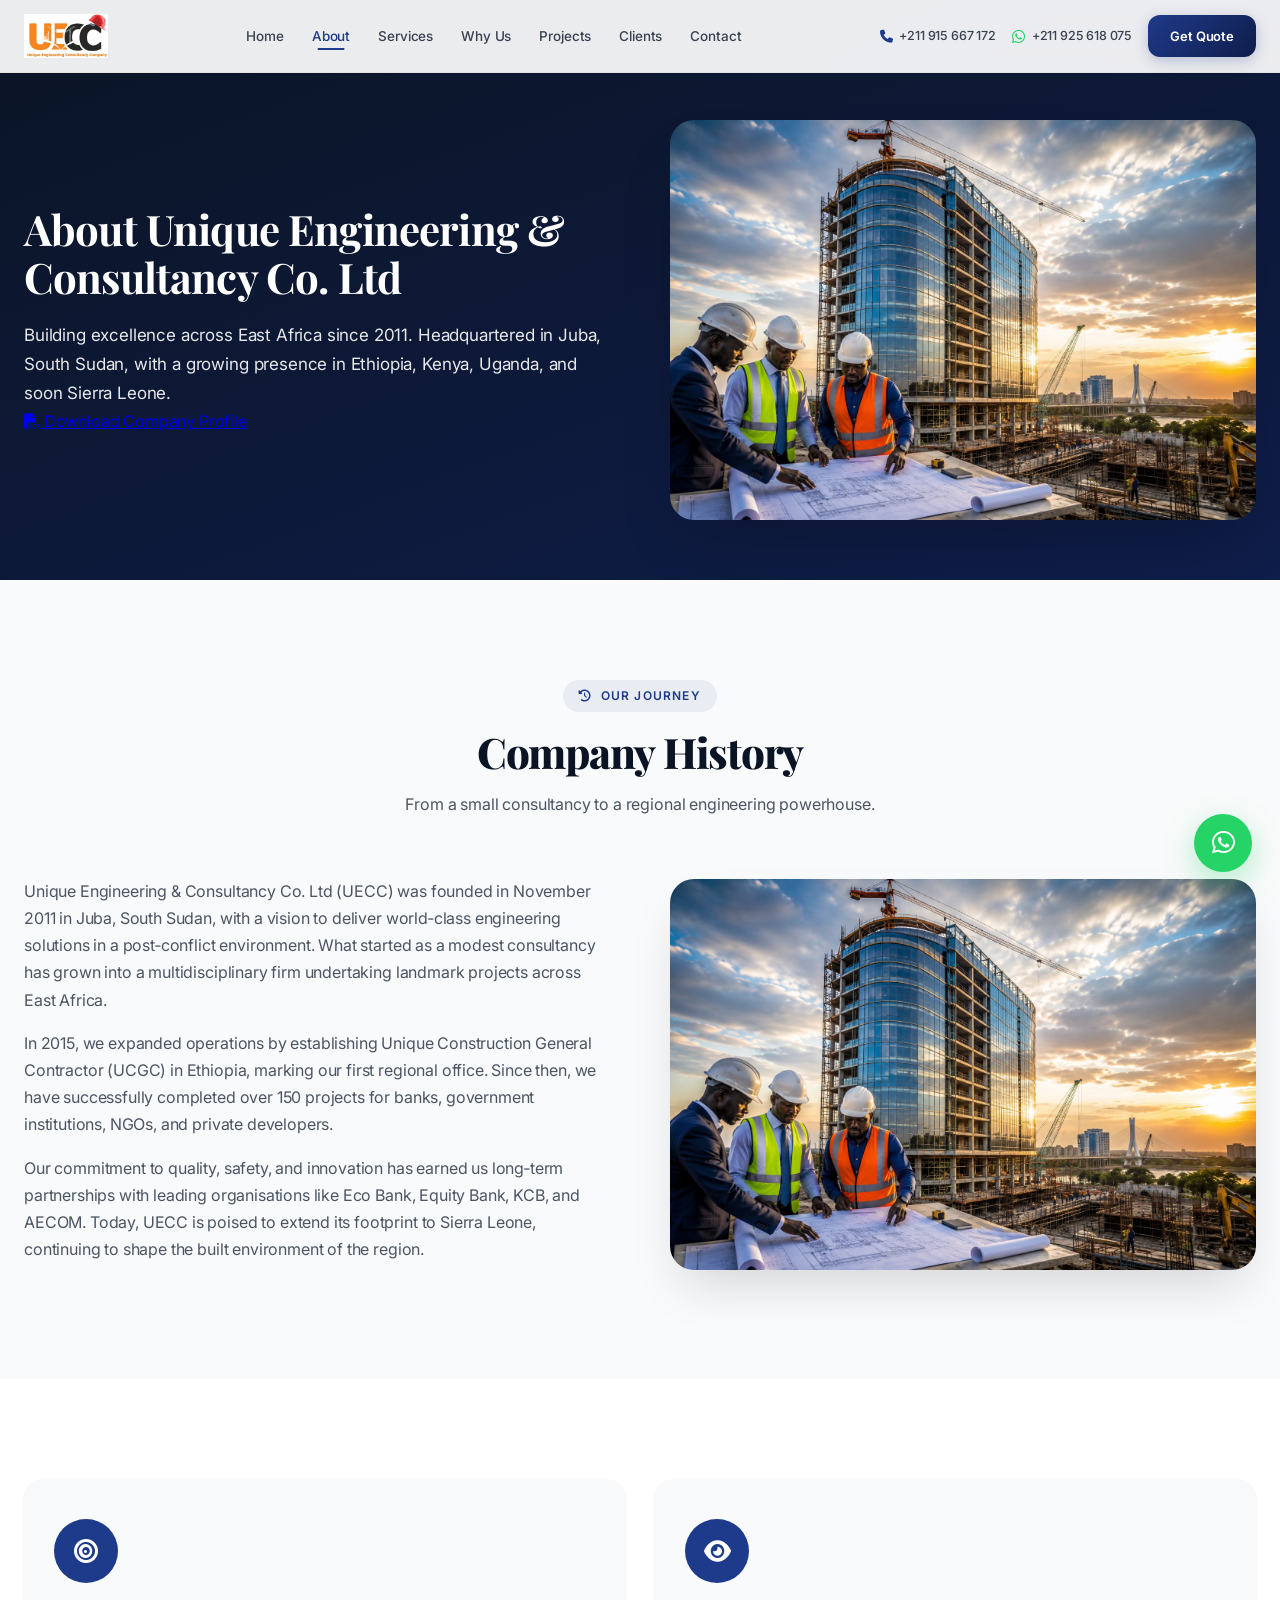
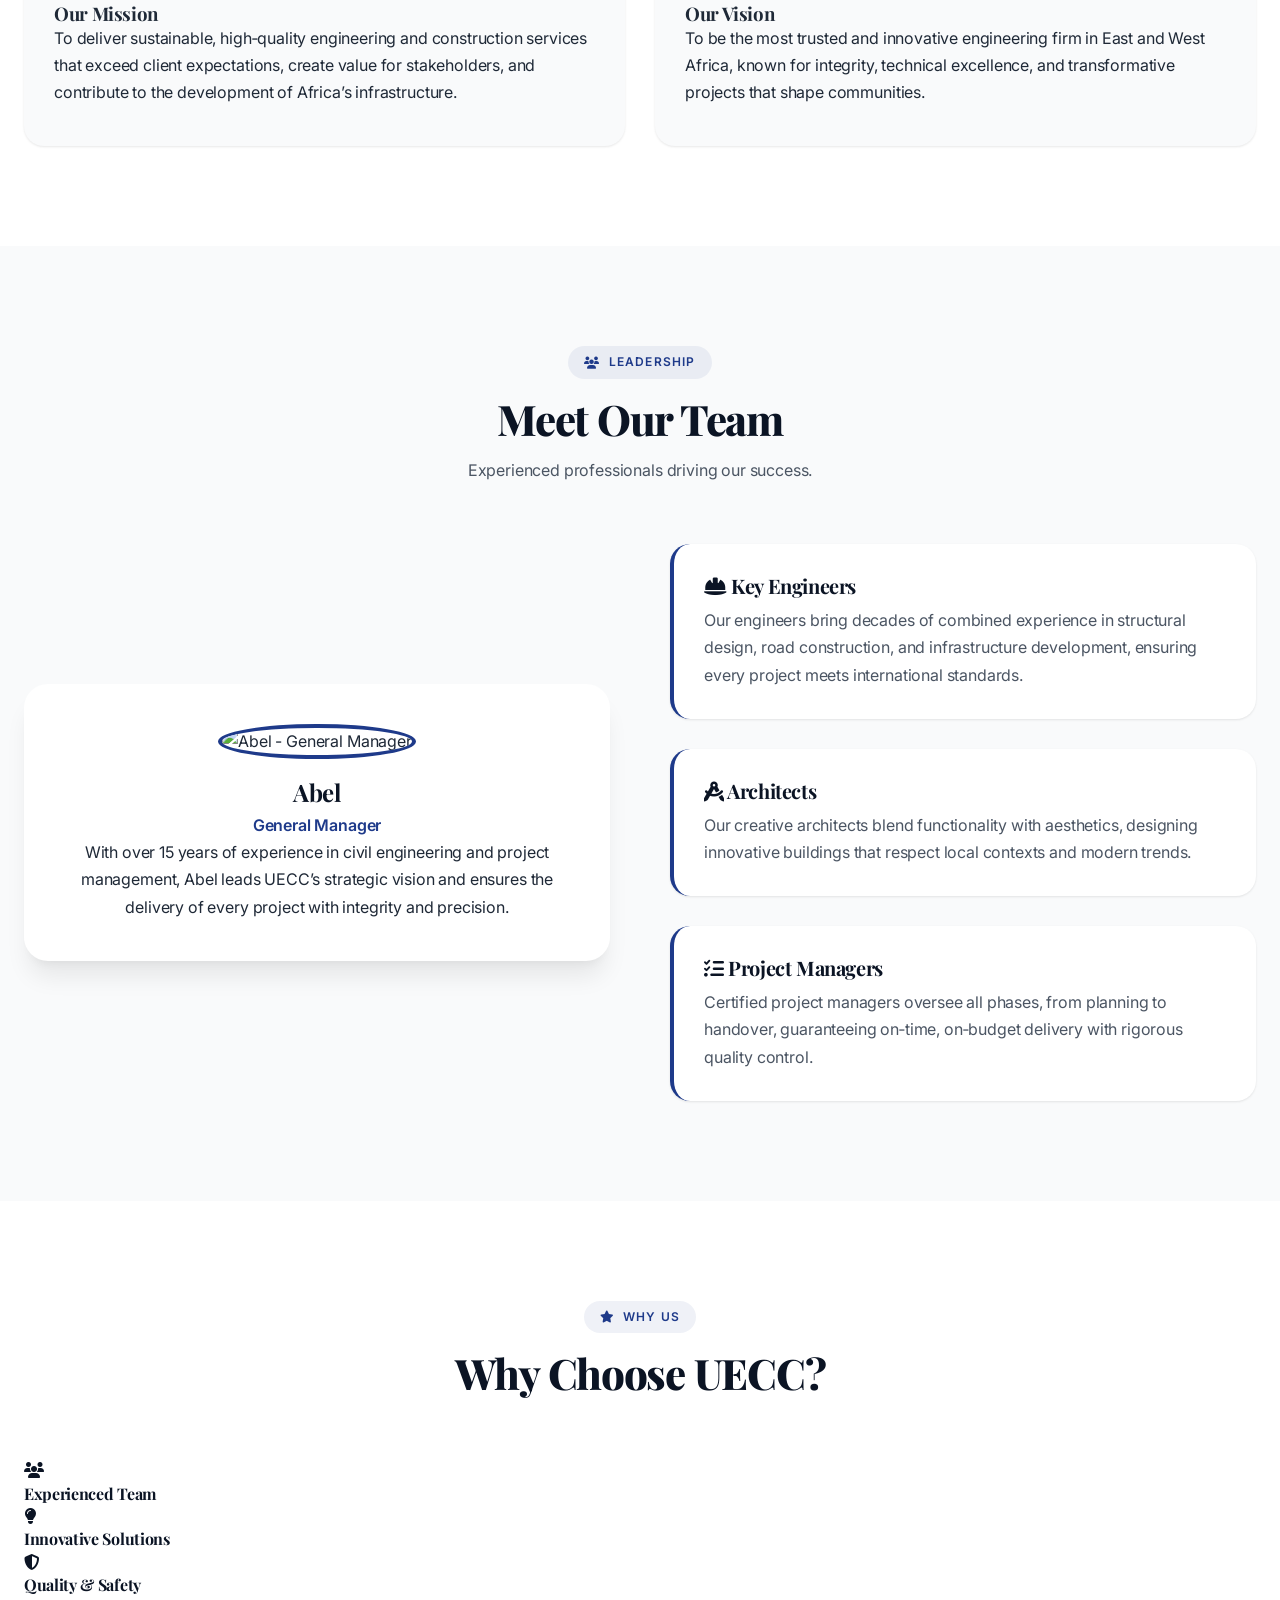
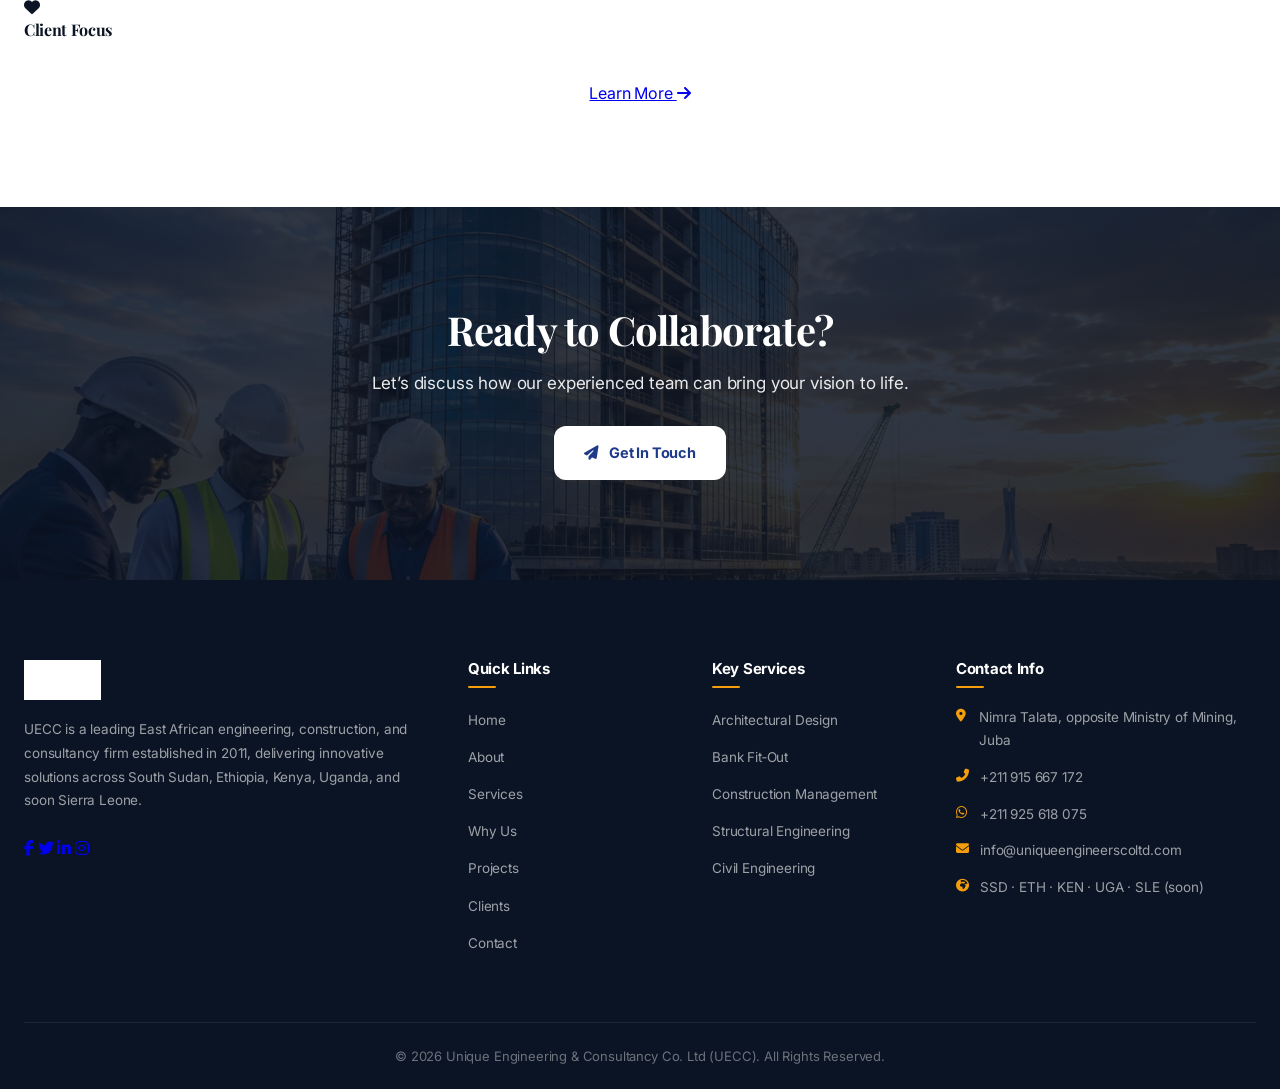
==== about.html @ 29db38e5 "Create about.html" ====
<!DOCTYPE html>
<html lang="en">
<head>
    <meta charset="UTF-8">
    <meta name="viewport" content="width=device-width, initial-scale=1.0">
    <title>About Us — Unique Engineering & Consultancy Co. Ltd</title>
    <link rel="preconnect" href="https://fonts.googleapis.com">
    <link rel="preconnect" href="https://fonts.gstatic.com" crossorigin>
    <link href="https://fonts.googleapis.com/css2?family=Inter:wght@300;400;500;600;700;800;900&family=Playfair+Display:ital,wght@0,400;0,500;0,600;0,700;0,800;0,900;1,400;1,500;1,600;1,700&display=swap" rel="stylesheet">
    <link rel="stylesheet" href="https://cdnjs.cloudflare.com/ajax/libs/font-awesome/6.5.1/css/all.min.css">
    <link rel="stylesheet" href="style.css">
</head>
<body>

    <!-- Navigation (active class on About) -->
    <nav class="navbar" id="navbar">
        <div class="nav-container">
            <a href="index.html" class="nav-logo">
                <img src="assets/uniquelogo.jpeg" alt="UECC Logo" class="logo-img">
            </a>
            <ul class="nav-links">
                <li><a href="index.html">Home</a></li>
                <li><a href="about.html" class="active">About</a></li>
                <li><a href="services.html">Services</a></li>
                <li><a href="whyus.html">Why Us</a></li>
                <li><a href="projects.html">Projects</a></li>
                <li><a href="clients.html">Clients</a></li>
                <li><a href="contact.html">Contact</a></li>
            </ul>
            <div class="nav-contact">
                <a href="tel:+211915667172" class="nav-phone"><i class="fas fa-phone"></i><span>+211 915 667 172</span></a>
                <a href="https://wa.me/211925618075" class="nav-whatsapp" target="_blank"><i class="fab fa-whatsapp"></i><span>+211 925 618 075</span></a>
                <a href="contact.html" class="btn-quote">Get Quote</a>
            </div>
            <button class="mobile-toggle" onclick="openMobileMenu()"><i class="fas fa-bars"></i></button>
        </div>
    </nav>

    <!-- Mobile Menu (same as index) -->
    <div class="mobile-menu-overlay" id="mobileOverlay" onclick="closeMobileMenu()"></div>
    <div class="mobile-menu" id="mobileMenu">
        <!-- same mobile menu links as index.html -->
    </div>

    <!-- About Hero (half background image) -->
    <section class="about-hero">
        <div class="about-hero-grid">
            <div class="about-hero-content reveal">
                <h1>About Unique Engineering & Consultancy Co. Ltd</h1>
                <p>Building excellence across East Africa since 2011. Headquartered in Juba, South Sudan, with a growing presence in Ethiopia, Kenya, Uganda, and soon Sierra Leone.</p>
                <a href="assets/company-profile.pdf" download class="btn-download-profile" style="margin-top:24px;"><i class="fas fa-file-pdf"></i> Download Company Profile</a>
            </div>
            <div class="about-hero-image reveal reveal-delay-2">
                <img src="assets/unique10.jpeg" alt="UECC Team">
            </div>
        </div>
    </section>

    <!-- History Section -->
    <section class="history-section">
        <div class="container">
            <div class="section-header reveal">
                <span class="section-badge"><i class="fas fa-history"></i> Our Journey</span>
                <h2 class="section-title">Company History</h2>
                <p class="section-subtitle">From a small consultancy to a regional engineering powerhouse.</p>
            </div>
            <div class="history-grid reveal">
                <div class="history-text">
                    <p>Unique Engineering & Consultancy Co. Ltd (UECC) was founded in November 2011 in Juba, South Sudan, with a vision to deliver world‑class engineering solutions in a post‑conflict environment. What started as a modest consultancy has grown into a multidisciplinary firm undertaking landmark projects across East Africa.</p>
                    <p>In 2015, we expanded operations by establishing Unique Construction General Contractor (UCGC) in Ethiopia, marking our first regional office. Since then, we have successfully completed over 150 projects for banks, government institutions, NGOs, and private developers.</p>
                    <p>Our commitment to quality, safety, and innovation has earned us long‑term partnerships with leading organisations like Eco Bank, Equity Bank, KCB, and AECOM. Today, UECC is poised to extend its footprint to Sierra Leone, continuing to shape the built environment of the region.</p>
                </div>
                <div class="history-image reveal reveal-delay-2">
                    <img src="assets/unique10.jpeg" alt="UECC History" style="width:100%; border-radius:var(--radius-xl); box-shadow:var(--shadow-xl);">
                </div>
            </div>
        </div>
    </section>

    <!-- Mission & Vision -->
    <section class="mission-vision">
        <div class="container">
            <div class="mv-grid">
                <div class="mv-card reveal reveal-delay-1">
                    <div class="mv-icon"><i class="fas fa-bullseye"></i></div>
                    <h3>Our Mission</h3>
                    <p>To deliver sustainable, high‑quality engineering and construction services that exceed client expectations, create value for stakeholders, and contribute to the development of Africa’s infrastructure.</p>
                </div>
                <div class="mv-card reveal reveal-delay-2">
                    <div class="mv-icon"><i class="fas fa-eye"></i></div>
                    <h3>Our Vision</h3>
                    <p>To be the most trusted and innovative engineering firm in East and West Africa, known for integrity, technical excellence, and transformative projects that shape communities.</p>
                </div>
            </div>
        </div>
    </section>

    <!-- Team Section -->
    <section class="team-section">
        <div class="container">
            <div class="section-header reveal">
                <span class="section-badge"><i class="fas fa-users"></i> Leadership</span>
                <h2 class="section-title">Meet Our Team</h2>
                <p class="section-subtitle">Experienced professionals driving our success.</p>
            </div>
            <div class="team-grid">
                <div class="team-member-card reveal reveal-delay-1">
                    <img src="assets/abel.jpg" alt="Abel - General Manager">
                    <h3>Abel</h3>
                    <div class="role">General Manager</div>
                    <p>With over 15 years of experience in civil engineering and project management, Abel leads UECC’s strategic vision and ensures the delivery of every project with integrity and precision.</p>
                </div>
                <div class="expertise-list reveal reveal-delay-2">
                    <div class="expertise-item">
                        <h4><i class="fas fa-hard-hat"></i> Key Engineers</h4>
                        <p>Our engineers bring decades of combined experience in structural design, road construction, and infrastructure development, ensuring every project meets international standards.</p>
                    </div>
                    <div class="expertise-item">
                        <h4><i class="fas fa-drafting-compass"></i> Architects</h4>
                        <p>Our creative architects blend functionality with aesthetics, designing innovative buildings that respect local contexts and modern trends.</p>
                    </div>
                    <div class="expertise-item">
                        <h4><i class="fas fa-tasks"></i> Project Managers</h4>
                        <p>Certified project managers oversee all phases, from planning to handover, guaranteeing on‑time, on‑budget delivery with rigorous quality control.</p>
                    </div>
                </div>
            </div>
        </div>
    </section>

    <!-- Why Us (condensed) -->
    <section class="why-us" id="why-us" style="background:white; color:var(--navy);">
        <div class="container">
            <div class="section-header reveal">
                <span class="section-badge"><i class="fas fa-star"></i> Why Us</span>
                <h2 class="section-title">Why Choose UECC?</h2>
            </div>
            <div class="why-grid">
                <div class="why-card reveal reveal-delay-1"><div class="why-icon"><i class="fas fa-users"></i></div><h4>Experienced Team</h4></div>
                <div class="why-card reveal reveal-delay-2"><div class="why-icon"><i class="fas fa-lightbulb"></i></div><h4>Innovative Solutions</h4></div>
                <div class="why-card reveal reveal-delay-3"><div class="why-icon"><i class="fas fa-shield-alt"></i></div><h4>Quality & Safety</h4></div>
                <div class="why-card reveal reveal-delay-4"><div class="why-icon"><i class="fas fa-heart"></i></div><h4>Client Focus</h4></div>
            </div>
            <div style="text-align:center; margin-top:40px;">
                <a href="whyus.html" class="btn-outline">Learn More <i class="fas fa-arrow-right"></i></a>
            </div>
        </div>
    </section>

    <!-- Call to Action with background image -->
    <section class="cta-about">
        <div class="container reveal">
            <h2>Ready to Collaborate?</h2>
            <p>Let’s discuss how our experienced team can bring your vision to life.</p>
            <a href="contact.html" class="btn-white"><i class="fas fa-paper-plane"></i> Get In Touch</a>
        </div>
    </section>

    <!-- Footer (same as index) -->
    <footer>
        <div class="container">
            <div class="footer-grid">
                <div class="footer-brand">
                    <a href="index.html" class="nav-logo"><img src="assets/uniquelogo.jpeg" alt="UECC Logo" class="logo-img"></a>
                    <p>UECC is a leading East African engineering, construction, and consultancy firm established in 2011, delivering innovative solutions across South Sudan, Ethiopia, Kenya, Uganda, and soon Sierra Leone.</p>
                    <div class="contact-social" style="margin-top:22px;">
                        <a href="#" class="social-link"><i class="fab fa-facebook-f"></i></a>
                        <a href="#" class="social-link"><i class="fab fa-twitter"></i></a>
                        <a href="#" class="social-link"><i class="fab fa-linkedin-in"></i></a>
                        <a href="#" class="social-link"><i class="fab fa-instagram"></i></a>
                    </div>
                </div>
                <div class="footer-col">
                    <h4>Quick Links</h4>
                    <ul class="footer-links">
                        <li><a href="index.html">Home</a></li>
                        <li><a href="about.html">About</a></li>
                        <li><a href="services.html">Services</a></li>
                        <li><a href="whyus.html">Why Us</a></li>
                        <li><a href="projects.html">Projects</a></li>
                        <li><a href="clients.html">Clients</a></li>
                        <li><a href="contact.html">Contact</a></li>
                    </ul>
                </div>
                <div class="footer-col">
                    <h4>Key Services</h4>
                    <ul class="footer-links">
                        <li><a href="services.html">Architectural Design</a></li>
                        <li><a href="services.html">Bank Fit‑Out</a></li>
                        <li><a href="services.html">Construction Management</a></li>
                        <li><a href="services.html">Structural Engineering</a></li>
                        <li><a href="services.html">Civil Engineering</a></li>
                    </ul>
                </div>
                <div class="footer-col">
                    <h4>Contact Info</h4>
                    <div class="footer-contact-item"><i class="fas fa-map-marker-alt"></i><span>Nimra Talata, opposite Ministry of Mining, Juba</span></div>
                    <div class="footer-contact-item"><i class="fas fa-phone-alt"></i><a href="tel:+211915667172">+211 915 667 172</a></div>
                    <div class="footer-contact-item"><i class="fab fa-whatsapp"></i><a href="https://wa.me/211925618075">+211 925 618 075</a></div>
                    <div class="footer-contact-item"><i class="fas fa-envelope"></i><a href="mailto:info@uniqueengineerscoltd.com">info@uniqueengineerscoltd.com</a></div>
                    <div class="footer-contact-item"><i class="fas fa-globe-africa"></i><span>SSD · ETH · KEN · UGA · SLE (soon)</span></div>
                </div>
            </div>
            <div class="footer-bottom"><p>&copy; 2026 Unique Engineering & Consultancy Co. Ltd (UECC). All Rights Reserved.</p></div>
        </div>
    </footer>

    <div class="whatsapp-float"><a href="https://wa.me/211925618075" target="_blank"><i class="fab fa-whatsapp"></i></a></div>
    <button class="back-to-top" id="backToTop" onclick="scrollToTop()"><i class="fas fa-arrow-up"></i></button>
    <script src="script.js"></script>
</body>
</html>
---- style.css ----
/* ===== UECC Global Styles ===== */
:root {
    --primary: #1e3a8a;
    --primary-dark: #0f1d4a;
    --primary-light: #3b82f6;
    --navy: #0b1424;
    --navy-light: #111d33;
    --accent: #f59e0b;
    --accent-dark: #d97706;
    --accent-light: #fbbf24;
    --white: #ffffff;
    --gray-50: #f9fafb;
    --gray-100: #f3f4f6;
    --gray-200: #e5e7eb;
    --gray-300: #d1d5db;
    --gray-400: #9ca3af;
    --gray-500: #6b7280;
    --gray-600: #4b5563;
    --gray-700: #374151;
    --gray-800: #1f2937;
    --gray-900: #111827;
    --shadow-xs: 0 1px 2px rgba(0, 0, 0, 0.04);
    --shadow-sm: 0 1px 3px rgba(0, 0, 0, 0.06), 0 1px 2px rgba(0, 0, 0, 0.04);
    --shadow: 0 4px 6px -1px rgba(0, 0, 0, 0.07), 0 2px 4px -2px rgba(0, 0, 0, 0.05);
    --shadow-md: 0 10px 15px -3px rgba(0, 0, 0, 0.08), 0 4px 6px -4px rgba(0, 0, 0, 0.05);
    --shadow-lg: 0 20px 25px -5px rgba(0, 0, 0, 0.08), 0 8px 10px -6px rgba(0, 0, 0, 0.05);
    --shadow-xl: 0 25px 50px -12px rgba(0, 0, 0, 0.15);
    --shadow-2xl: 0 32px 64px -16px rgba(0, 0, 0, 0.2);
    --radius-sm: 8px;
    --radius: 12px;
    --radius-md: 16px;
    --radius-lg: 20px;
    --radius-xl: 24px;
    --radius-2xl: 32px;
    --transition: 0.3s cubic-bezier(0.4, 0, 0.2, 1);
    --transition-slow: 0.5s cubic-bezier(0.4, 0, 0.2, 1);
}

* {
    margin: 0;
    padding: 0;
    box-sizing: border-box;
}

html {
    scroll-behavior: smooth;
    scroll-padding-top: 90px;
    -webkit-font-smoothing: antialiased;
    -moz-osx-font-smoothing: grayscale;
}

body {
    font-family: 'Inter', -apple-system, BlinkMacSystemFont, sans-serif;
    color: var(--gray-800);
    line-height: 1.7;
    overflow-x: hidden;
    background: var(--white);
    font-weight: 400;
    letter-spacing: -0.01em;
}

h1, h2, h3, h4, h5, h6 {
    font-family: 'Playfair Display', 'Times New Roman', serif;
    line-height: 1.15;
    letter-spacing: -0.02em;
}

::-webkit-scrollbar { width: 8px; }
::-webkit-scrollbar-track { background: var(--gray-100); border-radius: 4px; }
::-webkit-scrollbar-thumb { background: var(--primary); border-radius: 4px; }
::-webkit-scrollbar-thumb:hover { background: var(--primary-dark); }

/* ===== NAVIGATION ===== */
.navbar {
    position: fixed; top: 0; left: 0; right: 0; z-index: 1000;
    background: rgba(255, 255, 255, 0.92);
    backdrop-filter: blur(24px);
    -webkit-backdrop-filter: blur(24px);
    border-bottom: 1px solid rgba(0, 0, 0, 0.04);
    transition: all var(--transition);
    padding: 14px 0;
}
.navbar.scrolled {
    background: rgba(255, 255, 255, 0.97);
    box-shadow: var(--shadow-md);
    padding: 10px 0;
}
.nav-container {
    max-width: 1400px;
    margin: 0 auto;
    padding: 0 24px;
    display: flex;
    align-items: center;
    justify-content: space-between;
}
.nav-logo {
    display: flex;
    align-items: center;
    text-decoration: none;
    flex-shrink: 0;
}
.logo-img {
    height: 44px;
    width: auto;
    display: block;
    transition: transform 0.3s cubic-bezier(0.4, 0, 0.2, 1);
}
.nav-logo:hover .logo-img {
    transform: scale(1.05);
}
.nav-links {
    display: flex;
    align-items: center;
    gap: 28px;
    list-style: none;
}
.nav-links a {
    text-decoration: none;
    color: var(--gray-700);
    font-weight: 500;
    font-size: 13.5px;
    transition: color var(--transition);
    position: relative;
    letter-spacing: -0.01em;
}
.nav-links a::after {
    content: '';
    position: absolute;
    bottom: -6px;
    left: 50%;
    width: 0;
    height: 2px;
    background: var(--primary);
    transition: all var(--transition);
    transform: translateX(-50%);
    border-radius: 2px;
}
.nav-links a:hover,
.nav-links a.active {
    color: var(--primary);
}
.nav-links a:hover::after,
.nav-links a.active::after {
    width: 70%;
}
.nav-contact {
    display: flex;
    align-items: center;
    gap: 16px;
    flex-shrink: 0;
}
.nav-phone, .nav-whatsapp {
    display: flex;
    align-items: center;
    gap: 7px;
    text-decoration: none;
    color: var(--gray-700);
    font-size: 12.5px;
    font-weight: 500;
    transition: color var(--transition);
    white-space: nowrap;
}
.nav-phone:hover { color: var(--primary); }
.nav-phone i { color: var(--primary); font-size: 13px; }
.nav-whatsapp:hover { color: #25d366; }
.nav-whatsapp i { color: #25d366; font-size: 15px; }

.btn-quote {
    padding: 10px 22px;
    background: linear-gradient(135deg, var(--primary), var(--primary-dark));
    color: white;
    border: none;
    border-radius: var(--radius);
    font-weight: 600;
    font-size: 13px;
    cursor: pointer;
    transition: all var(--transition);
    text-decoration: none;
    box-shadow: 0 4px 14px rgba(30, 58, 138, 0.25);
    white-space: nowrap;
    letter-spacing: -0.01em;
}
.btn-quote:hover {
    transform: translateY(-2px);
    box-shadow: 0 8px 24px rgba(30, 58, 138, 0.35);
}

.mobile-toggle {
    display: none;
    background: none;
    border: none;
    font-size: 22px;
    color: var(--navy);
    cursor: pointer;
    padding: 6px;
    border-radius: var(--radius-sm);
    transition: background var(--transition);
}
.mobile-toggle:hover { background: var(--gray-100); }

/* ===== MOBILE MENU ===== */
.mobile-menu {
    position: fixed;
    top: 0;
    right: -100%;
    width: 300px;
    height: 100vh;
    background: white;
    z-index: 10001;
    padding: 70px 26px 26px;
    transition: right 0.4s cubic-bezier(0.4, 0, 0.2, 1);
    box-shadow: var(--shadow-2xl);
}
.mobile-menu.active { right: 0; }
.mobile-menu-close {
    position: absolute;
    top: 18px;
    right: 18px;
    width: 38px;
    height: 38px;
    background: var(--gray-100);
    border: none;
    border-radius: var(--radius-sm);
    font-size: 18px;
    cursor: pointer;
    transition: background var(--transition);
}
.mobile-menu-close:hover { background: var(--gray-200); }
.mobile-menu-links { list-style: none; }
.mobile-menu-links li { margin-bottom: 4px; }
.mobile-menu-links a {
    display: block;
    padding: 13px 0;
    color: var(--gray-700);
    text-decoration: none;
    font-weight: 500;
    font-size: 15px;
    border-bottom: 1px solid var(--gray-100);
    letter-spacing: -0.01em;
    transition: color var(--transition);
}
.mobile-menu-links a:hover { color: var(--primary); }
.mobile-menu-overlay {
    position: fixed;
    inset: 0;
    background: rgba(0, 0, 0, 0.5);
    z-index: 10000;
    opacity: 0;
    visibility: hidden;
    transition: all var(--transition);
}
.mobile-menu-overlay.active {
    opacity: 1;
    visibility: visible;
}

/* ===== HERO SECTION ===== */
.hero {
    position: relative;
    min-height: 100vh;
    display: flex;
    align-items: center;
    overflow: hidden;
    padding-top: 80px;
    padding-bottom: 130px;
}
.hero-bg {
    position: absolute;
    inset: 0;
    background: url('../assets/unique10.jpeg') center/cover no-repeat;
    z-index: 0;
}
.hero-overlay {
    position: absolute;
    inset: 0;
    background: linear-gradient(160deg, rgba(11,20,36,0.88) 0%, rgba(30,58,138,0.65) 45%, rgba(11,20,36,0.82) 100%);
    z-index: 1;
}
.hero-pattern {
    position: absolute;
    inset: 0;
    z-index: 2;
    opacity: 0.04;
    background-image: radial-gradient(circle at 1.5px 1.5px, white 1px, transparent 0);
    background-size: 36px 36px;
}
.hero-content {
    position: relative;
    z-index: 3;
    max-width: 1400px;
    margin: 0 auto;
    padding: 40px 40px 20px;
    width: 100%;
}
.hero-badge {
    display: inline-flex;
    align-items: center;
    gap: 10px;
    background: rgba(255,255,255,0.08);
    backdrop-filter: blur(12px);
    border: 1px solid rgba(255,255,255,0.15);
    padding: 8px 20px;
    border-radius: 50px;
    color: white;
    font-size: 12.5px;
    font-weight: 500;
    margin-bottom: 28px;
    opacity: 0;
    transform: translateY(20px);
    animation: fadeInUp 0.7s 0.2s forwards;
    letter-spacing: -0.01em;
}
.hero-badge i { color: var(--accent); font-size: 13px; }
.hero h1 {
    font-size: clamp(34px, 4.5vw, 60px);
    color: white;
    font-weight: 800;
    max-width: 780px;
    margin-bottom: 22px;
    opacity: 0;
    transform: translateY(28px);
    animation: fadeInUp 0.7s 0.4s forwards;
    letter-spacing: -0.03em;
}
.hero h1 span {
    background: linear-gradient(135deg, var(--accent-light), var(--accent), #f97316);
    -webkit-background-clip: text;
    -webkit-text-fill-color: transparent;
    background-clip: text;
}
.hero-subtitle {
    font-size: 17px;
    color: rgba(255,255,255,0.82);
    max-width: 620px;
    margin-bottom: 38px;
    line-height: 1.75;
    opacity: 0;
    transform: translateY(28px);
    animation: fadeInUp 0.7s 0.55s forwards;
    font-weight: 400;
    letter-spacing: -0.01em;
}
.hero-buttons {
    display: flex;
    gap: 14px;
    flex-wrap: wrap;
    margin-bottom: 44px;
    opacity: 0;
    transform: translateY(28px);
    animation: fadeInUp 0.7s 0.7s forwards;
}
.btn-primary {
    display: inline-flex;
    align-items: center;
    gap: 10px;
    padding: 15px 30px;
    background: linear-gradient(135deg, var(--accent), #ea580c);
    color: #1a1a1a;
    border: none;
    border-radius: var(--radius);
    font-weight: 700;
    font-size: 14.5px;
    cursor: pointer;
    text-decoration: none;
    transition: all var(--transition);
    box-shadow: 0 10px 28px rgba(245,158,11,0.3);
    letter-spacing: -0.01em;
}
.btn-primary:hover { transform: translateY(-3px); box-shadow: 0 16px 36px rgba(245,158,11,0.4); }
.btn-secondary {
    display: inline-flex;
    align-items: center;
    gap: 10px;
    padding: 15px 30px;
    background: rgba(255,255,255,0.06);
    backdrop-filter: blur(10px);
    border: 2px solid rgba(255,255,255,0.25);
    color: white;
    border-radius: var(--radius);
    font-weight: 600;
    font-size: 14.5px;
    cursor: pointer;
    text-decoration: none;
    transition: all var(--transition);
    letter-spacing: -0.01em;
}
.btn-secondary:hover { background: rgba(255,255,255,0.14); transform: translateY(-3px); border-color: rgba(255,255,255,0.4); }
.hero-trust {
    display: flex;
    gap: 26px;
    flex-wrap: wrap;
    margin-bottom: 70px;
    opacity: 0;
    transform: translateY(28px);
    animation: fadeInUp 0.7s 0.85s forwards;
}
.trust-item {
    display: flex;
    align-items: center;
    gap: 8px;
    color: rgba(255,255,255,0.88);
    font-size: 13px;
    font-weight: 500;
    letter-spacing: -0.01em;
}
.trust-item i { color: var(--accent); font-size: 15px; }
.hero-stats {
    position: absolute;
    bottom: 0;
    left: 0;
    right: 0;
    z-index: 4;
    background: rgba(255,255,255,0.07);
    backdrop-filter: blur(20px);
    -webkit-backdrop-filter: blur(20px);
    border-top: 1px solid rgba(255,255,255,0.12);
}
.hero-stats-inner {
    max-width: 1400px;
    margin: 0 auto;
    padding: 26px 40px;
    display: grid;
    grid-template-columns: repeat(4, 1fr);
    gap: 24px;
}
.stat-item { text-align: center; color: white; }
.stat-number {
    font-size: 34px;
    font-weight: 800;
    font-family: 'Playfair Display', serif;
    display: block;
    line-height: 1;
    letter-spacing: -0.02em;
}
.stat-label {
    font-size: 11.5px;
    opacity: 0.75;
    text-transform: uppercase;
    letter-spacing: 1.2px;
    margin-top: 5px;
    font-weight: 500;
}

@keyframes fadeInUp {
    to { opacity: 1; transform: translateY(0); }
}

/* ===== CLIENT LOGOS SCROLL ===== */
.client-logos {
    padding: 60px 0;
    background: white;
    overflow: hidden;
}
.logo-scroll-container {
    width: 100%;
    overflow: hidden;
    mask-image: linear-gradient(to right, transparent 0%, black 15%, black 85%, transparent 100%);
    -webkit-mask-image: linear-gradient(to right, transparent 0%, black 15%, black 85%, transparent 100%);
}
.logo-track {
    display: flex;
    width: max-content;
    animation: scrollLogos 30s linear infinite;
}
.logo-set {
    display: flex;
    gap: 48px;
    align-items: center;
    padding: 10px 0;
}
.logo-set img {
    height: 70px;
    width: auto;
    object-fit: contain;
    filter: grayscale(30%);
    opacity: 0.85;
    transition: all 0.3s ease;
    flex-shrink: 0;
}
.logo-set img:hover { filter: grayscale(0%); opacity: 1; }

@keyframes scrollLogos {
    0% { transform: translateX(0); }
    100% { transform: translateX(-50%); }
}

/* ===== SECTIONS COMMON ===== */
section { padding: 100px 0; }
.container { max-width: 1400px; margin: 0 auto; padding: 0 24px; }
.section-header { text-align: center; margin-bottom: 60px; }
.section-badge {
    display: inline-flex;
    align-items: center;
    gap: 8px;
    background: rgba(30,58,138,0.07);
    color: var(--primary);
    padding: 6px 16px;
    border-radius: 50px;
    font-size: 12px;
    font-weight: 600;
    text-transform: uppercase;
    letter-spacing: 1.2px;
    margin-bottom: 16px;
}
.section-title {
    font-size: clamp(28px, 3.5vw, 42px);
    color: var(--navy);
    margin-bottom: 14px;
    font-weight: 800;
    letter-spacing: -0.03em;
}
.section-subtitle {
    font-size: 16px;
    color: var(--gray-600);
    max-width: 580px;
    margin: 0 auto;
    font-weight: 400;
    letter-spacing: -0.01em;
}

/* ===== ABOUT PAGE SPECIFIC ===== */
.about-hero {
    position: relative;
    padding: 120px 0 60px;
    background: linear-gradient(160deg, var(--navy) 0%, var(--primary-dark) 100%);
    color: white;
    overflow: hidden;
}
.about-hero-grid {
    display: grid;
    grid-template-columns: 1fr 1fr;
    gap: 60px;
    align-items: center;
    max-width: 1400px;
    margin: 0 auto;
    padding: 0 24px;
}
.about-hero-image {
    position: relative;
    border-radius: var(--radius-xl);
    overflow: hidden;
    box-shadow: var(--shadow-2xl);
}
.about-hero-image img {
    width: 100%;
    height: 400px;
    object-fit: cover;
    display: block;
}
.about-hero-content h1 {
    font-size: 42px;
    margin-bottom: 20px;
}
.about-hero-content p {
    font-size: 17px;
    opacity: 0.9;
    line-height: 1.7;
}
.history-section {
    padding: 100px 0;
    background: var(--gray-50);
}
.history-grid {
    display: grid;
    grid-template-columns: 1fr 1fr;
    gap: 60px;
    align-items: center;
}
.history-text h2 {
    font-size: 34px;
    color: var(--navy);
    margin-bottom: 20px;
}
.history-text p {
    color: var(--gray-600);
    margin-bottom: 16px;
}
.mission-vision {
    padding: 100px 0;
    background: white;
}
.mv-grid {
    display: grid;
    grid-template-columns: repeat(2, 1fr);
    gap: 30px;
}
.mv-card {
    background: var(--gray-50);
    padding: 40px 30px;
    border-radius: var(--radius-lg);
    box-shadow: var(--shadow-sm);
    transition: all var(--transition);
}
.mv-card:hover { transform: translateY(-5px); box-shadow: var(--shadow-lg); }
.mv-icon {
    width: 64px;
    height: 64px;
    background: var(--primary);
    border-radius: 50%;
    display: flex;
    align-items: center;
    justify-content: center;
    margin-bottom: 20px;
    color: white;
    font-size: 24px;
}
.team-section {
    padding: 100px 0;
    background: var(--gray-50);
}
.team-grid {
    display: grid;
    grid-template-columns: 1fr 1fr;
    gap: 60px;
    align-items: center;
}
.team-member-card {
    background: white;
    border-radius: var(--radius-xl);
    overflow: hidden;
    box-shadow: var(--shadow-lg);
    text-align: center;
    padding: 40px;
}
.team-member-card img {
    width: 180px;
    height: 180px;
    border-radius: 50%;
    object-fit: cover;
    margin-bottom: 20px;
    border: 4px solid var(--primary);
}
.team-member-card h3 {
    font-size: 24px;
    color: var(--navy);
    margin-bottom: 5px;
}
.team-member-card .role {
    color: var(--primary);
    font-weight: 600;
}
.expertise-list {
    display: flex;
    flex-direction: column;
    gap: 30px;
}
.expertise-item {
    background: white;
    padding: 30px;
    border-radius: var(--radius-lg);
    box-shadow: var(--shadow-sm);
    border-left: 4px solid var(--primary);
}
.expertise-item h4 {
    font-size: 20px;
    margin-bottom: 10px;
    color: var(--navy);
}
.expertise-item p {
    color: var(--gray-600);
}

/* CTA with background image */
.cta-about {
    background: linear-gradient(0deg, rgba(11,20,36,0.85), rgba(11,20,36,0.85)), url('../assets/unique10.jpeg') center/cover no-repeat;
    padding: 100px 0;
    text-align: center;
    color: white;
}
.cta-about h2 {
    font-size: clamp(26px, 3.5vw, 40px);
    margin-bottom: 16px;
}
.cta-about p {
    font-size: 17px;
    opacity: 0.9;
    max-width: 600px;
    margin: 0 auto 28px;
}
.btn-white {
    display: inline-flex;
    align-items: center;
    gap: 10px;
    padding: 15px 30px;
    background: white;
    color: var(--primary);
    border: none;
    border-radius: var(--radius);
    font-weight: 700;
    font-size: 14.5px;
    text-decoration: none;
    transition: all var(--transition);
}
.btn-white:hover { transform: translateY(-3px); box-shadow: 0 12px 30px rgba(0,0,0,0.18); }

/* ===== FOOTER ===== */
footer {
    background: var(--navy);
    color: white;
    padding: 80px 0 0;
}
.footer-grid {
    display: grid;
    grid-template-columns: 2fr 1fr 1fr 1.5fr;
    gap: 44px;
    padding-bottom: 56px;
    border-bottom: 1px solid rgba(255,255,255,0.08);
}
.footer-brand .logo-img { height: 40px; filter: brightness(0) invert(1); }
.footer-brand p {
    color: rgba(255,255,255,0.6);
    margin-top: 18px;
    font-size: 13.5px;
    line-height: 1.75;
}
.footer-col h4 {
    font-size: 15px;
    font-weight: 700;
    font-family: 'Inter', sans-serif;
    margin-bottom: 18px;
    position: relative;
    padding-bottom: 10px;
}
.footer-col h4::after {
    content: '';
    position: absolute;
    bottom: 0;
    left: 0;
    width: 28px;
    height: 2px;
    background: var(--accent);
    border-radius: 2px;
}
.footer-links { list-style: none; }
.footer-links li { margin-bottom: 10px; }
.footer-links a {
    color: rgba(255,255,255,0.6);
    text-decoration: none;
    font-size: 13.5px;
    transition: all var(--transition);
    display: inline-flex;
    align-items: center;
    gap: 7px;
}
.footer-links a:hover { color: var(--accent-light); padding-left: 4px; }
.footer-contact-item {
    display: flex;
    gap: 10px;
    margin-bottom: 14px;
    color: rgba(255,255,255,0.6);
    font-size: 13.5px;
}
.footer-contact-item i { color: var(--accent); margin-top: 3px; width: 14px; font-size: 13px; }
.footer-contact-item a { color: rgba(255,255,255,0.6); text-decoration: none; transition: color var(--transition); }
.footer-contact-item a:hover { color: var(--accent-light); }
.footer-bottom {
    padding: 22px 0;
    text-align: center;
    color: rgba(255,255,255,0.4);
    font-size: 13px;
}

/* ===== FLOATING BUTTONS ===== */
.whatsapp-float {
    position: fixed;
    bottom: 28px;
    right: 28px;
    z-index: 999;
}
.whatsapp-float a {
    width: 58px;
    height: 58px;
    background: #25d366;
    border-radius: 50%;
    display: flex;
    align-items: center;
    justify-content: center;
    color: white;
    font-size: 26px;
    text-decoration: none;
    box-shadow: 0 10px 30px rgba(37,211,102,0.35);
    animation: pulse 2.2s infinite;
    transition: transform var(--transition);
}
.whatsapp-float a:hover { transform: scale(1.1); }
@keyframes pulse {
    0%,100% { box-shadow: 0 10px 30px rgba(37,211,102,0.35); }
    50% { box-shadow: 0 10px 40px rgba(37,211,102,0.55), 0 0 0 14px rgba(37,211,102,0.08); }
}
.back-to-top {
    position: fixed;
    bottom: 28px;
    left: 28px;
    z-index: 999;
    width: 44px;
    height: 44px;
    background: var(--primary);
    border-radius: 50%;
    display: flex;
    align-items: center;
    justify-content: center;
    color: white;
    cursor: pointer;
    opacity: 0;
    visibility: hidden;
    transition: all var(--transition);
    border: none;
    box-shadow: 0 4px 14px rgba(30,58,138,0.25);
    font-size: 15px;
}
.back-to-top.visible { opacity: 1; visibility: visible; }
.back-to-top:hover { transform: translateY(-3px); background: var(--primary-dark); }

/* ===== REVEAL ANIMATION ===== */
.reveal {
    opacity: 0;
    transform: translateY(36px);
    transition: all 0.7s cubic-bezier(0.4,0,0.2,1);
}
.reveal.visible { opacity: 1; transform: translateY(0); }
.reveal-delay-1 { transition-delay: 0.08s; }
.reveal-delay-2 { transition-delay: 0.16s; }
.reveal-delay-3 { transition-delay: 0.24s; }
.reveal-delay-4 { transition-delay: 0.32s; }

/* ===== RESPONSIVE ===== */
@media (max-width: 1200px) {
    .footer-grid { grid-template-columns: repeat(2, 1fr); }
    .history-grid, .team-grid { grid-template-columns: 1fr; }
}
@media (max-width: 992px) {
    .nav-links, .nav-contact { display: none; }
    .mobile-toggle { display: block; }
    .about-hero-grid { grid-template-columns: 1fr; }
    .mv-grid { grid-template-columns: 1fr; }
}
@media (max-width: 768px) {
    section { padding: 60px 0; }
    .hero { min-height: auto; padding: 120px 0 140px; }
    .hero-content { padding: 20px 16px; }
    .hero h1 { font-size: 28px; }
    .hero-stats-inner { grid-template-columns: repeat(2,1fr); padding: 18px 16px; }
    .logo-set img { height: 44px; }
    .footer-grid { grid-template-columns: 1fr; }
}
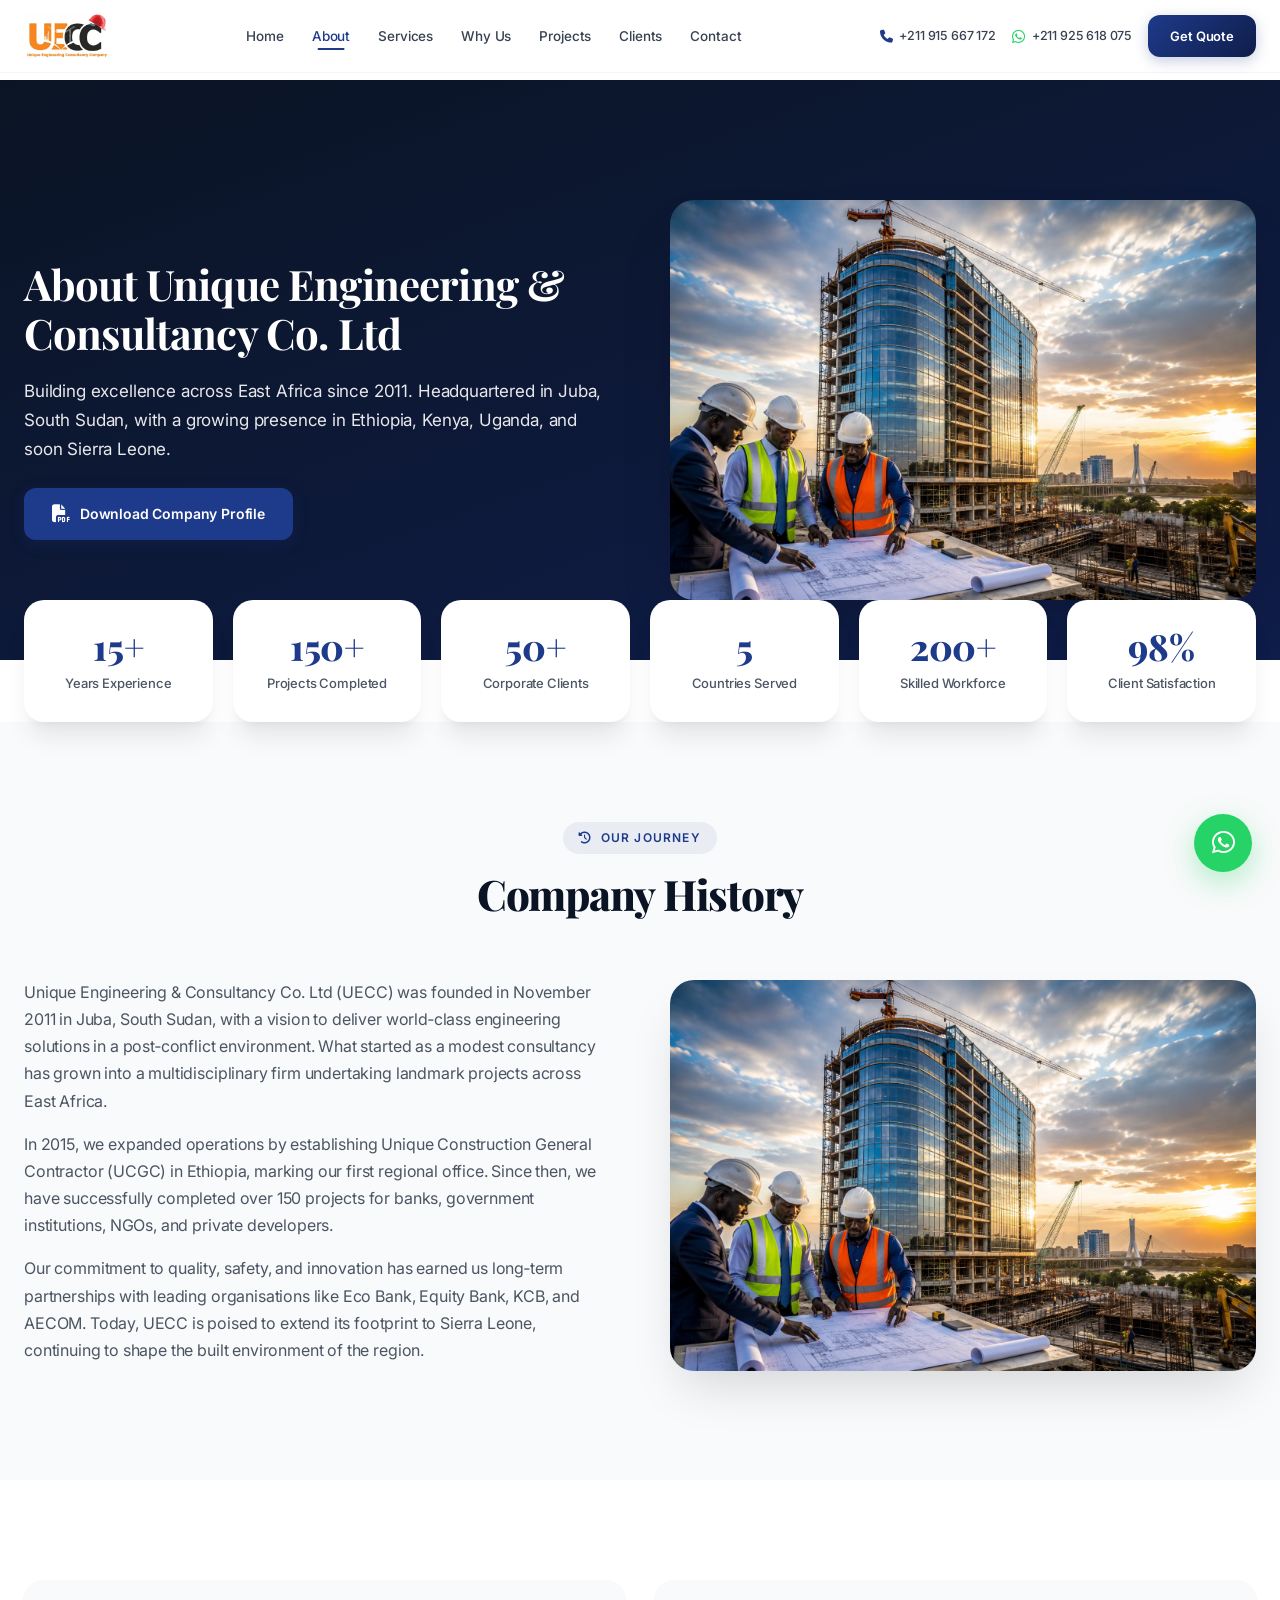
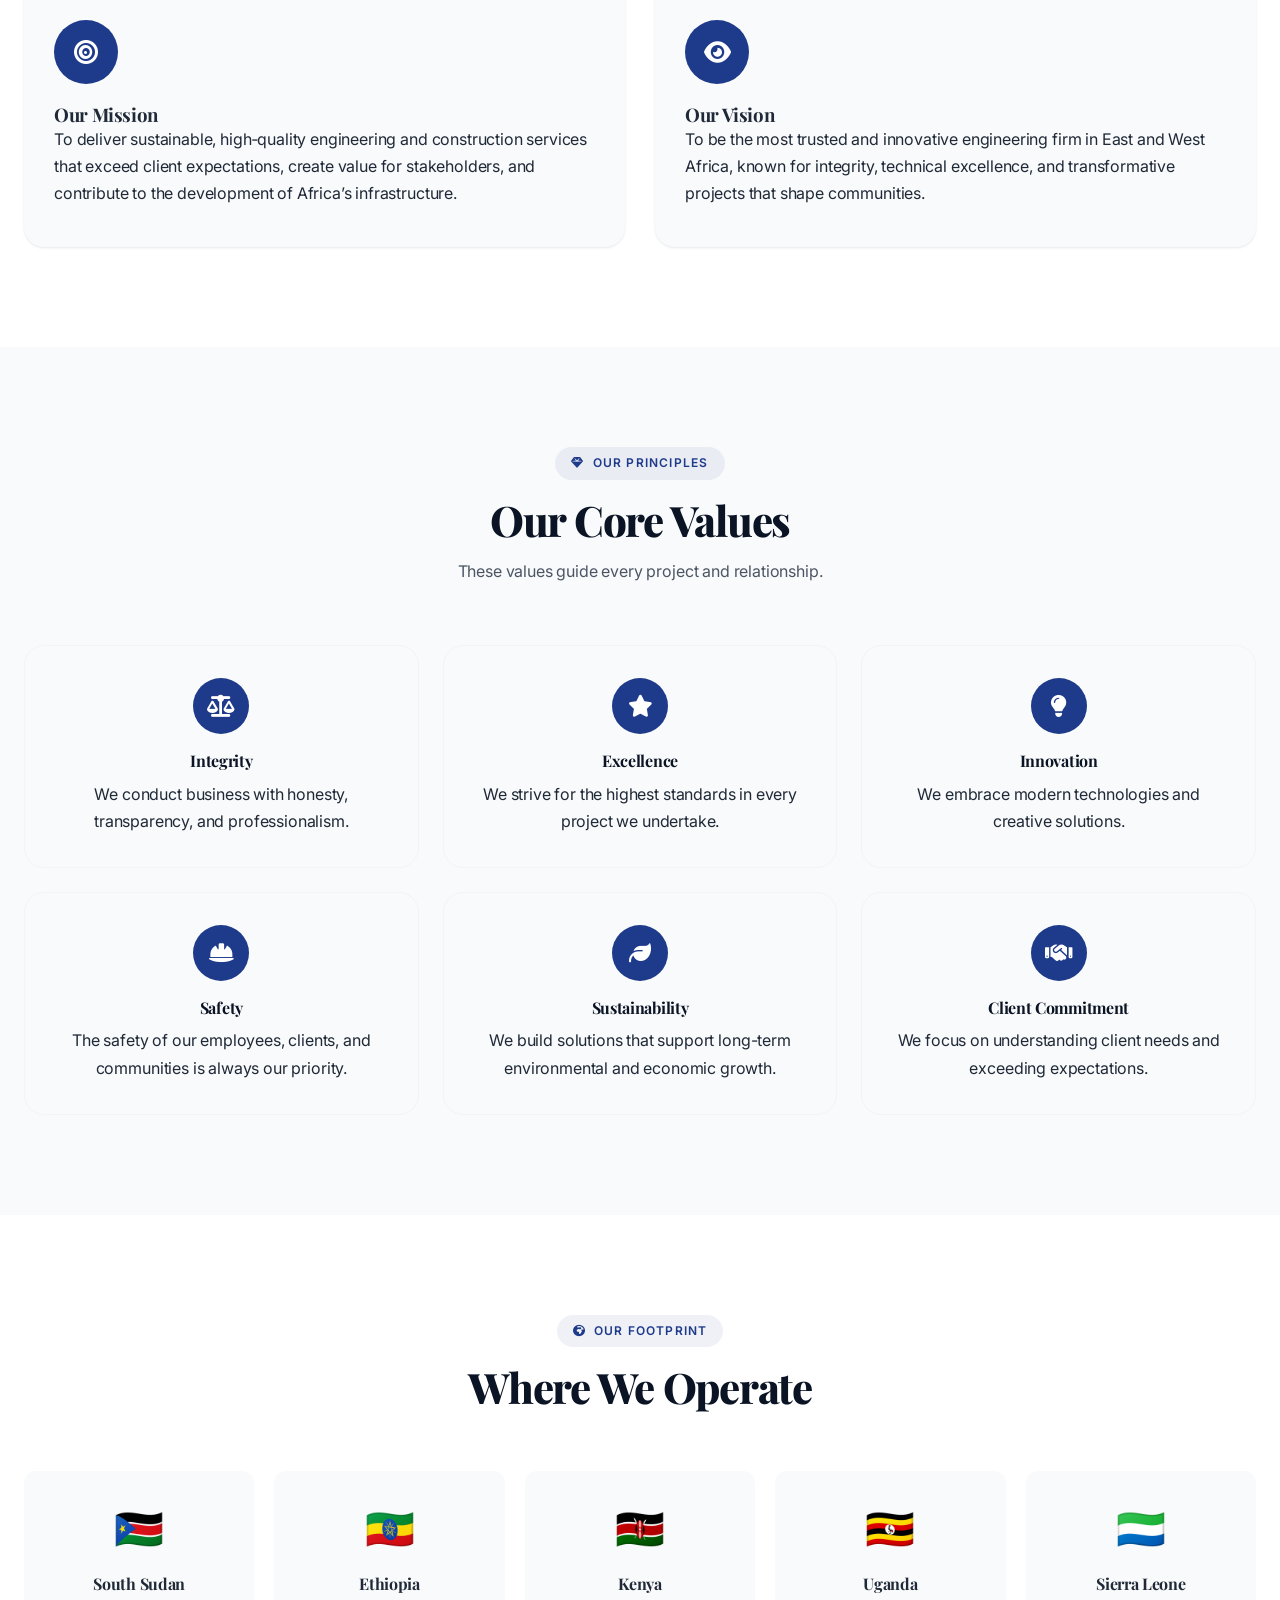
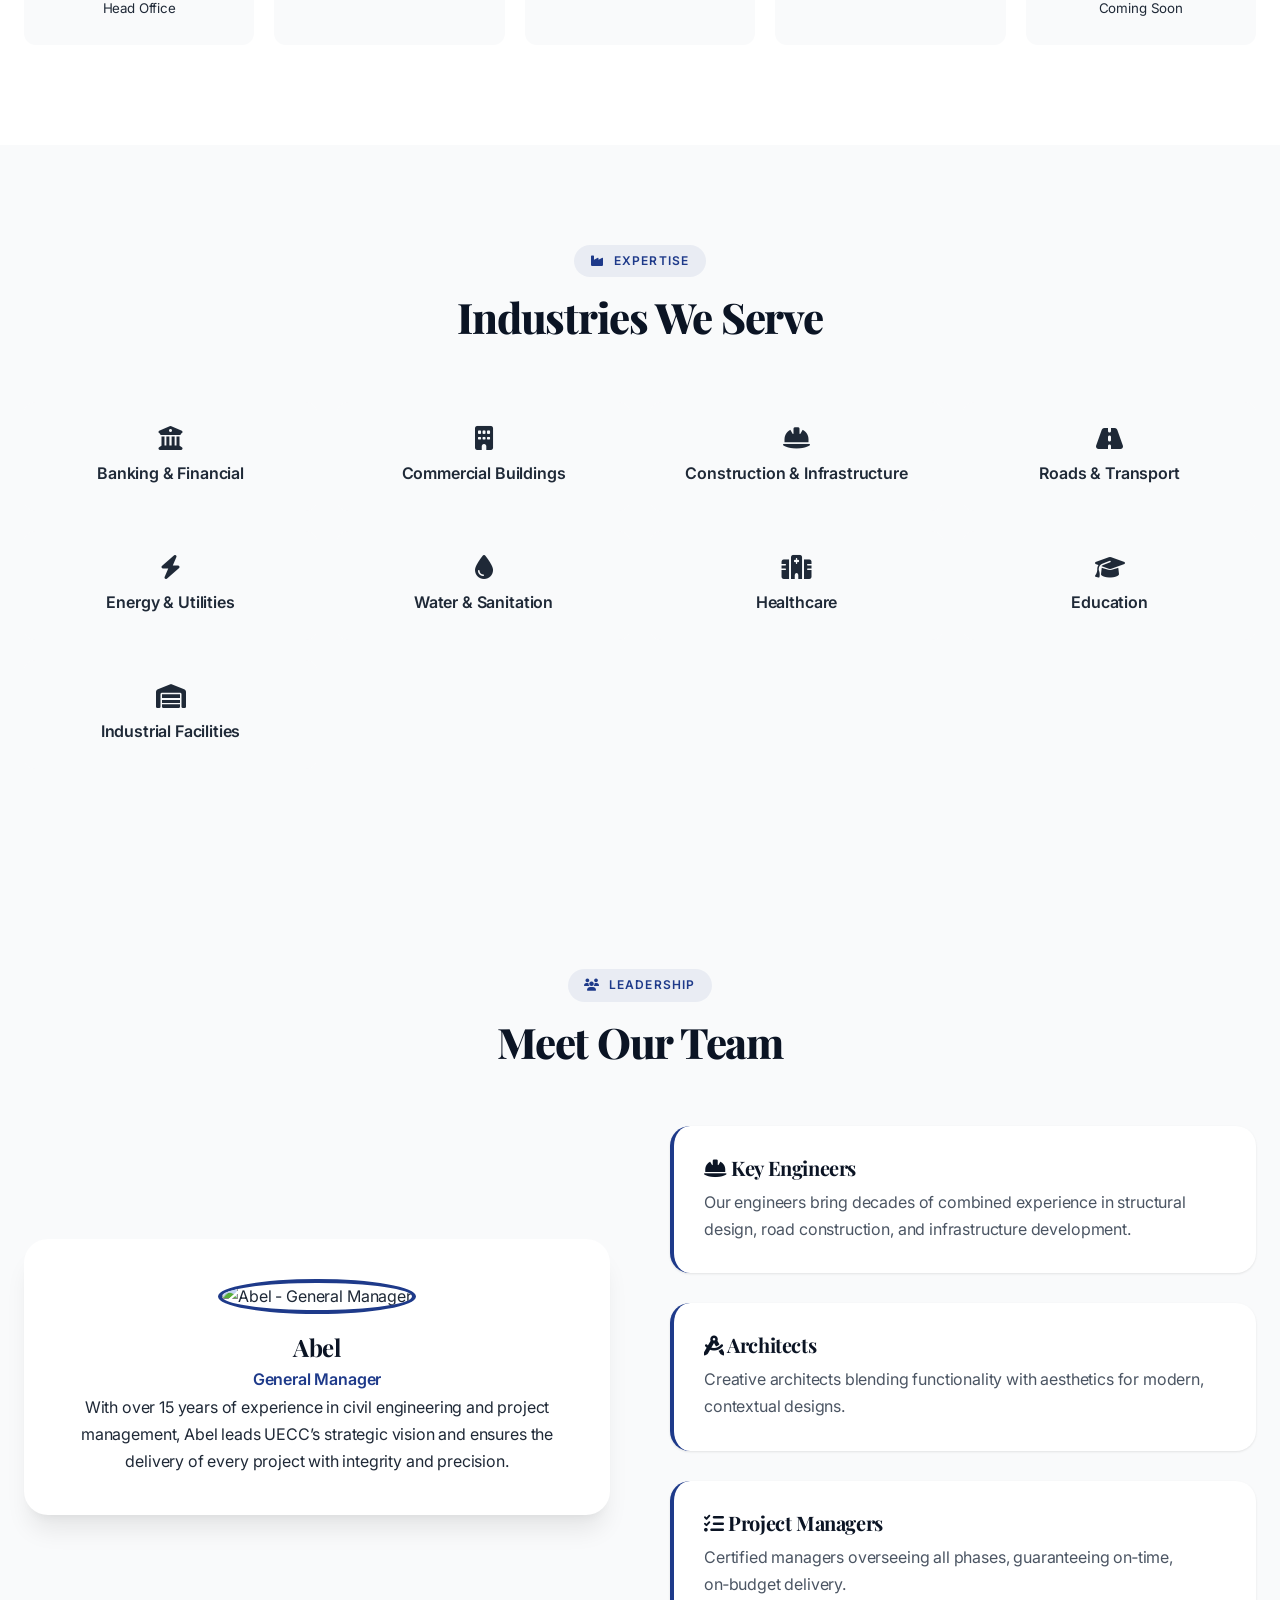
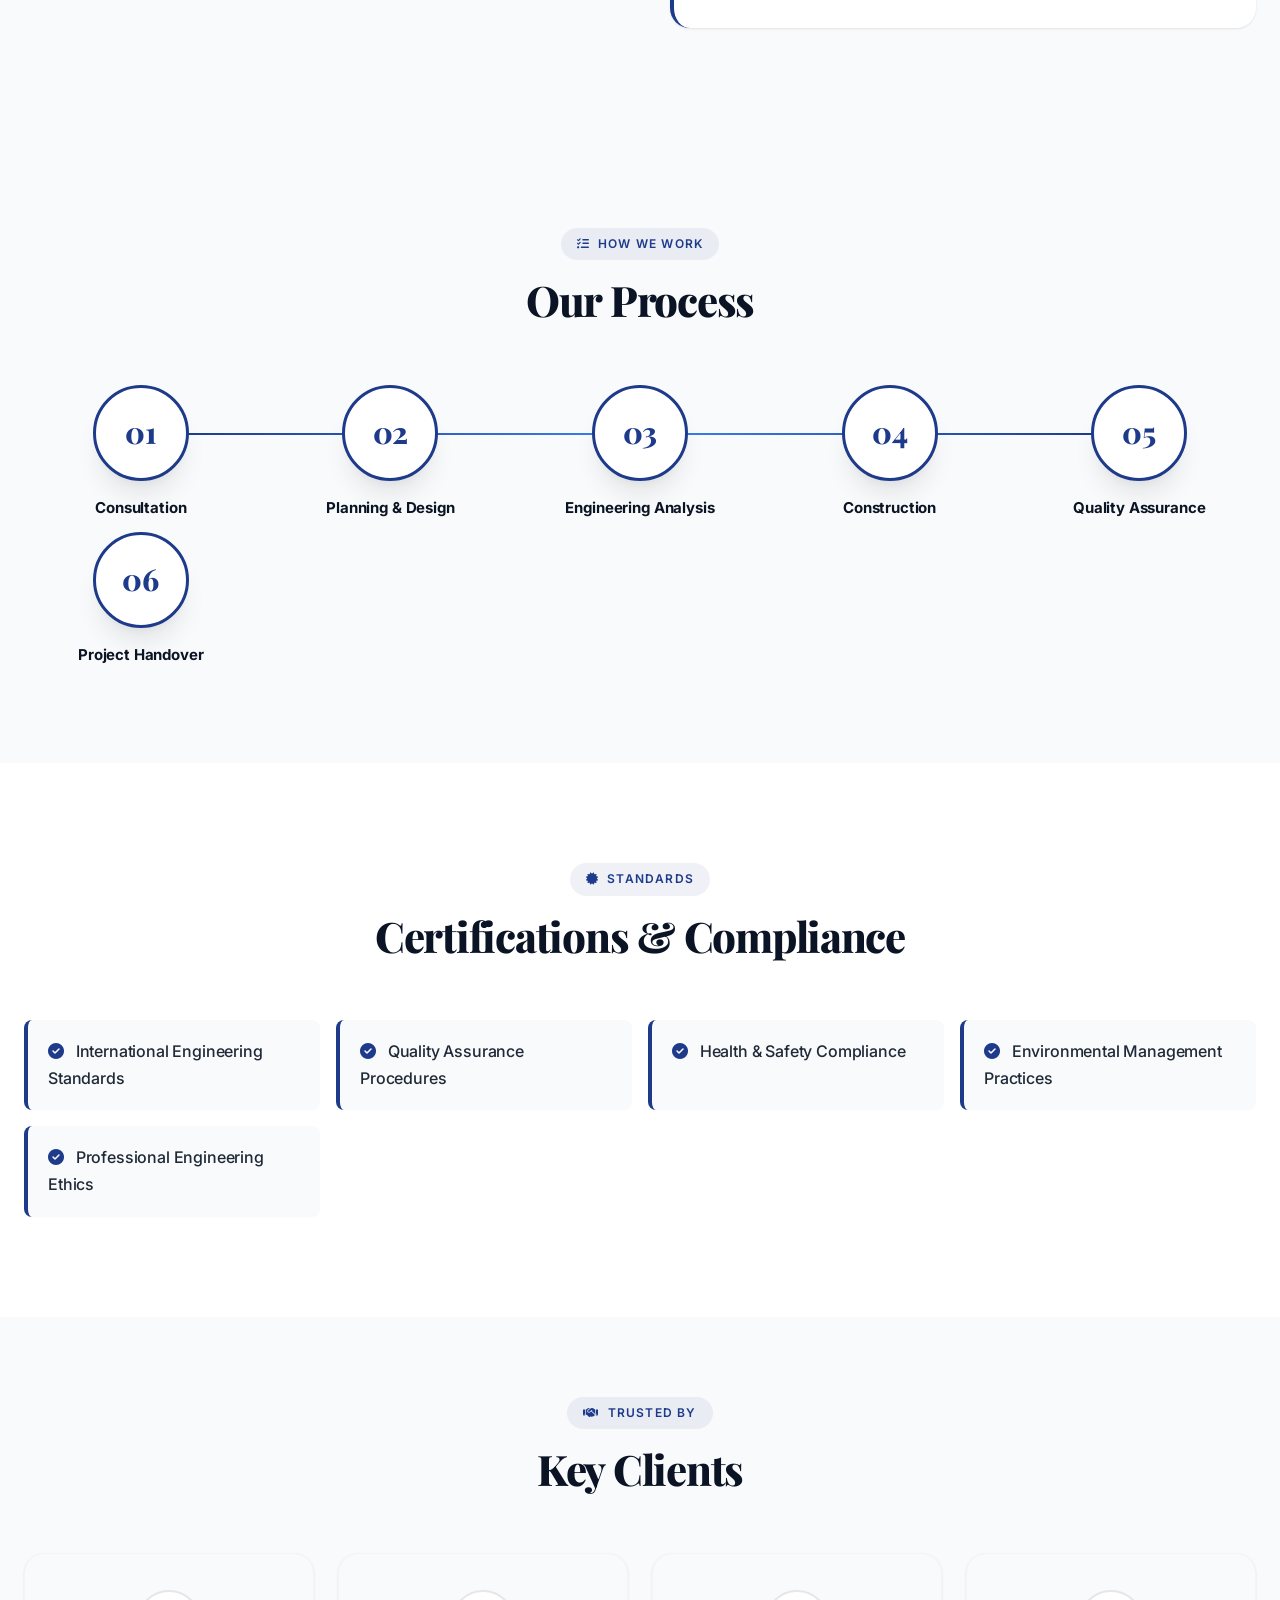
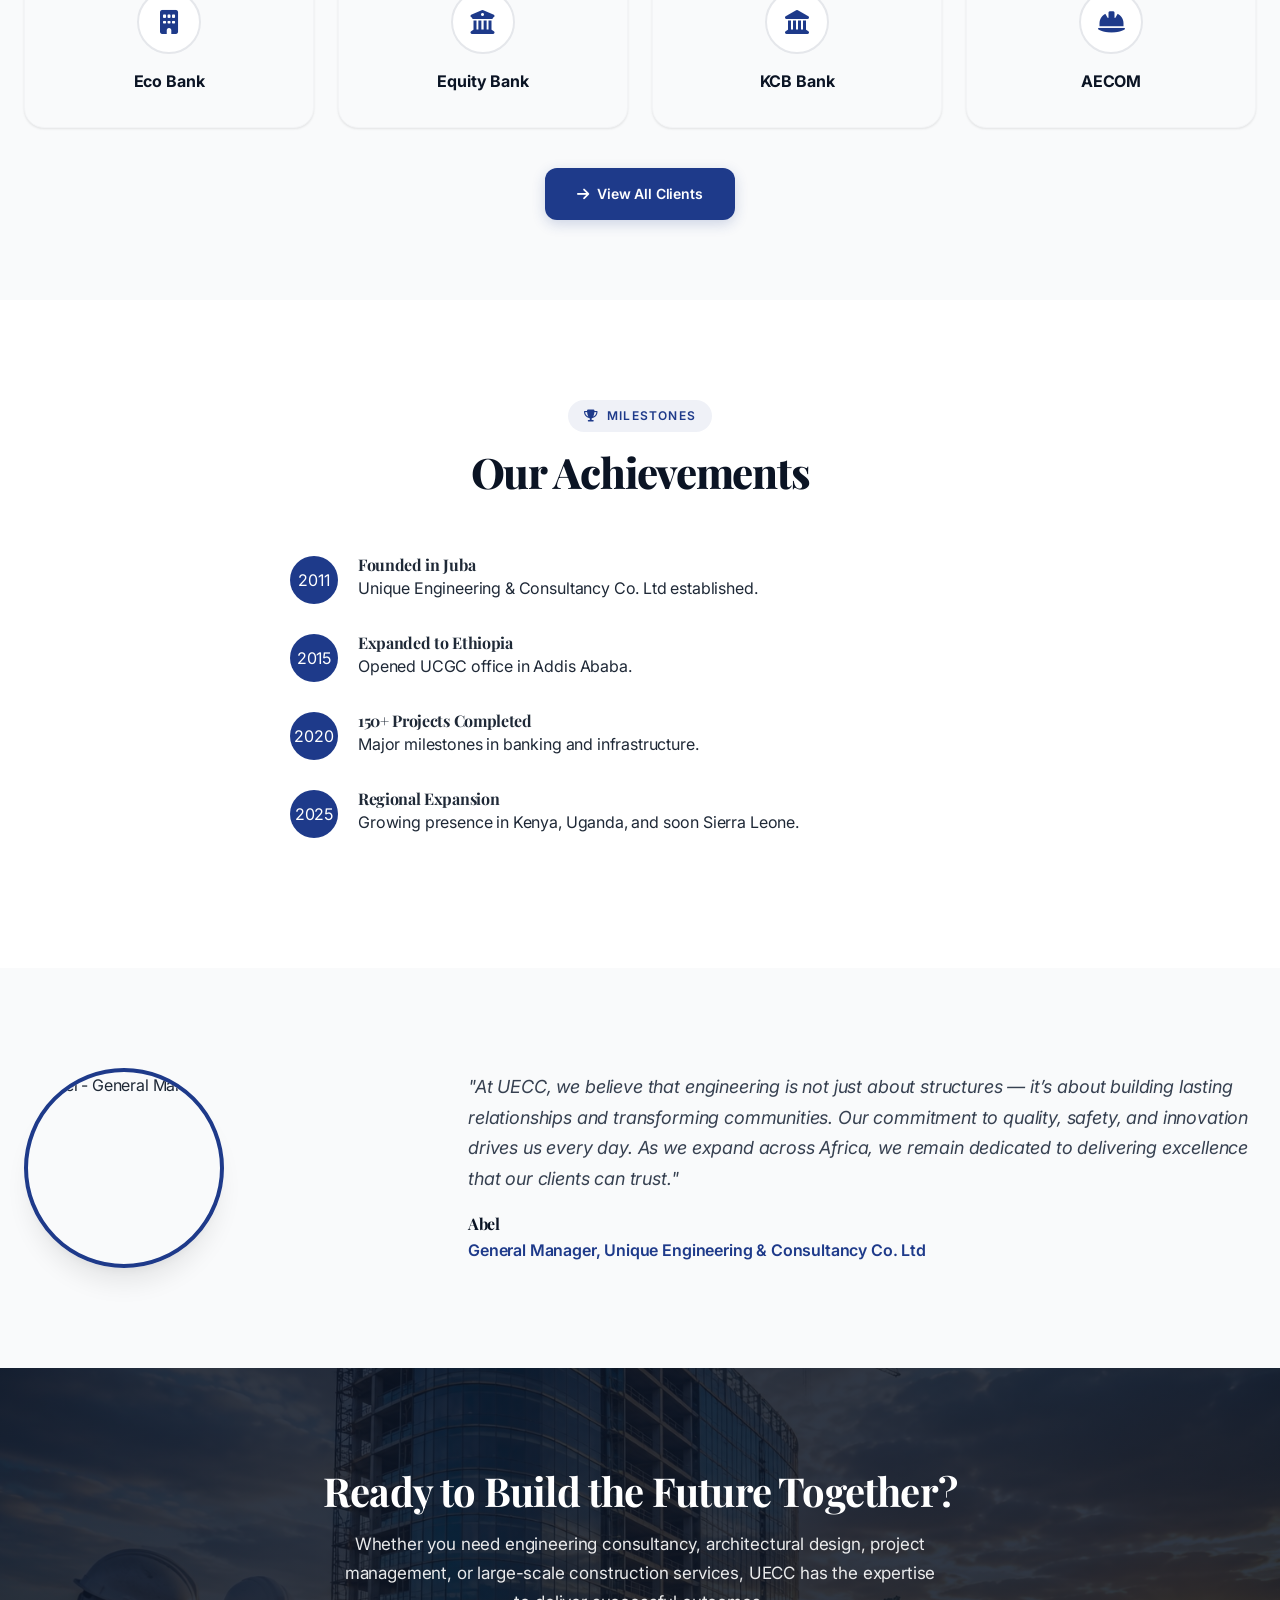
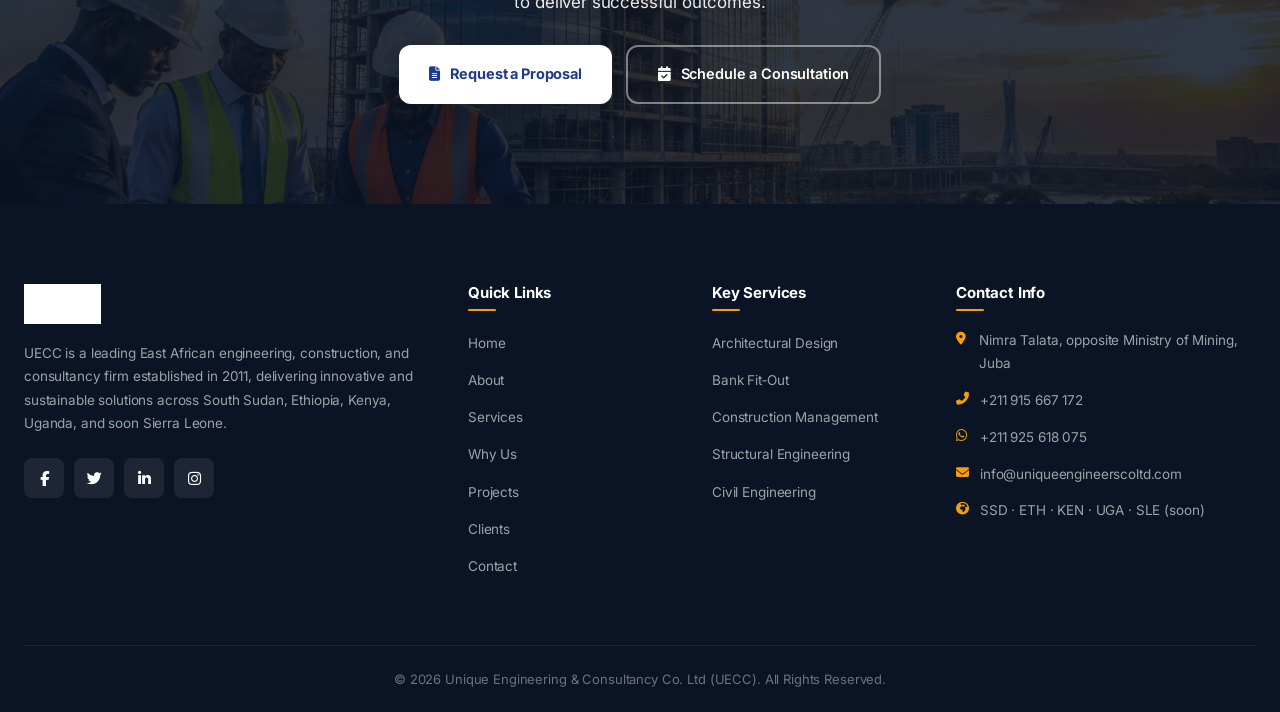
==== commit d2ce4658: "Update about.html" ====
--- a/about.html
+++ b/about.html
@@ -4,15 +4,174 @@
     <meta charset="UTF-8">
     <meta name="viewport" content="width=device-width, initial-scale=1.0">
     <title>About Us — Unique Engineering & Consultancy Co. Ltd</title>
+    <meta name="description" content="Learn about UECC's history, mission, values, leadership, and regional expertise. A leading engineering firm in East Africa.">
     <link rel="preconnect" href="https://fonts.googleapis.com">
     <link rel="preconnect" href="https://fonts.gstatic.com" crossorigin>
     <link href="https://fonts.googleapis.com/css2?family=Inter:wght@300;400;500;600;700;800;900&family=Playfair+Display:ital,wght@0,400;0,500;0,600;0,700;0,800;0,900;1,400;1,500;1,600;1,700&display=swap" rel="stylesheet">
     <link rel="stylesheet" href="https://cdnjs.cloudflare.com/ajax/libs/font-awesome/6.5.1/css/all.min.css">
     <link rel="stylesheet" href="style.css">
+    <style>
+        /* Additional styles for new sections */
+        .stats-grid {
+            display: grid;
+            grid-template-columns: repeat(6, 1fr);
+            gap: 20px;
+            margin-top: -40px;
+            position: relative;
+            z-index: 2;
+        }
+        .stat-box {
+            background: white;
+            padding: 28px 16px;
+            border-radius: var(--radius-lg);
+            box-shadow: var(--shadow-lg);
+            text-align: center;
+            transition: transform var(--transition);
+        }
+        .stat-box:hover { transform: translateY(-6px); }
+        .stat-box .number {
+            font-size: 36px;
+            font-weight: 800;
+            color: var(--primary);
+            font-family: 'Playfair Display', serif;
+            line-height: 1;
+        }
+        .stat-box .desc {
+            font-size: 13px;
+            color: var(--gray-600);
+            margin-top: 8px;
+            font-weight: 500;
+        }
+
+        .values-grid {
+            display: grid;
+            grid-template-columns: repeat(3, 1fr);
+            gap: 24px;
+        }
+        .value-card {
+            background: var(--gray-50);
+            padding: 32px 24px;
+            border-radius: var(--radius-lg);
+            border: 1px solid var(--gray-100);
+            transition: all var(--transition);
+            text-align: center;
+        }
+        .value-card:hover {
+            background: white;
+            box-shadow: var(--shadow-lg);
+            transform: translateY(-4px);
+        }
+        .value-card .icon {
+            width: 56px;
+            height: 56px;
+            background: var(--primary);
+            color: white;
+            border-radius: 50%;
+            display: flex;
+            align-items: center;
+            justify-content: center;
+            margin: 0 auto 18px;
+            font-size: 22px;
+        }
+        .value-card h4 { color: var(--navy); margin-bottom: 10px; }
+
+        .regions-grid {
+            display: grid;
+            grid-template-columns: repeat(auto-fit, minmax(160px, 1fr));
+            gap: 20px;
+        }
+        .region-card {
+            text-align: center;
+            background: var(--gray-50);
+            padding: 24px 16px;
+            border-radius: var(--radius);
+            transition: var(--transition);
+        }
+        .region-card:hover { background: var(--primary); color: white; }
+        .region-card .flag {
+            font-size: 40px;
+            margin-bottom: 12px;
+        }
+        .region-card h5 { font-size: 16px; }
+
+        .industries-grid {
+            display: grid;
+            grid-template-columns: repeat(4, 1fr);
+            gap: 20px;
+        }
+        .industry-item {
+            background: var(--gray-50);
+            padding: 24px;
+            border-radius: var(--radius);
+            text-align: center;
+            font-weight: 600;
+            transition: var(--transition);
+        }
+        .industry-item:hover {
+            background: var(--primary);
+            color: white;
+        }
+        .industry-item i { font-size: 24px; margin-bottom: 10px; display: block; }
+
+        .certifications-grid {
+            display: grid;
+            grid-template-columns: repeat(auto-fit, minmax(250px, 1fr));
+            gap: 16px;
+            list-style: none;
+        }
+        .certifications-grid li {
+            background: var(--gray-50);
+            padding: 18px 20px;
+            border-radius: var(--radius-sm);
+            border-left: 4px solid var(--primary);
+            font-weight: 500;
+        }
+
+        .ceo-message {
+            background: var(--gray-50);
+            padding: 100px 0;
+        }
+        .ceo-grid {
+            display: grid;
+            grid-template-columns: 1fr 2fr;
+            gap: 50px;
+            align-items: center;
+        }
+        .ceo-img {
+            width: 200px;
+            height: 200px;
+            border-radius: 50%;
+            object-fit: cover;
+            border: 4px solid var(--primary);
+            box-shadow: var(--shadow-lg);
+        }
+        .ceo-text blockquote {
+            font-size: 18px;
+            font-style: italic;
+            color: var(--gray-700);
+            margin-bottom: 20px;
+            line-height: 1.7;
+        }
+        .ceo-text h4 { color: var(--navy); margin-bottom: 4px; }
+        .ceo-text span { color: var(--primary); font-weight: 600; }
+
+        @media (max-width: 992px) {
+            .stats-grid { grid-template-columns: repeat(3, 1fr); }
+            .values-grid { grid-template-columns: 1fr 1fr; }
+            .industries-grid { grid-template-columns: 1fr 1fr; }
+            .ceo-grid { grid-template-columns: 1fr; text-align: center; }
+            .ceo-img { margin: 0 auto; }
+        }
+        @media (max-width: 600px) {
+            .stats-grid { grid-template-columns: 1fr 1fr; }
+            .values-grid { grid-template-columns: 1fr; }
+            .industries-grid { grid-template-columns: 1fr; }
+        }
+    </style>
 </head>
 <body>
 
-    <!-- Navigation (active class on About) -->
+    <!-- Navigation -->
     <nav class="navbar" id="navbar">
         <div class="nav-container">
             <a href="index.html" class="nav-logo">
@@ -35,20 +194,31 @@
             <button class="mobile-toggle" onclick="openMobileMenu()"><i class="fas fa-bars"></i></button>
         </div>
     </nav>
-
-    <!-- Mobile Menu (same as index) -->
+    <!-- Mobile Menu same as before -->
     <div class="mobile-menu-overlay" id="mobileOverlay" onclick="closeMobileMenu()"></div>
     <div class="mobile-menu" id="mobileMenu">
-        <!-- same mobile menu links as index.html -->
+        <button class="mobile-menu-close" onclick="closeMobileMenu()"><i class="fas fa-times"></i></button>
+        <ul class="mobile-menu-links">
+            <li><a href="index.html" onclick="closeMobileMenu()">Home</a></li>
+            <li><a href="about.html" onclick="closeMobileMenu()">About</a></li>
+            <li><a href="services.html" onclick="closeMobileMenu()">Services</a></li>
+            <li><a href="whyus.html" onclick="closeMobileMenu()">Why Us</a></li>
+            <li><a href="projects.html" onclick="closeMobileMenu()">Projects</a></li>
+            <li><a href="clients.html" onclick="closeMobileMenu()">Clients</a></li>
+            <li><a href="contact.html" onclick="closeMobileMenu()">Contact</a></li>
+            <li><a href="tel:+211915667172"><i class="fas fa-phone"></i> +211 915 667 172</a></li>
+            <li><a href="https://wa.me/211925618075" target="_blank"><i class="fab fa-whatsapp"></i> +211 925 618 075</a></li>
+        </ul>
+        <a href="contact.html" class="btn-quote" style="display:block;text-align:center;margin-top:16px;" onclick="closeMobileMenu()">Get a Free Quote</a>
     </div>
 
-    <!-- About Hero (half background image) -->
+    <!-- ===== 1. Hero Section (with half background image) ===== -->
     <section class="about-hero">
         <div class="about-hero-grid">
             <div class="about-hero-content reveal">
                 <h1>About Unique Engineering & Consultancy Co. Ltd</h1>
                 <p>Building excellence across East Africa since 2011. Headquartered in Juba, South Sudan, with a growing presence in Ethiopia, Kenya, Uganda, and soon Sierra Leone.</p>
-                <a href="assets/company-profile.pdf" download class="btn-download-profile" style="margin-top:24px;"><i class="fas fa-file-pdf"></i> Download Company Profile</a>
+                <a href="assets/company-profile.pdf" download class="btn-download-profile"><i class="fas fa-file-pdf"></i> Download Company Profile</a>
             </div>
             <div class="about-hero-image reveal reveal-delay-2">
                 <img src="assets/unique10.jpeg" alt="UECC Team">
@@ -56,13 +226,24 @@
         </div>
     </section>
 
-    <!-- History Section -->
+    <!-- ===== 2. Company Statistics ===== -->
+    <section class="container" style="margin-top:-60px;">
+        <div class="stats-grid reveal">
+            <div class="stat-box"><div class="number counter" data-target="15">0</div><div class="desc">Years Experience</div></div>
+            <div class="stat-box"><div class="number counter" data-target="150">0</div><div class="desc">Projects Completed</div></div>
+            <div class="stat-box"><div class="number counter" data-target="50">0</div><div class="desc">Corporate Clients</div></div>
+            <div class="stat-box"><div class="number">5</div><div class="desc">Countries Served</div></div>
+            <div class="stat-box"><div class="number counter" data-target="200">0</div><div class="desc">Skilled Workforce</div></div>
+            <div class="stat-box"><div class="number">98%</div><div class="desc">Client Satisfaction</div></div>
+        </div>
+    </section>
+
+    <!-- ===== 3. Company History ===== -->
     <section class="history-section">
         <div class="container">
             <div class="section-header reveal">
                 <span class="section-badge"><i class="fas fa-history"></i> Our Journey</span>
                 <h2 class="section-title">Company History</h2>
-                <p class="section-subtitle">From a small consultancy to a regional engineering powerhouse.</p>
             </div>
             <div class="history-grid reveal">
                 <div class="history-text">
@@ -77,7 +258,7 @@
         </div>
     </section>
 
-    <!-- Mission & Vision -->
+    <!-- ===== 4. Mission & Vision ===== -->
     <section class="mission-vision">
         <div class="container">
             <div class="mv-grid">
@@ -95,13 +276,93 @@
         </div>
     </section>
 
-    <!-- Team Section -->
-    <section class="team-section">
+    <!-- ===== 5. Core Values ===== -->
+    <section class="core-values" style="padding: 100px 0; background: var(--gray-50);">
+        <div class="container">
+            <div class="section-header reveal">
+                <span class="section-badge"><i class="fas fa-gem"></i> Our Principles</span>
+                <h2 class="section-title">Our Core Values</h2>
+                <p class="section-subtitle">These values guide every project and relationship.</p>
+            </div>
+            <div class="values-grid">
+                <div class="value-card reveal reveal-delay-1">
+                    <div class="icon"><i class="fas fa-balance-scale"></i></div>
+                    <h4>Integrity</h4>
+                    <p>We conduct business with honesty, transparency, and professionalism.</p>
+                </div>
+                <div class="value-card reveal reveal-delay-2">
+                    <div class="icon"><i class="fas fa-star"></i></div>
+                    <h4>Excellence</h4>
+                    <p>We strive for the highest standards in every project we undertake.</p>
+                </div>
+                <div class="value-card reveal reveal-delay-3">
+                    <div class="icon"><i class="fas fa-lightbulb"></i></div>
+                    <h4>Innovation</h4>
+                    <p>We embrace modern technologies and creative solutions.</p>
+                </div>
+                <div class="value-card reveal reveal-delay-4">
+                    <div class="icon"><i class="fas fa-hard-hat"></i></div>
+                    <h4>Safety</h4>
+                    <p>The safety of our employees, clients, and communities is always our priority.</p>
+                </div>
+                <div class="value-card reveal reveal-delay-1">
+                    <div class="icon"><i class="fas fa-leaf"></i></div>
+                    <h4>Sustainability</h4>
+                    <p>We build solutions that support long-term environmental and economic growth.</p>
+                </div>
+                <div class="value-card reveal reveal-delay-2">
+                    <div class="icon"><i class="fas fa-handshake"></i></div>
+                    <h4>Client Commitment</h4>
+                    <p>We focus on understanding client needs and exceeding expectations.</p>
+                </div>
+            </div>
+        </div>
+    </section>
+
+    <!-- ===== 6. Regional Presence ===== -->
+    <section class="regions" style="padding: 100px 0;">
+        <div class="container">
+            <div class="section-header reveal">
+                <span class="section-badge"><i class="fas fa-globe-africa"></i> Our Footprint</span>
+                <h2 class="section-title">Where We Operate</h2>
+            </div>
+            <div class="regions-grid reveal">
+                <div class="region-card"><div class="flag">🇸🇸</div><h5>South Sudan</h5><small>Head Office</small></div>
+                <div class="region-card"><div class="flag">🇪🇹</div><h5>Ethiopia</h5></div>
+                <div class="region-card"><div class="flag">🇰🇪</div><h5>Kenya</h5></div>
+                <div class="region-card"><div class="flag">🇺🇬</div><h5>Uganda</h5></div>
+                <div class="region-card"><div class="flag">🇸🇱</div><h5>Sierra Leone</h5><small>Coming Soon</small></div>
+            </div>
+        </div>
+    </section>
+
+    <!-- ===== 7. Industries We Serve ===== -->
+    <section class="industries" style="padding: 100px 0; background: var(--gray-50);">
+        <div class="container">
+            <div class="section-header reveal">
+                <span class="section-badge"><i class="fas fa-industry"></i> Expertise</span>
+                <h2 class="section-title">Industries We Serve</h2>
+            </div>
+            <div class="industries-grid reveal">
+                <div class="industry-item"><i class="fas fa-university"></i> Banking & Financial</div>
+                <div class="industry-item"><i class="fas fa-building"></i> Commercial Buildings</div>
+                <div class="industry-item"><i class="fas fa-hard-hat"></i> Construction & Infrastructure</div>
+                <div class="industry-item"><i class="fas fa-road"></i> Roads & Transport</div>
+                <div class="industry-item"><i class="fas fa-bolt"></i> Energy & Utilities</div>
+                <div class="industry-item"><i class="fas fa-tint"></i> Water & Sanitation</div>
+                <div class="industry-item"><i class="fas fa-hospital"></i> Healthcare</div>
+                <div class="industry-item"><i class="fas fa-graduation-cap"></i> Education</div>
+                <div class="industry-item"><i class="fas fa-warehouse"></i> Industrial Facilities</div>
+            </div>
+        </div>
+    </section>
+
+    <!-- ===== 8. Leadership Team ===== -->
+    <section class="team-section" style="padding: 100px 0;">
         <div class="container">
             <div class="section-header reveal">
                 <span class="section-badge"><i class="fas fa-users"></i> Leadership</span>
                 <h2 class="section-title">Meet Our Team</h2>
-                <p class="section-subtitle">Experienced professionals driving our success.</p>
             </div>
             <div class="team-grid">
                 <div class="team-member-card reveal reveal-delay-1">
@@ -111,58 +372,131 @@
                     <p>With over 15 years of experience in civil engineering and project management, Abel leads UECC’s strategic vision and ensures the delivery of every project with integrity and precision.</p>
                 </div>
                 <div class="expertise-list reveal reveal-delay-2">
-                    <div class="expertise-item">
-                        <h4><i class="fas fa-hard-hat"></i> Key Engineers</h4>
-                        <p>Our engineers bring decades of combined experience in structural design, road construction, and infrastructure development, ensuring every project meets international standards.</p>
-                    </div>
-                    <div class="expertise-item">
-                        <h4><i class="fas fa-drafting-compass"></i> Architects</h4>
-                        <p>Our creative architects blend functionality with aesthetics, designing innovative buildings that respect local contexts and modern trends.</p>
-                    </div>
-                    <div class="expertise-item">
-                        <h4><i class="fas fa-tasks"></i> Project Managers</h4>
-                        <p>Certified project managers oversee all phases, from planning to handover, guaranteeing on‑time, on‑budget delivery with rigorous quality control.</p>
-                    </div>
-                </div>
-            </div>
-        </div>
-    </section>
-
-    <!-- Why Us (condensed) -->
-    <section class="why-us" id="why-us" style="background:white; color:var(--navy);">
-        <div class="container">
-            <div class="section-header reveal">
-                <span class="section-badge"><i class="fas fa-star"></i> Why Us</span>
-                <h2 class="section-title">Why Choose UECC?</h2>
-            </div>
-            <div class="why-grid">
-                <div class="why-card reveal reveal-delay-1"><div class="why-icon"><i class="fas fa-users"></i></div><h4>Experienced Team</h4></div>
-                <div class="why-card reveal reveal-delay-2"><div class="why-icon"><i class="fas fa-lightbulb"></i></div><h4>Innovative Solutions</h4></div>
-                <div class="why-card reveal reveal-delay-3"><div class="why-icon"><i class="fas fa-shield-alt"></i></div><h4>Quality & Safety</h4></div>
-                <div class="why-card reveal reveal-delay-4"><div class="why-icon"><i class="fas fa-heart"></i></div><h4>Client Focus</h4></div>
-            </div>
-            <div style="text-align:center; margin-top:40px;">
-                <a href="whyus.html" class="btn-outline">Learn More <i class="fas fa-arrow-right"></i></a>
-            </div>
-        </div>
-    </section>
-
-    <!-- Call to Action with background image -->
+                    <div class="expertise-item"><h4><i class="fas fa-hard-hat"></i> Key Engineers</h4><p>Our engineers bring decades of combined experience in structural design, road construction, and infrastructure development.</p></div>
+                    <div class="expertise-item"><h4><i class="fas fa-drafting-compass"></i> Architects</h4><p>Creative architects blending functionality with aesthetics for modern, contextual designs.</p></div>
+                    <div class="expertise-item"><h4><i class="fas fa-tasks"></i> Project Managers</h4><p>Certified managers overseeing all phases, guaranteeing on‑time, on‑budget delivery.</p></div>
+                </div>
+            </div>
+        </div>
+    </section>
+
+    <!-- ===== 9. Work Process ===== -->
+    <section class="process" style="padding: 100px 0; background: var(--gray-50);">
+        <div class="container">
+            <div class="section-header reveal">
+                <span class="section-badge"><i class="fas fa-tasks"></i> How We Work</span>
+                <h2 class="section-title">Our Process</h2>
+            </div>
+            <div class="process-grid">
+                <div class="process-step reveal reveal-delay-1"><div class="process-number">01</div><h4>Consultation</h4></div>
+                <div class="process-step reveal reveal-delay-2"><div class="process-number">02</div><h4>Planning & Design</h4></div>
+                <div class="process-step reveal reveal-delay-3"><div class="process-number">03</div><h4>Engineering Analysis</h4></div>
+                <div class="process-step reveal reveal-delay-4"><div class="process-number">04</div><h4>Construction</h4></div>
+                <div class="process-step reveal reveal-delay-4"><div class="process-number">05</div><h4>Quality Assurance</h4></div>
+                <div class="process-step reveal reveal-delay-4"><div class="process-number">06</div><h4>Project Handover</h4></div>
+            </div>
+        </div>
+    </section>
+
+    <!-- ===== 10. Certifications & Compliance ===== -->
+    <section class="certifications" style="padding: 100px 0;">
+        <div class="container">
+            <div class="section-header reveal">
+                <span class="section-badge"><i class="fas fa-certificate"></i> Standards</span>
+                <h2 class="section-title">Certifications & Compliance</h2>
+            </div>
+            <ul class="certifications-grid reveal">
+                <li><i class="fas fa-check-circle" style="color: var(--primary); margin-right: 8px;"></i> International Engineering Standards</li>
+                <li><i class="fas fa-check-circle" style="color: var(--primary); margin-right: 8px;"></i> Quality Assurance Procedures</li>
+                <li><i class="fas fa-check-circle" style="color: var(--primary); margin-right: 8px;"></i> Health & Safety Compliance</li>
+                <li><i class="fas fa-check-circle" style="color: var(--primary); margin-right: 8px;"></i> Environmental Management Practices</li>
+                <li><i class="fas fa-check-circle" style="color: var(--primary); margin-right: 8px;"></i> Professional Engineering Ethics</li>
+            </ul>
+        </div>
+    </section>
+
+    <!-- ===== 11. Key Clients Preview ===== -->
+    <section class="clients" style="padding: 80px 0; background: var(--gray-50);">
+        <div class="container">
+            <div class="section-header reveal">
+                <span class="section-badge"><i class="fas fa-handshake"></i> Trusted By</span>
+                <h2 class="section-title">Key Clients</h2>
+            </div>
+            <div class="clients-grid">
+                <div class="client-card reveal reveal-delay-1"><div class="client-logo"><i class="fas fa-building"></i></div><h4>Eco Bank</h4></div>
+                <div class="client-card reveal reveal-delay-2"><div class="client-logo"><i class="fas fa-university"></i></div><h4>Equity Bank</h4></div>
+                <div class="client-card reveal reveal-delay-3"><div class="client-logo"><i class="fas fa-landmark"></i></div><h4>KCB Bank</h4></div>
+                <div class="client-card reveal reveal-delay-4"><div class="client-logo"><i class="fas fa-hard-hat"></i></div><h4>AECOM</h4></div>
+            </div>
+            <div class="client-cta reveal">
+                <a href="clients.html" class="btn-clients-action"><i class="fas fa-arrow-right"></i> View All Clients</a>
+            </div>
+        </div>
+    </section>
+
+    <!-- ===== 12. Achievements & Milestones ===== -->
+    <section class="achievements" style="padding: 100px 0;">
+        <div class="container">
+            <div class="section-header reveal">
+                <span class="section-badge"><i class="fas fa-trophy"></i> Milestones</span>
+                <h2 class="section-title">Our Achievements</h2>
+            </div>
+            <div class="timeline" style="max-width: 700px; margin: 0 auto;">
+                <div class="timeline-item reveal" style="display: flex; gap: 20px; margin-bottom: 30px;">
+                    <div style="background: var(--primary); color: white; width: 48px; height: 48px; border-radius: 50%; display: flex; align-items: center; justify-content: center; flex-shrink: 0;">2011</div>
+                    <div><h4>Founded in Juba</h4><p>Unique Engineering & Consultancy Co. Ltd established.</p></div>
+                </div>
+                <div class="timeline-item reveal" style="display: flex; gap: 20px; margin-bottom: 30px;">
+                    <div style="background: var(--primary); color: white; width: 48px; height: 48px; border-radius: 50%; display: flex; align-items: center; justify-content: center; flex-shrink: 0;">2015</div>
+                    <div><h4>Expanded to Ethiopia</h4><p>Opened UCGC office in Addis Ababa.</p></div>
+                </div>
+                <div class="timeline-item reveal" style="display: flex; gap: 20px; margin-bottom: 30px;">
+                    <div style="background: var(--primary); color: white; width: 48px; height: 48px; border-radius: 50%; display: flex; align-items: center; justify-content: center; flex-shrink: 0;">2020</div>
+                    <div><h4>150+ Projects Completed</h4><p>Major milestones in banking and infrastructure.</p></div>
+                </div>
+                <div class="timeline-item reveal" style="display: flex; gap: 20px; margin-bottom: 30px;">
+                    <div style="background: var(--primary); color: white; width: 48px; height: 48px; border-radius: 50%; display: flex; align-items: center; justify-content: center; flex-shrink: 0;">2025</div>
+                    <div><h4>Regional Expansion</h4><p>Growing presence in Kenya, Uganda, and soon Sierra Leone.</p></div>
+                </div>
+            </div>
+        </div>
+    </section>
+
+    <!-- ===== 13. CEO Message ===== -->
+    <section class="ceo-message">
+        <div class="container">
+            <div class="ceo-grid reveal">
+                <img src="assets/abel.jpg" alt="Abel - General Manager" class="ceo-img">
+                <div class="ceo-text">
+                    <blockquote>
+                        "At UECC, we believe that engineering is not just about structures — it’s about building lasting relationships and transforming communities. Our commitment to quality, safety, and innovation drives us every day. As we expand across Africa, we remain dedicated to delivering excellence that our clients can trust."
+                    </blockquote>
+                    <h4>Abel</h4>
+                    <span>General Manager, Unique Engineering & Consultancy Co. Ltd</span>
+                </div>
+            </div>
+        </div>
+    </section>
+
+    <!-- ===== 14. Final CTA ===== -->
     <section class="cta-about">
         <div class="container reveal">
-            <h2>Ready to Collaborate?</h2>
-            <p>Let’s discuss how our experienced team can bring your vision to life.</p>
-            <a href="contact.html" class="btn-white"><i class="fas fa-paper-plane"></i> Get In Touch</a>
-        </div>
-    </section>
-
-    <!-- Footer (same as index) -->
+            <h2>Ready to Build the Future Together?</h2>
+            <p>Whether you need engineering consultancy, architectural design, project management, or large-scale construction services, UECC has the expertise to deliver successful outcomes.</p>
+            <div class="cta-buttons" style="justify-content: center;">
+                <a href="contact.html" class="btn-white"><i class="fas fa-file-alt"></i> Request a Proposal</a>
+                <a href="contact.html" class="btn-outline-white"><i class="fas fa-calendar-check"></i> Schedule a Consultation</a>
+            </div>
+        </div>
+    </section>
+
+    <!-- Footer -->
     <footer>
         <div class="container">
             <div class="footer-grid">
                 <div class="footer-brand">
                     <a href="index.html" class="nav-logo"><img src="assets/uniquelogo.jpeg" alt="UECC Logo" class="logo-img"></a>
-                    <p>UECC is a leading East African engineering, construction, and consultancy firm established in 2011, delivering innovative solutions across South Sudan, Ethiopia, Kenya, Uganda, and soon Sierra Leone.</p>
+                    <p>UECC is a leading East African engineering, construction, and consultancy firm established in 2011, delivering innovative and sustainable solutions across South Sudan, Ethiopia, Kenya, Uganda, and soon Sierra Leone.</p>
                     <div class="contact-social" style="margin-top:22px;">
                         <a href="#" class="social-link"><i class="fab fa-facebook-f"></i></a>
                         <a href="#" class="social-link"><i class="fab fa-twitter"></i></a>
@@ -201,12 +535,15 @@
                     <div class="footer-contact-item"><i class="fas fa-globe-africa"></i><span>SSD · ETH · KEN · UGA · SLE (soon)</span></div>
                 </div>
             </div>
-            <div class="footer-bottom"><p>&copy; 2026 Unique Engineering & Consultancy Co. Ltd (UECC). All Rights Reserved.</p></div>
+            <div class="footer-bottom">
+                <p>&copy; 2026 Unique Engineering & Consultancy Co. Ltd (UECC). All Rights Reserved.</p>
+            </div>
         </div>
     </footer>
 
     <div class="whatsapp-float"><a href="https://wa.me/211925618075" target="_blank"><i class="fab fa-whatsapp"></i></a></div>
     <button class="back-to-top" id="backToTop" onclick="scrollToTop()"><i class="fas fa-arrow-up"></i></button>
+
     <script src="script.js"></script>
 </body>
 </html>
--- a/style.css
+++ b/style.css
@@ -1,4 +1,4 @@
-/* ===== UECC Global Styles ===== */
+/* ===== UECC GLOBAL STYLES ===== */
 :root {
     --primary: #1e3a8a;
     --primary-dark: #0f1d4a;
@@ -19,827 +19,456 @@
     --gray-700: #374151;
     --gray-800: #1f2937;
     --gray-900: #111827;
-    --shadow-xs: 0 1px 2px rgba(0, 0, 0, 0.04);
-    --shadow-sm: 0 1px 3px rgba(0, 0, 0, 0.06), 0 1px 2px rgba(0, 0, 0, 0.04);
-    --shadow: 0 4px 6px -1px rgba(0, 0, 0, 0.07), 0 2px 4px -2px rgba(0, 0, 0, 0.05);
-    --shadow-md: 0 10px 15px -3px rgba(0, 0, 0, 0.08), 0 4px 6px -4px rgba(0, 0, 0, 0.05);
-    --shadow-lg: 0 20px 25px -5px rgba(0, 0, 0, 0.08), 0 8px 10px -6px rgba(0, 0, 0, 0.05);
-    --shadow-xl: 0 25px 50px -12px rgba(0, 0, 0, 0.15);
-    --shadow-2xl: 0 32px 64px -16px rgba(0, 0, 0, 0.2);
+    --shadow-xs: 0 1px 2px rgba(0,0,0,0.04);
+    --shadow-sm: 0 1px 3px rgba(0,0,0,0.06),0 1px 2px rgba(0,0,0,0.04);
+    --shadow: 0 4px 6px -1px rgba(0,0,0,0.07),0 2px 4px -2px rgba(0,0,0,0.05);
+    --shadow-md: 0 10px 15px -3px rgba(0,0,0,0.08),0 4px 6px -4px rgba(0,0,0,0.05);
+    --shadow-lg: 0 20px 25px -5px rgba(0,0,0,0.08),0 8px 10px -6px rgba(0,0,0,0.05);
+    --shadow-xl: 0 25px 50px -12px rgba(0,0,0,0.15);
+    --shadow-2xl: 0 32px 64px -16px rgba(0,0,0,0.2);
     --radius-sm: 8px;
     --radius: 12px;
     --radius-md: 16px;
     --radius-lg: 20px;
     --radius-xl: 24px;
     --radius-2xl: 32px;
-    --transition: 0.3s cubic-bezier(0.4, 0, 0.2, 1);
-    --transition-slow: 0.5s cubic-bezier(0.4, 0, 0.2, 1);
-}
-
-* {
-    margin: 0;
-    padding: 0;
-    box-sizing: border-box;
-}
-
-html {
-    scroll-behavior: smooth;
-    scroll-padding-top: 90px;
-    -webkit-font-smoothing: antialiased;
-    -moz-osx-font-smoothing: grayscale;
-}
-
-body {
-    font-family: 'Inter', -apple-system, BlinkMacSystemFont, sans-serif;
-    color: var(--gray-800);
-    line-height: 1.7;
-    overflow-x: hidden;
-    background: var(--white);
-    font-weight: 400;
-    letter-spacing: -0.01em;
-}
-
-h1, h2, h3, h4, h5, h6 {
-    font-family: 'Playfair Display', 'Times New Roman', serif;
-    line-height: 1.15;
-    letter-spacing: -0.02em;
-}
-
-::-webkit-scrollbar { width: 8px; }
-::-webkit-scrollbar-track { background: var(--gray-100); border-radius: 4px; }
-::-webkit-scrollbar-thumb { background: var(--primary); border-radius: 4px; }
-::-webkit-scrollbar-thumb:hover { background: var(--primary-dark); }
+    --transition: 0.3s cubic-bezier(0.4,0,0.2,1);
+    --transition-slow: 0.5s cubic-bezier(0.4,0,0.2,1);
+}
+
+* { margin:0; padding:0; box-sizing:border-box; }
+html { scroll-behavior: smooth; scroll-padding-top: 90px; -webkit-font-smoothing: antialiased; -moz-osx-font-smoothing: grayscale; }
+body { font-family: 'Inter', -apple-system, BlinkMacSystemFont, sans-serif; color: var(--gray-800); line-height: 1.7; overflow-x: hidden; background: var(--white); font-weight: 400; letter-spacing: -0.01em; }
+h1,h2,h3,h4,h5,h6 { font-family: 'Playfair Display', 'Times New Roman', serif; line-height: 1.15; letter-spacing: -0.02em; }
+::-webkit-scrollbar { width:8px; } ::-webkit-scrollbar-track { background:var(--gray-100); border-radius:4px; } ::-webkit-scrollbar-thumb { background:var(--primary); border-radius:4px; } ::-webkit-scrollbar-thumb:hover { background:var(--primary-dark); }
 
 /* ===== NAVIGATION ===== */
 .navbar {
-    position: fixed; top: 0; left: 0; right: 0; z-index: 1000;
-    background: rgba(255, 255, 255, 0.92);
+    position: fixed; top:0; left:0; right:0; z-index:1000;
+    background: rgba(255,255,255,0.92);
     backdrop-filter: blur(24px);
     -webkit-backdrop-filter: blur(24px);
-    border-bottom: 1px solid rgba(0, 0, 0, 0.04);
+    border-bottom: 1px solid rgba(0,0,0,0.04);
     transition: all var(--transition);
     padding: 14px 0;
 }
-.navbar.scrolled {
-    background: rgba(255, 255, 255, 0.97);
-    box-shadow: var(--shadow-md);
-    padding: 10px 0;
-}
-.nav-container {
-    max-width: 1400px;
-    margin: 0 auto;
-    padding: 0 24px;
-    display: flex;
-    align-items: center;
-    justify-content: space-between;
-}
-.nav-logo {
-    display: flex;
-    align-items: center;
-    text-decoration: none;
-    flex-shrink: 0;
-}
-.logo-img {
-    height: 44px;
-    width: auto;
-    display: block;
-    transition: transform 0.3s cubic-bezier(0.4, 0, 0.2, 1);
-}
-.nav-logo:hover .logo-img {
-    transform: scale(1.05);
-}
-.nav-links {
-    display: flex;
-    align-items: center;
-    gap: 28px;
-    list-style: none;
-}
-.nav-links a {
-    text-decoration: none;
-    color: var(--gray-700);
-    font-weight: 500;
-    font-size: 13.5px;
-    transition: color var(--transition);
-    position: relative;
-    letter-spacing: -0.01em;
-}
-.nav-links a::after {
-    content: '';
-    position: absolute;
-    bottom: -6px;
-    left: 50%;
-    width: 0;
-    height: 2px;
-    background: var(--primary);
-    transition: all var(--transition);
-    transform: translateX(-50%);
-    border-radius: 2px;
-}
-.nav-links a:hover,
-.nav-links a.active {
-    color: var(--primary);
-}
-.nav-links a:hover::after,
-.nav-links a.active::after {
-    width: 70%;
-}
-.nav-contact {
-    display: flex;
-    align-items: center;
-    gap: 16px;
-    flex-shrink: 0;
-}
-.nav-phone, .nav-whatsapp {
-    display: flex;
-    align-items: center;
-    gap: 7px;
-    text-decoration: none;
-    color: var(--gray-700);
-    font-size: 12.5px;
-    font-weight: 500;
-    transition: color var(--transition);
-    white-space: nowrap;
-}
-.nav-phone:hover { color: var(--primary); }
-.nav-phone i { color: var(--primary); font-size: 13px; }
-.nav-whatsapp:hover { color: #25d366; }
-.nav-whatsapp i { color: #25d366; font-size: 15px; }
-
-.btn-quote {
-    padding: 10px 22px;
-    background: linear-gradient(135deg, var(--primary), var(--primary-dark));
-    color: white;
-    border: none;
-    border-radius: var(--radius);
-    font-weight: 600;
-    font-size: 13px;
-    cursor: pointer;
-    transition: all var(--transition);
-    text-decoration: none;
-    box-shadow: 0 4px 14px rgba(30, 58, 138, 0.25);
-    white-space: nowrap;
-    letter-spacing: -0.01em;
-}
-.btn-quote:hover {
-    transform: translateY(-2px);
-    box-shadow: 0 8px 24px rgba(30, 58, 138, 0.35);
-}
-
-.mobile-toggle {
-    display: none;
-    background: none;
-    border: none;
-    font-size: 22px;
-    color: var(--navy);
-    cursor: pointer;
-    padding: 6px;
-    border-radius: var(--radius-sm);
-    transition: background var(--transition);
-}
+.navbar.scrolled { background: rgba(255,255,255,0.97); box-shadow: var(--shadow-md); padding: 10px 0; }
+.nav-container { max-width: 1400px; margin: 0 auto; padding: 0 24px; display: flex; align-items: center; justify-content: space-between; }
+.nav-logo { display: flex; align-items: center; text-decoration: none; flex-shrink: 0; }
+.logo-img { height: 44px; width: auto; display: block; transition: transform 0.3s cubic-bezier(0.4,0,0.2,1); }
+.nav-logo:hover .logo-img { transform: scale(1.05); }
+.nav-links { display: flex; align-items: center; gap: 28px; list-style: none; }
+.nav-links a { text-decoration: none; color: var(--gray-700); font-weight: 500; font-size: 13.5px; transition: color var(--transition); position: relative; letter-spacing: -0.01em; }
+.nav-links a::after { content: ''; position: absolute; bottom: -6px; left: 50%; width: 0; height: 2px; background: var(--primary); transition: all var(--transition); transform: translateX(-50%); border-radius: 2px; }
+.nav-links a:hover, .nav-links a.active { color: var(--primary); }
+.nav-links a:hover::after, .nav-links a.active::after { width: 70%; }
+.nav-contact { display: flex; align-items: center; gap: 16px; flex-shrink: 0; }
+.nav-phone, .nav-whatsapp { display: flex; align-items: center; gap: 7px; text-decoration: none; color: var(--gray-700); font-size: 12.5px; font-weight: 500; transition: color var(--transition); white-space: nowrap; }
+.nav-phone:hover { color: var(--primary); } .nav-phone i { color: var(--primary); font-size: 13px; }
+.nav-whatsapp:hover { color: #25d366; } .nav-whatsapp i { color: #25d366; font-size: 15px; }
+.btn-quote { padding: 10px 22px; background: linear-gradient(135deg, var(--primary), var(--primary-dark)); color: white; border: none; border-radius: var(--radius); font-weight: 600; font-size: 13px; cursor: pointer; transition: all var(--transition); text-decoration: none; box-shadow: 0 4px 14px rgba(30,58,138,0.25); white-space: nowrap; letter-spacing: -0.01em; }
+.btn-quote:hover { transform: translateY(-2px); box-shadow: 0 8px 24px rgba(30,58,138,0.35); }
+.mobile-toggle { display: none; background: none; border: none; font-size: 22px; color: var(--navy); cursor: pointer; padding: 6px; border-radius: var(--radius-sm); transition: background var(--transition); }
 .mobile-toggle:hover { background: var(--gray-100); }
 
 /* ===== MOBILE MENU ===== */
-.mobile-menu {
-    position: fixed;
-    top: 0;
-    right: -100%;
-    width: 300px;
-    height: 100vh;
-    background: white;
-    z-index: 10001;
-    padding: 70px 26px 26px;
-    transition: right 0.4s cubic-bezier(0.4, 0, 0.2, 1);
-    box-shadow: var(--shadow-2xl);
-}
+.mobile-menu { position: fixed; top: 0; right: -100%; width: 300px; height: 100vh; background: white; z-index: 10001; padding: 70px 26px 26px; transition: right 0.4s cubic-bezier(0.4,0,0.2,1); box-shadow: var(--shadow-2xl); }
 .mobile-menu.active { right: 0; }
-.mobile-menu-close {
-    position: absolute;
-    top: 18px;
-    right: 18px;
-    width: 38px;
-    height: 38px;
-    background: var(--gray-100);
-    border: none;
-    border-radius: var(--radius-sm);
-    font-size: 18px;
-    cursor: pointer;
-    transition: background var(--transition);
-}
+.mobile-menu-close { position: absolute; top: 18px; right: 18px; width: 38px; height: 38px; background: var(--gray-100); border: none; border-radius: var(--radius-sm); font-size: 18px; cursor: pointer; transition: background var(--transition); }
 .mobile-menu-close:hover { background: var(--gray-200); }
 .mobile-menu-links { list-style: none; }
 .mobile-menu-links li { margin-bottom: 4px; }
-.mobile-menu-links a {
-    display: block;
-    padding: 13px 0;
-    color: var(--gray-700);
-    text-decoration: none;
-    font-weight: 500;
-    font-size: 15px;
-    border-bottom: 1px solid var(--gray-100);
-    letter-spacing: -0.01em;
-    transition: color var(--transition);
-}
+.mobile-menu-links a { display: block; padding: 13px 0; color: var(--gray-700); text-decoration: none; font-weight: 500; font-size: 15px; border-bottom: 1px solid var(--gray-100); letter-spacing: -0.01em; transition: color var(--transition); }
 .mobile-menu-links a:hover { color: var(--primary); }
-.mobile-menu-overlay {
-    position: fixed;
-    inset: 0;
-    background: rgba(0, 0, 0, 0.5);
-    z-index: 10000;
-    opacity: 0;
-    visibility: hidden;
-    transition: all var(--transition);
-}
-.mobile-menu-overlay.active {
-    opacity: 1;
-    visibility: visible;
-}
-
-/* ===== HERO SECTION ===== */
-.hero {
-    position: relative;
-    min-height: 100vh;
-    display: flex;
-    align-items: center;
-    overflow: hidden;
-    padding-top: 80px;
-    padding-bottom: 130px;
-}
-.hero-bg {
-    position: absolute;
-    inset: 0;
-    background: url('../assets/unique10.jpeg') center/cover no-repeat;
-    z-index: 0;
-}
-.hero-overlay {
-    position: absolute;
-    inset: 0;
-    background: linear-gradient(160deg, rgba(11,20,36,0.88) 0%, rgba(30,58,138,0.65) 45%, rgba(11,20,36,0.82) 100%);
-    z-index: 1;
-}
-.hero-pattern {
-    position: absolute;
-    inset: 0;
-    z-index: 2;
-    opacity: 0.04;
-    background-image: radial-gradient(circle at 1.5px 1.5px, white 1px, transparent 0);
-    background-size: 36px 36px;
-}
-.hero-content {
-    position: relative;
-    z-index: 3;
-    max-width: 1400px;
-    margin: 0 auto;
-    padding: 40px 40px 20px;
-    width: 100%;
-}
-.hero-badge {
-    display: inline-flex;
-    align-items: center;
-    gap: 10px;
-    background: rgba(255,255,255,0.08);
-    backdrop-filter: blur(12px);
-    border: 1px solid rgba(255,255,255,0.15);
-    padding: 8px 20px;
-    border-radius: 50px;
-    color: white;
-    font-size: 12.5px;
-    font-weight: 500;
-    margin-bottom: 28px;
-    opacity: 0;
-    transform: translateY(20px);
-    animation: fadeInUp 0.7s 0.2s forwards;
-    letter-spacing: -0.01em;
-}
+.mobile-menu-overlay { position: fixed; inset: 0; background: rgba(0,0,0,0.5); z-index: 10000; opacity: 0; visibility: hidden; transition: all var(--transition); }
+.mobile-menu-overlay.active { opacity: 1; visibility: visible; }
+
+/* ===== HERO (HOMEPAGE) ===== */
+.hero { position: relative; min-height: 100vh; display: flex; align-items: center; overflow: hidden; padding-top: 80px; padding-bottom: 130px; }
+.hero-bg { position: absolute; inset: 0; background: url('assets/unique10.jpeg') center/cover no-repeat; z-index: 0; }
+.hero-overlay { position: absolute; inset: 0; background: linear-gradient(160deg, rgba(11,20,36,0.88) 0%, rgba(30,58,138,0.65) 45%, rgba(11,20,36,0.82) 100%); z-index: 1; }
+.hero-pattern { position: absolute; inset: 0; z-index: 2; opacity: 0.04; background-image: radial-gradient(circle at 1.5px 1.5px, white 1px, transparent 0); background-size: 36px 36px; }
+.hero-content { position: relative; z-index: 3; max-width: 1400px; margin: 0 auto; padding: 40px 40px 20px; width: 100%; }
+.hero-badge { display: inline-flex; align-items: center; gap: 10px; background: rgba(255,255,255,0.08); backdrop-filter: blur(12px); border: 1px solid rgba(255,255,255,0.15); padding: 8px 20px; border-radius: 50px; color: white; font-size: 12.5px; font-weight: 500; margin-bottom: 28px; opacity: 0; transform: translateY(20px); animation: fadeInUp 0.7s 0.2s forwards; letter-spacing: -0.01em; }
 .hero-badge i { color: var(--accent); font-size: 13px; }
-.hero h1 {
-    font-size: clamp(34px, 4.5vw, 60px);
-    color: white;
-    font-weight: 800;
-    max-width: 780px;
-    margin-bottom: 22px;
-    opacity: 0;
-    transform: translateY(28px);
-    animation: fadeInUp 0.7s 0.4s forwards;
-    letter-spacing: -0.03em;
-}
-.hero h1 span {
-    background: linear-gradient(135deg, var(--accent-light), var(--accent), #f97316);
-    -webkit-background-clip: text;
-    -webkit-text-fill-color: transparent;
-    background-clip: text;
-}
-.hero-subtitle {
-    font-size: 17px;
-    color: rgba(255,255,255,0.82);
-    max-width: 620px;
-    margin-bottom: 38px;
-    line-height: 1.75;
-    opacity: 0;
-    transform: translateY(28px);
-    animation: fadeInUp 0.7s 0.55s forwards;
-    font-weight: 400;
-    letter-spacing: -0.01em;
-}
-.hero-buttons {
-    display: flex;
-    gap: 14px;
-    flex-wrap: wrap;
-    margin-bottom: 44px;
-    opacity: 0;
-    transform: translateY(28px);
-    animation: fadeInUp 0.7s 0.7s forwards;
-}
-.btn-primary {
-    display: inline-flex;
-    align-items: center;
-    gap: 10px;
-    padding: 15px 30px;
-    background: linear-gradient(135deg, var(--accent), #ea580c);
-    color: #1a1a1a;
-    border: none;
-    border-radius: var(--radius);
-    font-weight: 700;
-    font-size: 14.5px;
-    cursor: pointer;
-    text-decoration: none;
-    transition: all var(--transition);
-    box-shadow: 0 10px 28px rgba(245,158,11,0.3);
-    letter-spacing: -0.01em;
-}
+.hero h1 { font-size: clamp(34px,4.5vw,60px); color: white; font-weight: 800; max-width: 780px; margin-bottom: 22px; opacity: 0; transform: translateY(28px); animation: fadeInUp 0.7s 0.4s forwards; letter-spacing: -0.03em; }
+.hero h1 span { background: linear-gradient(135deg, var(--accent-light), var(--accent), #f97316); -webkit-background-clip: text; -webkit-text-fill-color: transparent; background-clip: text; }
+.hero-subtitle { font-size: 17px; color: rgba(255,255,255,0.82); max-width: 620px; margin-bottom: 38px; line-height: 1.75; opacity: 0; transform: translateY(28px); animation: fadeInUp 0.7s 0.55s forwards; font-weight: 400; letter-spacing: -0.01em; }
+.hero-buttons { display: flex; gap: 14px; flex-wrap: wrap; margin-bottom: 44px; opacity: 0; transform: translateY(28px); animation: fadeInUp 0.7s 0.7s forwards; }
+.btn-primary { display: inline-flex; align-items: center; gap: 10px; padding: 15px 30px; background: linear-gradient(135deg, var(--accent), #ea580c); color: #1a1a1a; border: none; border-radius: var(--radius); font-weight: 700; font-size: 14.5px; cursor: pointer; text-decoration: none; transition: all var(--transition); box-shadow: 0 10px 28px rgba(245,158,11,0.3); letter-spacing: -0.01em; }
 .btn-primary:hover { transform: translateY(-3px); box-shadow: 0 16px 36px rgba(245,158,11,0.4); }
-.btn-secondary {
-    display: inline-flex;
-    align-items: center;
-    gap: 10px;
-    padding: 15px 30px;
-    background: rgba(255,255,255,0.06);
-    backdrop-filter: blur(10px);
-    border: 2px solid rgba(255,255,255,0.25);
-    color: white;
-    border-radius: var(--radius);
-    font-weight: 600;
-    font-size: 14.5px;
-    cursor: pointer;
-    text-decoration: none;
-    transition: all var(--transition);
-    letter-spacing: -0.01em;
-}
+.btn-secondary { display: inline-flex; align-items: center; gap: 10px; padding: 15px 30px; background: rgba(255,255,255,0.06); backdrop-filter: blur(10px); border: 2px solid rgba(255,255,255,0.25); color: white; border-radius: var(--radius); font-weight: 600; font-size: 14.5px; cursor: pointer; text-decoration: none; transition: all var(--transition); letter-spacing: -0.01em; }
 .btn-secondary:hover { background: rgba(255,255,255,0.14); transform: translateY(-3px); border-color: rgba(255,255,255,0.4); }
-.hero-trust {
-    display: flex;
-    gap: 26px;
-    flex-wrap: wrap;
-    margin-bottom: 70px;
-    opacity: 0;
-    transform: translateY(28px);
-    animation: fadeInUp 0.7s 0.85s forwards;
-}
-.trust-item {
-    display: flex;
-    align-items: center;
-    gap: 8px;
-    color: rgba(255,255,255,0.88);
-    font-size: 13px;
-    font-weight: 500;
-    letter-spacing: -0.01em;
-}
+.hero-trust { display: flex; gap: 26px; flex-wrap: wrap; margin-bottom: 70px; opacity: 0; transform: translateY(28px); animation: fadeInUp 0.7s 0.85s forwards; }
+.trust-item { display: flex; align-items: center; gap: 8px; color: rgba(255,255,255,0.88); font-size: 13px; font-weight: 500; letter-spacing: -0.01em; }
 .trust-item i { color: var(--accent); font-size: 15px; }
-.hero-stats {
-    position: absolute;
-    bottom: 0;
-    left: 0;
-    right: 0;
-    z-index: 4;
-    background: rgba(255,255,255,0.07);
-    backdrop-filter: blur(20px);
-    -webkit-backdrop-filter: blur(20px);
-    border-top: 1px solid rgba(255,255,255,0.12);
-}
-.hero-stats-inner {
-    max-width: 1400px;
-    margin: 0 auto;
-    padding: 26px 40px;
-    display: grid;
-    grid-template-columns: repeat(4, 1fr);
-    gap: 24px;
-}
+.hero-stats { position: absolute; bottom: 0; left: 0; right: 0; z-index: 4; background: rgba(255,255,255,0.07); backdrop-filter: blur(20px); -webkit-backdrop-filter: blur(20px); border-top: 1px solid rgba(255,255,255,0.12); }
+.hero-stats-inner { max-width: 1400px; margin: 0 auto; padding: 26px 40px; display: grid; grid-template-columns: repeat(4,1fr); gap: 24px; }
 .stat-item { text-align: center; color: white; }
-.stat-number {
-    font-size: 34px;
-    font-weight: 800;
-    font-family: 'Playfair Display', serif;
-    display: block;
-    line-height: 1;
-    letter-spacing: -0.02em;
-}
-.stat-label {
-    font-size: 11.5px;
-    opacity: 0.75;
-    text-transform: uppercase;
-    letter-spacing: 1.2px;
-    margin-top: 5px;
-    font-weight: 500;
-}
-
-@keyframes fadeInUp {
-    to { opacity: 1; transform: translateY(0); }
-}
-
-/* ===== CLIENT LOGOS SCROLL ===== */
-.client-logos {
-    padding: 60px 0;
-    background: white;
-    overflow: hidden;
-}
-.logo-scroll-container {
-    width: 100%;
-    overflow: hidden;
-    mask-image: linear-gradient(to right, transparent 0%, black 15%, black 85%, transparent 100%);
-    -webkit-mask-image: linear-gradient(to right, transparent 0%, black 15%, black 85%, transparent 100%);
-}
-.logo-track {
-    display: flex;
-    width: max-content;
-    animation: scrollLogos 30s linear infinite;
-}
-.logo-set {
-    display: flex;
-    gap: 48px;
-    align-items: center;
-    padding: 10px 0;
-}
-.logo-set img {
-    height: 70px;
-    width: auto;
-    object-fit: contain;
-    filter: grayscale(30%);
-    opacity: 0.85;
-    transition: all 0.3s ease;
-    flex-shrink: 0;
-}
+.stat-number { font-size: 34px; font-weight: 800; font-family: 'Playfair Display', serif; display: block; line-height: 1; letter-spacing: -0.02em; }
+.stat-label { font-size: 11.5px; opacity: 0.75; text-transform: uppercase; letter-spacing: 1.2px; margin-top: 5px; font-weight: 500; }
+@keyframes fadeInUp { to { opacity: 1; transform: translateY(0); } }
+
+/* ===== CLIENT LOGO SCROLL ===== */
+.client-logos { padding: 60px 0; background: white; overflow: hidden; }
+.logo-scroll-container { width: 100%; overflow: hidden; mask-image: linear-gradient(to right, transparent 0%, black 15%, black 85%, transparent 100%); -webkit-mask-image: linear-gradient(to right, transparent 0%, black 15%, black 85%, transparent 100%); }
+.logo-track { display: flex; width: max-content; animation: scrollLogos 30s linear infinite; }
+.logo-set { display: flex; gap: 48px; align-items: center; padding: 10px 0; }
+.logo-set img { height: 70px; width: auto; object-fit: contain; filter: grayscale(30%); opacity: 0.85; transition: all 0.3s ease; flex-shrink: 0; }
 .logo-set img:hover { filter: grayscale(0%); opacity: 1; }
-
-@keyframes scrollLogos {
-    0% { transform: translateX(0); }
-    100% { transform: translateX(-50%); }
-}
-
-/* ===== SECTIONS COMMON ===== */
+@keyframes scrollLogos { 0% { transform: translateX(0); } 100% { transform: translateX(-50%); } }
+
+/* ===== COMMON SECTIONS ===== */
 section { padding: 100px 0; }
 .container { max-width: 1400px; margin: 0 auto; padding: 0 24px; }
 .section-header { text-align: center; margin-bottom: 60px; }
-.section-badge {
-    display: inline-flex;
-    align-items: center;
-    gap: 8px;
-    background: rgba(30,58,138,0.07);
-    color: var(--primary);
-    padding: 6px 16px;
-    border-radius: 50px;
-    font-size: 12px;
-    font-weight: 600;
-    text-transform: uppercase;
-    letter-spacing: 1.2px;
-    margin-bottom: 16px;
-}
-.section-title {
-    font-size: clamp(28px, 3.5vw, 42px);
-    color: var(--navy);
-    margin-bottom: 14px;
-    font-weight: 800;
-    letter-spacing: -0.03em;
-}
-.section-subtitle {
-    font-size: 16px;
-    color: var(--gray-600);
-    max-width: 580px;
-    margin: 0 auto;
-    font-weight: 400;
-    letter-spacing: -0.01em;
-}
-
-/* ===== ABOUT PAGE SPECIFIC ===== */
-.about-hero {
-    position: relative;
-    padding: 120px 0 60px;
-    background: linear-gradient(160deg, var(--navy) 0%, var(--primary-dark) 100%);
-    color: white;
-    overflow: hidden;
-}
-.about-hero-grid {
+.section-badge { display: inline-flex; align-items: center; gap: 8px; background: rgba(30,58,138,0.07); color: var(--primary); padding: 6px 16px; border-radius: 50px; font-size: 12px; font-weight: 600; text-transform: uppercase; letter-spacing: 1.2px; margin-bottom: 16px; }
+.section-title { font-size: clamp(28px,3.5vw,42px); color: var(--navy); margin-bottom: 14px; font-weight: 800; letter-spacing: -0.03em; }
+.section-subtitle { font-size: 16px; color: var(--gray-600); max-width: 580px; margin: 0 auto; font-weight: 400; letter-spacing: -0.01em; }
+
+/* ===== ABOUT (HOME SHORT VERSION) ===== */
+.about { background: var(--gray-50); }
+.about-grid { display: grid; grid-template-columns: 1fr 1fr; gap: 60px; align-items: center; }
+.about-image { position: relative; border-radius: var(--radius-xl); overflow: hidden; box-shadow: var(--shadow-2xl); }
+.about-image img { width: 100%; height: 500px; object-fit: cover; display: block; transition: transform 0.6s ease; }
+.about-image:hover img { transform: scale(1.03); }
+.about-image-accent { position: absolute; bottom: -24px; right: -24px; width: 180px; height: 180px; background: linear-gradient(135deg, var(--primary), var(--primary-dark)); border-radius: var(--radius-lg); z-index: -1; }
+.about-experience { position: absolute; bottom: 28px; left: 28px; background: white; padding: 18px 26px; border-radius: var(--radius-md); box-shadow: var(--shadow-xl); }
+.about-experience .number { font-size: 40px; font-weight: 800; color: var(--primary); font-family: 'Playfair Display', serif; line-height: 1; letter-spacing: -0.02em; }
+.about-experience .text { font-size: 12px; color: var(--gray-600); font-weight: 500; letter-spacing: 0.3px; }
+.about-content h2 { font-size: 34px; color: var(--navy); margin-bottom: 22px; font-weight: 800; letter-spacing: -0.03em; }
+.about-content p { color: var(--gray-600); margin-bottom: 14px; font-size: 15px; line-height: 1.75; letter-spacing: -0.01em; }
+.about-features { display: grid; grid-template-columns: 1fr 1fr; gap: 14px; margin-top: 28px; }
+.about-feature { display: flex; align-items: center; gap: 11px; }
+.about-feature-icon { width: 38px; height: 38px; background: rgba(30,58,138,0.08); border-radius: var(--radius-sm); display: flex; align-items: center; justify-content: center; color: var(--primary); flex-shrink: 0; font-size: 14px; }
+.about-feature span { font-weight: 600; color: var(--navy); font-size: 13.5px; letter-spacing: -0.01em; }
+.btn-download-profile { display: inline-flex; align-items: center; gap: 10px; margin-top: 24px; padding: 14px 28px; background: var(--primary); color: white; border-radius: var(--radius); font-weight: 600; font-size: 14px; text-decoration: none; transition: all var(--transition); box-shadow: 0 4px 16px rgba(30,58,138,0.2); }
+.btn-download-profile i { font-size: 18px; }
+.btn-download-profile:hover { background: var(--primary-dark); transform: translateY(-2px); box-shadow: 0 10px 24px rgba(30,58,138,0.3); }
+
+/* ===== About Stats Section ===== */
+.about-stats {
     display: grid;
-    grid-template-columns: 1fr 1fr;
-    gap: 60px;
-    align-items: center;
-    max-width: 1400px;
-    margin: 0 auto;
-    padding: 0 24px;
-}
-.about-hero-image {
-    position: relative;
-    border-radius: var(--radius-xl);
-    overflow: hidden;
-    box-shadow: var(--shadow-2xl);
-}
-.about-hero-image img {
-    width: 100%;
-    height: 400px;
-    object-fit: cover;
-    display: block;
-}
-.about-hero-content h1 {
-    font-size: 42px;
-    margin-bottom: 20px;
-}
-.about-hero-content p {
-    font-size: 17px;
-    opacity: 0.9;
-    line-height: 1.7;
-}
-.history-section {
-    padding: 100px 0;
-    background: var(--gray-50);
-}
-.history-grid {
-    display: grid;
-    grid-template-columns: 1fr 1fr;
-    gap: 60px;
-    align-items: center;
-}
-.history-text h2 {
-    font-size: 34px;
-    color: var(--navy);
-    margin-bottom: 20px;
-}
-.history-text p {
-    color: var(--gray-600);
-    margin-bottom: 16px;
-}
-.mission-vision {
-    padding: 100px 0;
+    grid-template-columns: repeat(4, 1fr);
+    gap: 20px;
+    margin-top: 56px;
+    padding-top: 56px;
+    border-top: 1px solid var(--gray-200);
+    text-align: center;
+}
+
+.about-stat {
+    padding: 32px 16px;
     background: white;
-}
-.mv-grid {
-    display: grid;
-    grid-template-columns: repeat(2, 1fr);
-    gap: 30px;
-}
-.mv-card {
-    background: var(--gray-50);
-    padding: 40px 30px;
     border-radius: var(--radius-lg);
     box-shadow: var(--shadow-sm);
     transition: all var(--transition);
-}
-.mv-card:hover { transform: translateY(-5px); box-shadow: var(--shadow-lg); }
-.mv-icon {
-    width: 64px;
-    height: 64px;
-    background: var(--primary);
-    border-radius: 50%;
+    border: 1px solid var(--gray-100);
     display: flex;
+    flex-direction: column;
     align-items: center;
     justify-content: center;
-    margin-bottom: 20px;
-    color: white;
-    font-size: 24px;
-}
-.team-section {
-    padding: 100px 0;
-    background: var(--gray-50);
-}
-.team-grid {
-    display: grid;
-    grid-template-columns: 1fr 1fr;
-    gap: 60px;
-    align-items: center;
-}
-.team-member-card {
-    background: white;
-    border-radius: var(--radius-xl);
-    overflow: hidden;
+}
+
+.about-stat:hover {
+    transform: translateY(-6px);
     box-shadow: var(--shadow-lg);
-    text-align: center;
-    padding: 40px;
-}
-.team-member-card img {
-    width: 180px;
-    height: 180px;
-    border-radius: 50%;
-    object-fit: cover;
-    margin-bottom: 20px;
-    border: 4px solid var(--primary);
-}
-.team-member-card h3 {
-    font-size: 24px;
-    color: var(--navy);
-    margin-bottom: 5px;
-}
-.team-member-card .role {
+    border-color: var(--primary-light);
+}
+
+.about-stat-number {
+    font-size: 48px;
+    font-weight: 800;
     color: var(--primary);
-    font-weight: 600;
-}
-.expertise-list {
-    display: flex;
-    flex-direction: column;
-    gap: 30px;
-}
-.expertise-item {
-    background: white;
-    padding: 30px;
-    border-radius: var(--radius-lg);
-    box-shadow: var(--shadow-sm);
-    border-left: 4px solid var(--primary);
-}
-.expertise-item h4 {
-    font-size: 20px;
-    margin-bottom: 10px;
-    color: var(--navy);
-}
-.expertise-item p {
+    font-family: 'Playfair Display', serif;
+    line-height: 1;
+    letter-spacing: -0.02em;
+    margin-bottom: 8px;
+}
+
+.about-stat-label {
+    font-size: 13px;
     color: var(--gray-600);
-}
-
-/* CTA with background image */
-.cta-about {
-    background: linear-gradient(0deg, rgba(11,20,36,0.85), rgba(11,20,36,0.85)), url('../assets/unique10.jpeg') center/cover no-repeat;
-    padding: 100px 0;
-    text-align: center;
-    color: white;
-}
-.cta-about h2 {
-    font-size: clamp(26px, 3.5vw, 40px);
-    margin-bottom: 16px;
-}
-.cta-about p {
-    font-size: 17px;
-    opacity: 0.9;
-    max-width: 600px;
-    margin: 0 auto 28px;
-}
-.btn-white {
-    display: inline-flex;
-    align-items: center;
-    gap: 10px;
-    padding: 15px 30px;
-    background: white;
-    color: var(--primary);
-    border: none;
-    border-radius: var(--radius);
-    font-weight: 700;
-    font-size: 14.5px;
-    text-decoration: none;
-    transition: all var(--transition);
-}
+    font-weight: 500;
+    letter-spacing: 0.3px;
+    text-transform: uppercase;
+}
+
+/* Responsive: 2 columns on tablets */
+@media (max-width: 992px) {
+    .about-stats {
+        grid-template-columns: repeat(2, 1fr);
+        gap: 16px;
+    }
+}
+
+/* Responsive: single column on small mobiles */
+@media (max-width: 480px) {
+    .about-stats {
+        grid-template-columns: 1fr;
+        gap: 12px;
+    }
+    .about-stat {
+        padding: 24px 16px;
+    }
+    .about-stat-number {
+        font-size: 40px;
+    }
+}
+
+/* ===== ABOUT PAGE SPECIFIC ===== */
+.about-hero { position: relative; padding: 120px 0 60px; background: linear-gradient(160deg, var(--navy) 0%, var(--primary-dark) 100%); color: white; overflow: hidden; margin-top: 80px; }
+.about-hero-grid { display: grid; grid-template-columns: 1fr 1fr; gap: 60px; align-items: center; max-width: 1400px; margin: 0 auto; padding: 0 24px; }
+.about-hero-image { position: relative; border-radius: var(--radius-xl); overflow: hidden; box-shadow: var(--shadow-2xl); }
+.about-hero-image img { width: 100%; height: 400px; object-fit: cover; display: block; }
+.about-hero-content h1 { font-size: 42px; margin-bottom: 20px; }
+.about-hero-content p { font-size: 17px; opacity: 0.9; line-height: 1.7; }
+.history-section { padding: 100px 0; background: var(--gray-50); }
+.history-grid { display: grid; grid-template-columns: 1fr 1fr; gap: 60px; align-items: center; }
+.history-text h2 { font-size: 34px; color: var(--navy); margin-bottom: 20px; }
+.history-text p { color: var(--gray-600); margin-bottom: 16px; }
+.mission-vision { padding: 100px 0; background: white; }
+.mv-grid { display: grid; grid-template-columns: repeat(2,1fr); gap: 30px; }
+.mv-card { background: var(--gray-50); padding: 40px 30px; border-radius: var(--radius-lg); box-shadow: var(--shadow-sm); transition: all var(--transition); }
+.mv-card:hover { transform: translateY(-5px); box-shadow: var(--shadow-lg); }
+.mv-icon { width: 64px; height: 64px; background: var(--primary); border-radius: 50%; display: flex; align-items: center; justify-content: center; margin-bottom: 20px; color: white; font-size: 24px; }
+.team-section { padding: 100px 0; background: var(--gray-50); }
+.team-grid { display: grid; grid-template-columns: 1fr 1fr; gap: 60px; align-items: center; }
+.team-member-card { background: white; border-radius: var(--radius-xl); overflow: hidden; box-shadow: var(--shadow-lg); text-align: center; padding: 40px; }
+.team-member-card img { width: 180px; height: 180px; border-radius: 50%; object-fit: cover; margin-bottom: 20px; border: 4px solid var(--primary); }
+.team-member-card h3 { font-size: 24px; color: var(--navy); margin-bottom: 5px; }
+.team-member-card .role { color: var(--primary); font-weight: 600; }
+.expertise-list { display: flex; flex-direction: column; gap: 30px; }
+.expertise-item { background: white; padding: 30px; border-radius: var(--radius-lg); box-shadow: var(--shadow-sm); border-left: 4px solid var(--primary); }
+.expertise-item h4 { font-size: 20px; margin-bottom: 10px; color: var(--navy); }
+.expertise-item p { color: var(--gray-600); }
+.cta-about { background: linear-gradient(0deg, rgba(11,20,36,0.85), rgba(11,20,36,0.85)), url('../assets/unique10.jpeg') center/cover no-repeat; padding: 100px 0; text-align: center; color: white; }
+.cta-about h2 { font-size: clamp(26px,3.5vw,40px); margin-bottom: 16px; }
+.cta-about p { font-size: 17px; opacity: 0.9; max-width: 600px; margin: 0 auto 28px; }
+
+/* ===== SERVICES (HOMEPAGE) ===== */
+.services-grid { display: grid; grid-template-columns: repeat(4,1fr); gap: 24px; }
+.service-card { background: white; border-radius: var(--radius-lg); padding: 36px 28px; box-shadow: var(--shadow-sm); border: 1px solid var(--gray-100); transition: all var(--transition-slow); position: relative; overflow: hidden; cursor: default; display: flex; flex-direction: column; }
+.service-card::before { content: ''; position: absolute; top: 0; left: 0; right: 0; height: 3px; background: linear-gradient(135deg, var(--primary), var(--primary-light)); transform: scaleX(0); transition: transform var(--transition-slow); border-radius: 0 0 3px 3px; }
+.service-card:hover { transform: translateY(-8px); box-shadow: var(--shadow-xl); border-color: transparent; }
+.service-card:hover::before { transform: scaleX(1); }
+.service-icon { width: 62px; height: 62px; background: linear-gradient(135deg, rgba(30,58,138,0.08), rgba(59,130,246,0.06)); border-radius: var(--radius-md); display: flex; align-items: center; justify-content: center; margin-bottom: 22px; transition: all var(--transition-slow); }
+.service-icon i { font-size: 25px; color: var(--primary); transition: all var(--transition-slow); }
+.service-card:hover .service-icon { background: linear-gradient(135deg, var(--primary), var(--primary-dark)); box-shadow: 0 8px 24px rgba(30,58,138,0.25); }
+.service-card:hover .service-icon i { color: white; }
+.service-card h3 { font-size: 18px; color: var(--navy); margin-bottom: 10px; font-family: 'Inter', sans-serif; font-weight: 700; letter-spacing: -0.02em; }
+.service-card p { color: var(--gray-600); font-size: 13.5px; line-height: 1.65; letter-spacing: -0.01em; flex-grow: 1; }
+.service-cta { text-align: center; margin-top: 48px; padding: 40px 30px; background: linear-gradient(135deg, rgba(30,58,138,0.03), rgba(59,130,246,0.02)); border-radius: var(--radius-xl); border: 1px dashed rgba(30,58,138,0.15); }
+.service-cta p { font-size: 16px; color: var(--gray-700); margin-bottom: 18px; font-weight: 500; letter-spacing: -0.01em; }
+.btn-outline { display: inline-flex; align-items: center; gap: 9px; padding: 13px 28px; background: transparent; color: var(--primary); border: 2px solid var(--primary); border-radius: var(--radius); font-weight: 600; font-size: 14px; cursor: pointer; text-decoration: none; transition: all var(--transition); letter-spacing: -0.01em; }
+.btn-outline:hover { background: var(--primary); color: white; transform: translateY(-2px); box-shadow: 0 8px 24px rgba(30,58,138,0.2); }
+
+/* ===== WHY US ===== */
+.why-us { background: linear-gradient(160deg, var(--navy) 0%, var(--primary-dark) 100%); color: white; position: relative; overflow: hidden; }
+.why-us::before { content: ''; position: absolute; inset: 0; opacity: 0.04; background-image: radial-gradient(circle at 1.5px 1.5px, white 1px, transparent 0); background-size: 28px 28px; }
+.why-us .section-badge { background: rgba(255,255,255,0.08); color: var(--accent-light); }
+.why-us .section-title { color: white; }
+.why-us .section-subtitle { color: rgba(255,255,255,0.65); }
+.why-grid { display: grid; grid-template-columns: repeat(4,1fr); gap: 20px; position: relative; z-index: 1; }
+.why-card { background: rgba(255,255,255,0.04); backdrop-filter: blur(8px); border: 1px solid rgba(255,255,255,0.08); border-radius: var(--radius-lg); padding: 28px 22px; text-align: center; transition: all var(--transition-slow); }
+.why-card:hover { background: rgba(255,255,255,0.09); transform: translateY(-6px); border-color: rgba(255,255,255,0.18); box-shadow: 0 16px 40px rgba(0,0,0,0.2); }
+.why-icon { width: 56px; height: 56px; background: linear-gradient(135deg, var(--accent), #ea580c); border-radius: var(--radius-md); display: flex; align-items: center; justify-content: center; margin: 0 auto 18px; box-shadow: 0 10px 28px rgba(245,158,11,0.25); }
+.why-icon i { font-size: 22px; color: #1a1a1a; }
+.why-card h4 { font-size: 15px; font-weight: 700; font-family: 'Inter', sans-serif; letter-spacing: -0.01em; }
+
+/* ===== PROJECTS ===== */
+.projects { background: var(--gray-50); }
+.project-filters { display: flex; justify-content: center; gap: 10px; flex-wrap: wrap; margin-bottom: 40px; }
+.filter-btn { padding: 9px 22px; background: white; border: 1.5px solid var(--gray-200); border-radius: 50px; font-weight: 500; font-size: 13px; cursor: pointer; transition: all var(--transition); color: var(--gray-700); letter-spacing: -0.01em; }
+.filter-btn.active, .filter-btn:hover { background: var(--primary); color: white; border-color: var(--primary); box-shadow: 0 4px 14px rgba(30,58,138,0.2); }
+.projects-grid { display: grid; grid-template-columns: repeat(3,1fr); gap: 24px; }
+.project-card { border-radius: var(--radius-lg); overflow: hidden; background: white; box-shadow: var(--shadow-sm); transition: all var(--transition-slow); cursor: pointer; border: 1px solid var(--gray-100); }
+.project-card:hover { transform: translateY(-8px); box-shadow: var(--shadow-xl); }
+.project-image { position: relative; overflow: hidden; height: 250px; }
+.project-image img { width: 100%; height: 100%; object-fit: cover; transition: transform 0.6s ease; }
+.project-card:hover .project-image img { transform: scale(1.08); }
+.project-overlay { position: absolute; inset: 0; background: linear-gradient(to top, rgba(11,20,36,0.85) 0%, transparent 55%); display: flex; align-items: flex-end; padding: 22px; opacity: 0; transition: opacity var(--transition-slow); }
+.project-card:hover .project-overlay { opacity: 1; }
+.project-overlay-btn { width: 40px; height: 40px; background: white; border-radius: 50%; display: flex; align-items: center; justify-content: center; color: var(--primary); margin-left: auto; transition: transform var(--transition); }
+.project-overlay-btn:hover { transform: scale(1.1); }
+.project-info { padding: 22px; }
+.project-category { display: inline-block; background: rgba(30,58,138,0.07); color: var(--primary); padding: 4px 12px; border-radius: 50px; font-size: 11px; font-weight: 600; margin-bottom: 9px; letter-spacing: 0.3px; }
+.project-info h3 { font-size: 17px; color: var(--navy); margin-bottom: 7px; font-family: 'Inter', sans-serif; font-weight: 700; letter-spacing: -0.02em; }
+.project-info p { color: var(--gray-600); font-size: 13px; line-height: 1.55; letter-spacing: -0.01em; }
+.projects-cta { text-align: center; margin-top: 44px; }
+.btn-view-all { display: inline-flex; align-items: center; gap: 10px; padding: 14px 32px; background: white; color: var(--primary); border: 2px solid var(--primary); border-radius: var(--radius); font-weight: 600; font-size: 14px; cursor: pointer; text-decoration: none; transition: all var(--transition); letter-spacing: -0.01em; }
+.btn-view-all:hover { background: var(--primary); color: white; transform: translateY(-2px); box-shadow: 0 10px 28px rgba(30,58,138,0.22); }
+
+/* ===== CLIENTS ===== */
+.clients { background: white; }
+.clients-grid { display: grid; grid-template-columns: repeat(4,1fr); gap: 24px; }
+.client-card { background: var(--gray-50); border-radius: var(--radius-lg); padding: 36px 20px; text-align: center; transition: all var(--transition); border: 1px solid var(--gray-100); box-shadow: var(--shadow-sm); }
+.client-card:hover { transform: translateY(-6px); box-shadow: var(--shadow-lg); background: white; border-color: var(--primary-light); }
+.client-logo { width: 64px; height: 64px; background: white; border-radius: 50%; display: flex; align-items: center; justify-content: center; margin: 0 auto 18px; font-size: 24px; color: var(--primary); border: 2px solid var(--gray-200); transition: all var(--transition); }
+.client-card:hover .client-logo { border-color: var(--primary); background: var(--primary); color: white; }
+.client-card h4 { font-size: 16px; color: var(--navy); font-weight: 700; font-family: 'Inter', sans-serif; letter-spacing: -0.01em; }
+.client-cta { text-align: center; margin-top: 40px; }
+.btn-clients-action { display: inline-flex; align-items: center; gap: 8px; padding: 14px 32px; background: var(--primary); color: white; border-radius: var(--radius); font-weight: 600; font-size: 14px; text-decoration: none; transition: all var(--transition); box-shadow: 0 4px 14px rgba(30,58,138,0.2); }
+.btn-clients-action:hover { background: var(--primary-dark); transform: translateY(-2px); box-shadow: 0 10px 22px rgba(30,58,138,0.3); }
+
+/* ===== PROCESS ===== */
+.process-grid { display: grid; grid-template-columns: repeat(5,1fr); gap: 16px; position: relative; }
+.process-grid::before { content: ''; position: absolute; top: 48px; left: 12%; right: 12%; height: 2px; background: linear-gradient(to right, var(--primary), var(--primary-light), var(--primary)); z-index: 0; border-radius: 2px; }
+.process-step { text-align: center; position: relative; z-index: 1; }
+.process-number { width: 96px; height: 96px; background: white; border: 3px solid var(--primary); border-radius: 50%; display: flex; align-items: center; justify-content: center; margin: 0 auto 18px; font-size: 30px; font-weight: 800; color: var(--primary); font-family: 'Playfair Display', serif; box-shadow: var(--shadow-lg); transition: all var(--transition-slow); }
+.process-step:hover .process-number { background: linear-gradient(135deg, var(--primary), var(--primary-dark)); color: white; transform: scale(1.08); box-shadow: var(--shadow-xl); }
+.process-step h4 { font-size: 15px; color: var(--navy); font-family: 'Inter', sans-serif; font-weight: 700; letter-spacing: -0.01em; }
+
+/* ===== TESTIMONIALS ===== */
+.testimonials { background: var(--gray-50); }
+.testimonial-slider { max-width: 850px; margin: 0 auto; position: relative; overflow: hidden; }
+.testimonial-track { display: flex; transition: transform 0.5s cubic-bezier(0.4,0,0.2,1); }
+.testimonial-card { min-width: 100%; padding: 48px 44px; background: white; border-radius: var(--radius-xl); box-shadow: var(--shadow-lg); text-align: center; }
+.testimonial-quote { font-size: 52px; color: var(--primary); opacity: 0.15; font-family: 'Playfair Display', serif; line-height: 1; margin-bottom: 8px; }
+.testimonial-text { font-size: 17px; color: var(--gray-700); line-height: 1.75; font-style: italic; margin-bottom: 28px; letter-spacing: -0.01em; }
+.testimonial-author { display: flex; align-items: center; justify-content: center; gap: 14px; }
+.testimonial-avatar { width: 52px; height: 52px; border-radius: 50%; background: linear-gradient(135deg, var(--primary), var(--primary-light)); display: flex; align-items: center; justify-content: center; color: white; font-size: 18px; font-weight: 700; font-family: 'Inter', sans-serif; }
+.testimonial-author-info h5 { font-size: 15px; color: var(--navy); font-family: 'Inter', sans-serif; font-weight: 700; letter-spacing: -0.01em; }
+.testimonial-author-info span { font-size: 12.5px; color: var(--gray-500); letter-spacing: -0.01em; }
+.testimonial-dots { display: flex; justify-content: center; gap: 8px; margin-top: 28px; }
+.dot { width: 11px; height: 11px; border-radius: 50%; background: var(--gray-300); cursor: pointer; transition: all var(--transition); border: none; padding: 0; }
+.dot.active { background: var(--primary); width: 30px; border-radius: 6px; }
+
+/* ===== CTA BANNER (HOMEPAGE) ===== */
+.cta-banner { background: linear-gradient(160deg, var(--primary) 0%, var(--primary-dark) 100%); padding: 80px 0; position: relative; overflow: hidden; }
+.cta-banner::before { content: ''; position: absolute; top: -40%; right: -8%; width: 450px; height: 450px; background: rgba(255,255,255,0.04); border-radius: 50%; }
+.cta-banner::after { content: ''; position: absolute; bottom: -25%; left: -4%; width: 280px; height: 280px; background: rgba(255,255,255,0.03); border-radius: 50%; }
+.cta-content { text-align: center; position: relative; z-index: 1; color: white; }
+.cta-content h2 { font-size: clamp(26px,3.5vw,40px); margin-bottom: 14px; font-weight: 800; letter-spacing: -0.03em; }
+.cta-content p { font-size: 17px; opacity: 0.88; max-width: 560px; margin: 0 auto 28px; letter-spacing: -0.01em; }
+.cta-buttons { display: flex; gap: 14px; justify-content: center; flex-wrap: wrap; }
+.btn-white { display: inline-flex; align-items: center; gap: 10px; padding: 15px 30px; background: white; color: var(--primary); border: none; border-radius: var(--radius); font-weight: 700; font-size: 14.5px; text-decoration: none; transition: all var(--transition); box-shadow: 0 4px 14px rgba(0,0,0,0.1); }
 .btn-white:hover { transform: translateY(-3px); box-shadow: 0 12px 30px rgba(0,0,0,0.18); }
+.btn-outline-white { display: inline-flex; align-items: center; gap: 10px; padding: 15px 30px; background: transparent; color: white; border: 2px solid rgba(255,255,255,0.45); border-radius: var(--radius); font-weight: 600; font-size: 14.5px; text-decoration: none; transition: all var(--transition); letter-spacing: -0.01em; }
+.btn-outline-white:hover { background: rgba(255,255,255,0.1); transform: translateY(-3px); border-color: rgba(255,255,255,0.7); }
+
+/* ===== CONTACT ===== */
+.contact { background: var(--gray-50); }
+.contact-grid { display: grid; grid-template-columns: 1fr 1.5fr; gap: 44px; }
+.contact-info { background: linear-gradient(160deg, var(--navy), var(--primary-dark)); border-radius: var(--radius-xl); padding: 48px 38px; color: white; position: relative; overflow: hidden; }
+.contact-info::before { content: ''; position: absolute; top: -40%; right: -25%; width: 280px; height: 280px; background: rgba(255,255,255,0.04); border-radius: 50%; }
+.contact-info h3 { font-size: 26px; margin-bottom: 14px; position: relative; font-weight: 800; letter-spacing: -0.02em; }
+.contact-info>p { opacity: 0.75; margin-bottom: 36px; position: relative; font-size: 14px; letter-spacing: -0.01em; }
+.contact-item { display: flex; gap: 14px; margin-bottom: 24px; position: relative; }
+.contact-item-icon { width: 44px; height: 44px; background: rgba(255,255,255,0.08); border-radius: var(--radius); display: flex; align-items: center; justify-content: center; flex-shrink: 0; }
+.contact-item-icon i { color: var(--accent); font-size: 16px; }
+.contact-item-text h5 { font-size: 11px; opacity: 0.65; text-transform: uppercase; letter-spacing: 1.2px; margin-bottom: 3px; font-family: 'Inter', sans-serif; font-weight: 500; }
+.contact-item-text p, .contact-item-text a { font-size: 14px; font-weight: 600; color: white; text-decoration: none; letter-spacing: -0.01em; transition: color var(--transition); }
+.contact-item-text a:hover { color: var(--accent-light); }
+.contact-social { display: flex; gap: 10px; margin-top: 36px; position: relative; }
+.social-link { width: 40px; height: 40px; background: rgba(255,255,255,0.08); border-radius: var(--radius-sm); display: flex; align-items: center; justify-content: center; color: white; text-decoration: none; transition: all var(--transition); font-size: 15px; }
+.social-link:hover { background: var(--accent); color: #1a1a1a; transform: translateY(-3px); }
+.contact-form-wrapper { background: white; border-radius: var(--radius-xl); padding: 44px 38px; box-shadow: var(--shadow-lg); }
+.contact-form-wrapper h3 { font-size: 22px; color: var(--navy); margin-bottom: 28px; font-weight: 800; letter-spacing: -0.02em; }
+.form-row { display: grid; grid-template-columns: 1fr 1fr; gap: 18px; margin-bottom: 18px; }
+.form-group { margin-bottom: 18px; }
+.form-group label { display: block; font-size: 13px; font-weight: 600; color: var(--gray-700); margin-bottom: 7px; letter-spacing: -0.01em; }
+.form-group input, .form-group select, .form-group textarea { width: 100%; padding: 13px 16px; border: 2px solid var(--gray-200); border-radius: var(--radius); font-size: 14px; font-family: 'Inter', sans-serif; transition: all var(--transition); background: var(--gray-50); letter-spacing: -0.01em; color: var(--gray-800); }
+.form-group input:focus, .form-group select:focus, .form-group textarea:focus { outline: none; border-color: var(--primary); background: white; box-shadow: 0 0 0 4px rgba(30,58,138,0.08); }
+.form-group textarea { resize: vertical; min-height: 120px; }
+.btn-submit { width: 100%; padding: 15px; background: linear-gradient(135deg, var(--primary), var(--primary-dark)); color: white; border: none; border-radius: var(--radius); font-size: 15px; font-weight: 600; cursor: pointer; transition: all var(--transition); display: inline-flex; align-items: center; justify-content: center; gap: 10px; letter-spacing: -0.01em; }
+.btn-submit:hover { transform: translateY(-2px); box-shadow: 0 10px 28px rgba(30,58,138,0.28); }
 
 /* ===== FOOTER ===== */
-footer {
-    background: var(--navy);
-    color: white;
-    padding: 80px 0 0;
-}
-.footer-grid {
-    display: grid;
-    grid-template-columns: 2fr 1fr 1fr 1.5fr;
-    gap: 44px;
-    padding-bottom: 56px;
-    border-bottom: 1px solid rgba(255,255,255,0.08);
-}
+footer { background: var(--navy); color: white; padding: 80px 0 0; }
+.footer-grid { display: grid; grid-template-columns: 2fr 1fr 1fr 1.5fr; gap: 44px; padding-bottom: 56px; border-bottom: 1px solid rgba(255,255,255,0.08); }
 .footer-brand .logo-img { height: 40px; filter: brightness(0) invert(1); }
-.footer-brand p {
-    color: rgba(255,255,255,0.6);
-    margin-top: 18px;
-    font-size: 13.5px;
-    line-height: 1.75;
-}
-.footer-col h4 {
-    font-size: 15px;
-    font-weight: 700;
-    font-family: 'Inter', sans-serif;
-    margin-bottom: 18px;
-    position: relative;
-    padding-bottom: 10px;
-}
-.footer-col h4::after {
-    content: '';
-    position: absolute;
-    bottom: 0;
-    left: 0;
-    width: 28px;
-    height: 2px;
-    background: var(--accent);
-    border-radius: 2px;
-}
+.footer-brand p { color: rgba(255,255,255,0.6); margin-top: 18px; font-size: 13.5px; line-height: 1.75; letter-spacing: -0.01em; }
+.footer-col h4 { font-size: 15px; font-family: 'Inter', sans-serif; font-weight: 700; margin-bottom: 18px; position: relative; padding-bottom: 10px; letter-spacing: -0.01em; }
+.footer-col h4::after { content: ''; position: absolute; bottom: 0; left: 0; width: 28px; height: 2px; background: var(--accent); border-radius: 2px; }
 .footer-links { list-style: none; }
 .footer-links li { margin-bottom: 10px; }
-.footer-links a {
-    color: rgba(255,255,255,0.6);
-    text-decoration: none;
-    font-size: 13.5px;
-    transition: all var(--transition);
-    display: inline-flex;
-    align-items: center;
-    gap: 7px;
-}
+.footer-links a { color: rgba(255,255,255,0.6); text-decoration: none; font-size: 13.5px; transition: all var(--transition); display: inline-flex; align-items: center; gap: 7px; letter-spacing: -0.01em; }
 .footer-links a:hover { color: var(--accent-light); padding-left: 4px; }
-.footer-contact-item {
-    display: flex;
-    gap: 10px;
-    margin-bottom: 14px;
-    color: rgba(255,255,255,0.6);
-    font-size: 13.5px;
-}
+.footer-contact-item { display: flex; gap: 10px; margin-bottom: 14px; color: rgba(255,255,255,0.6); font-size: 13.5px; letter-spacing: -0.01em; }
 .footer-contact-item i { color: var(--accent); margin-top: 3px; width: 14px; font-size: 13px; }
 .footer-contact-item a { color: rgba(255,255,255,0.6); text-decoration: none; transition: color var(--transition); }
 .footer-contact-item a:hover { color: var(--accent-light); }
-.footer-bottom {
-    padding: 22px 0;
-    text-align: center;
-    color: rgba(255,255,255,0.4);
-    font-size: 13px;
-}
-
-/* ===== FLOATING BUTTONS ===== */
-.whatsapp-float {
-    position: fixed;
-    bottom: 28px;
-    right: 28px;
-    z-index: 999;
-}
-.whatsapp-float a {
-    width: 58px;
-    height: 58px;
-    background: #25d366;
-    border-radius: 50%;
-    display: flex;
-    align-items: center;
-    justify-content: center;
-    color: white;
-    font-size: 26px;
-    text-decoration: none;
-    box-shadow: 0 10px 30px rgba(37,211,102,0.35);
-    animation: pulse 2.2s infinite;
-    transition: transform var(--transition);
-}
-.whatsapp-float a:hover { transform: scale(1.1); }
-@keyframes pulse {
-    0%,100% { box-shadow: 0 10px 30px rgba(37,211,102,0.35); }
-    50% { box-shadow: 0 10px 40px rgba(37,211,102,0.55), 0 0 0 14px rgba(37,211,102,0.08); }
-}
-.back-to-top {
-    position: fixed;
-    bottom: 28px;
-    left: 28px;
-    z-index: 999;
-    width: 44px;
-    height: 44px;
-    background: var(--primary);
-    border-radius: 50%;
-    display: flex;
-    align-items: center;
-    justify-content: center;
-    color: white;
-    cursor: pointer;
-    opacity: 0;
-    visibility: hidden;
-    transition: all var(--transition);
-    border: none;
-    box-shadow: 0 4px 14px rgba(30,58,138,0.25);
-    font-size: 15px;
-}
-.back-to-top.visible { opacity: 1; visibility: visible; }
-.back-to-top:hover { transform: translateY(-3px); background: var(--primary-dark); }
+.footer-bottom { padding: 22px 0; text-align: center; color: rgba(255,255,255,0.4); font-size: 13px; letter-spacing: -0.01em; }
+
+/* ===== SERVICES PAGE SPECIFIC ===== */
+.services-hero { position: relative; min-height: 45vh; display: flex; align-items: center; background: url('../assets/unique10.jpeg') center/cover no-repeat; color: white; margin-top: 80px; }
+.services-hero-overlay { position: absolute; inset: 0; background: linear-gradient(160deg, rgba(11,20,36,0.9) 0%, rgba(30,58,138,0.7) 100%); }
+.services-hero-content { position: relative; z-index: 2; text-align: center; max-width: 800px; margin: 0 auto; padding: 60px 24px; }
+.services-hero-content h1 { font-size: clamp(32px,4vw,48px); font-weight: 800; margin-bottom: 16px; }
+.services-hero-content p { font-size: 18px; opacity: 0.9; max-width: 600px; margin: 0 auto; }
+.services-detail { padding: 100px 0; background: var(--gray-50); }
+.btn-service-quote { display: inline-flex; align-items: center; gap: 8px; margin-top: 18px; padding: 10px 22px; background: var(--primary); color: white; border-radius: var(--radius-sm); font-weight: 600; font-size: 13px; text-decoration: none; transition: all var(--transition); border: 2px solid var(--primary); }
+.btn-service-quote:hover { background: white; color: var(--primary); box-shadow: 0 6px 18px rgba(30,58,138,0.15); }
+.experts-section { padding: 100px 0; background: white; }
+.expert-grid { display: grid; grid-template-columns: repeat(4,1fr); gap: 24px; margin-top: 40px; }
+.expert-card { background: var(--gray-50); border-radius: var(--radius-lg); padding: 32px 24px; text-align: center; transition: all var(--transition-slow); border: 1px solid var(--gray-100); box-shadow: var(--shadow-sm); }
+.expert-card:hover { transform: translateY(-6px); box-shadow: var(--shadow-lg); border-color: var(--primary-light); background: white; }
+.expert-icon { width: 64px; height: 64px; background: linear-gradient(135deg, var(--primary), var(--primary-dark)); border-radius: 50%; display: flex; align-items: center; justify-content: center; margin: 0 auto 20px; color: white; font-size: 24px; box-shadow: 0 8px 20px rgba(30,58,138,0.2); }
+.expert-card h4 { font-size: 18px; color: var(--navy); margin-bottom: 10px; font-family: 'Inter', sans-serif; font-weight: 700; }
+.expert-card p { color: var(--gray-600); font-size: 14px; line-height: 1.6; }
+.cta-image-banner { position: relative; padding: 100px 0; background: url('../assets/unique10.jpeg') center/cover no-repeat; color: white; text-align: center; overflow: hidden; }
+.cta-image-overlay { position: absolute; inset: 0; background: linear-gradient(160deg, rgba(11,20,36,0.88) 0%, rgba(30,58,138,0.7) 100%); }
+.cta-image-content { position: relative; z-index: 2; max-width: 800px; margin: 0 auto; padding: 0 24px; }
+.cta-image-content h2 { font-size: clamp(28px,3.5vw,42px); font-weight: 800; margin-bottom: 16px; }
+.cta-image-content p { font-size: 17px; opacity: 0.9; margin-bottom: 32px; max-width: 600px; margin-left: auto; margin-right: auto; }
 
 /* ===== REVEAL ANIMATION ===== */
-.reveal {
-    opacity: 0;
-    transform: translateY(36px);
-    transition: all 0.7s cubic-bezier(0.4,0,0.2,1);
-}
+.reveal { opacity: 0; transform: translateY(36px); transition: all 0.7s cubic-bezier(0.4,0,0.2,1); }
 .reveal.visible { opacity: 1; transform: translateY(0); }
 .reveal-delay-1 { transition-delay: 0.08s; }
 .reveal-delay-2 { transition-delay: 0.16s; }
 .reveal-delay-3 { transition-delay: 0.24s; }
 .reveal-delay-4 { transition-delay: 0.32s; }
 
+/* ===== FLOATING BUTTONS ===== */
+.whatsapp-float { position: fixed; bottom: 28px; right: 28px; z-index: 999; }
+.whatsapp-float a { width: 58px; height: 58px; background: #25d366; border-radius: 50%; display: flex; align-items: center; justify-content: center; color: white; font-size: 26px; text-decoration: none; box-shadow: 0 10px 30px rgba(37,211,102,0.35); animation: pulse 2.2s infinite; transition: transform var(--transition); }
+.whatsapp-float a:hover { transform: scale(1.1); }
+@keyframes pulse { 0%,100% { box-shadow: 0 10px 30px rgba(37,211,102,0.35); } 50% { box-shadow: 0 10px 40px rgba(37,211,102,0.55), 0 0 0 14px rgba(37,211,102,0.08); } }
+.back-to-top { position: fixed; bottom: 28px; left: 28px; z-index: 999; width: 44px; height: 44px; background: var(--primary); border-radius: 50%; display: flex; align-items: center; justify-content: center; color: white; cursor: pointer; opacity: 0; visibility: hidden; transition: all var(--transition); border: none; box-shadow: 0 4px 14px rgba(30,58,138,0.25); font-size: 15px; }
+.back-to-top.visible { opacity: 1; visibility: visible; }
+.back-to-top:hover { transform: translateY(-3px); background: var(--primary-dark); }
+
+/* ===== LIGHTBOX ===== */
+.lightbox { position: fixed; inset: 0; background: rgba(0,0,0,0.94); z-index: 10000; display: none; align-items: center; justify-content: center; padding: 40px; }
+.lightbox.active { display: flex; }
+.lightbox img { max-width: 90%; max-height: 90vh; border-radius: var(--radius); }
+.lightbox-close { position: absolute; top: 20px; right: 28px; width: 44px; height: 44px; background: rgba(255,255,255,0.08); border: none; border-radius: 50%; color: white; font-size: 22px; cursor: pointer; transition: all var(--transition); }
+.lightbox-close:hover { background: rgba(255,255,255,0.18); }
+
 /* ===== RESPONSIVE ===== */
-@media (max-width: 1200px) {
-    .footer-grid { grid-template-columns: repeat(2, 1fr); }
+@media (max-width:1200px) {
+    .services-grid, .why-grid, .clients-grid { grid-template-columns: repeat(2,1fr); }
+    .projects-grid { grid-template-columns: repeat(2,1fr); }
+    .process-grid { grid-template-columns: repeat(3,1fr); }
+    .process-grid::before { display: none; }
+    .footer-grid { grid-template-columns: repeat(2,1fr); }
+    .expert-grid { grid-template-columns: repeat(2,1fr); }
     .history-grid, .team-grid { grid-template-columns: 1fr; }
 }
-@media (max-width: 992px) {
+@media (max-width:992px) {
     .nav-links, .nav-contact { display: none; }
     .mobile-toggle { display: block; }
+    .about-grid, .contact-grid { grid-template-columns: 1fr; }
+    .hero-stats-inner { grid-template-columns: repeat(2,1fr); }
     .about-hero-grid { grid-template-columns: 1fr; }
     .mv-grid { grid-template-columns: 1fr; }
 }
-@media (max-width: 768px) {
+@media (max-width:768px) {
     section { padding: 60px 0; }
     .hero { min-height: auto; padding: 120px 0 140px; }
     .hero-content { padding: 20px 16px; }
     .hero h1 { font-size: 28px; }
-    .hero-stats-inner { grid-template-columns: repeat(2,1fr); padding: 18px 16px; }
+    .hero-stats-inner { padding: 18px 16px; }
     .logo-set img { height: 44px; }
+    .services-grid, .why-grid, .clients-grid { grid-template-columns: 1fr; }
+    .projects-grid { grid-template-columns: 1fr; }
+    .process-grid { grid-template-columns: 1fr; }
     .footer-grid { grid-template-columns: 1fr; }
-}
+    .about-features { grid-template-columns: 1fr; }
+    .services-hero { min-height: 35vh; }
+    .services-hero-content { padding: 40px 20px; }
+    .expert-grid { grid-template-columns: 1fr; }
+    .btn-service-quote { width: 100%; justify-content: center; }
+}
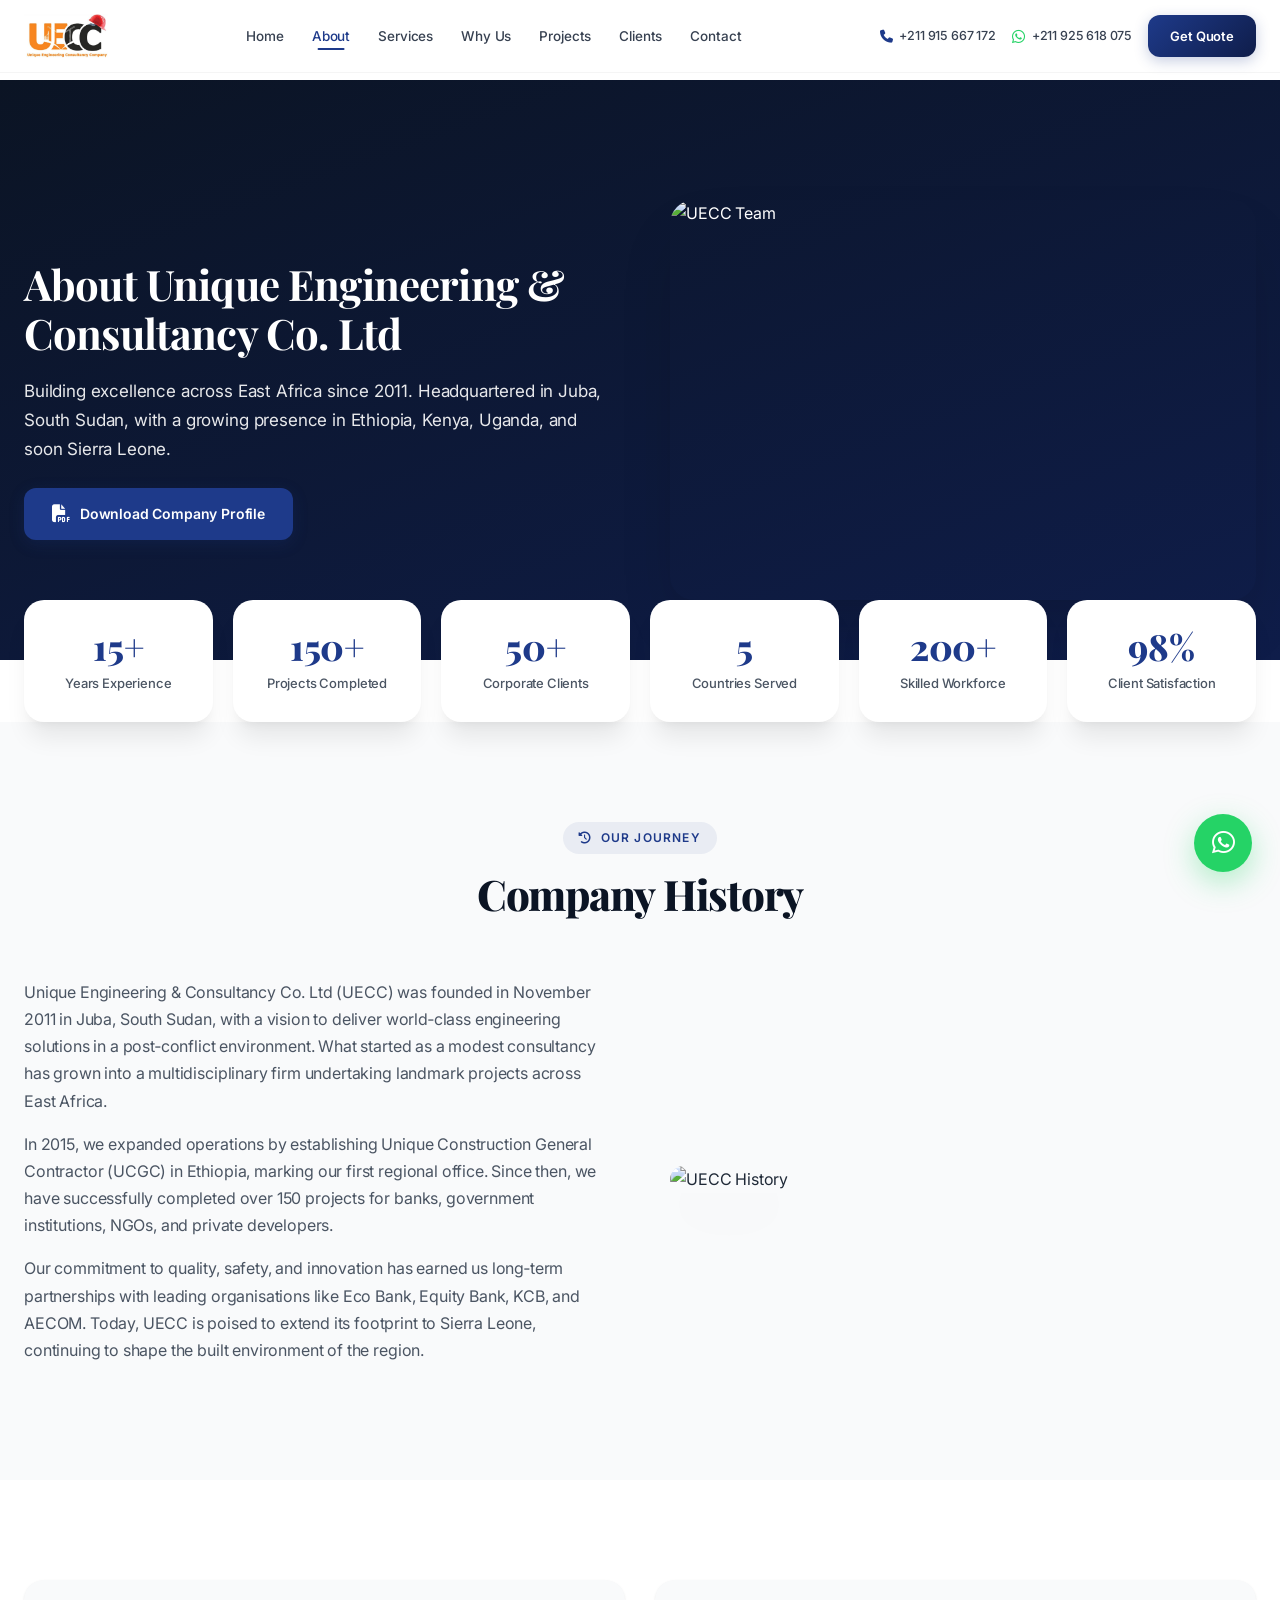
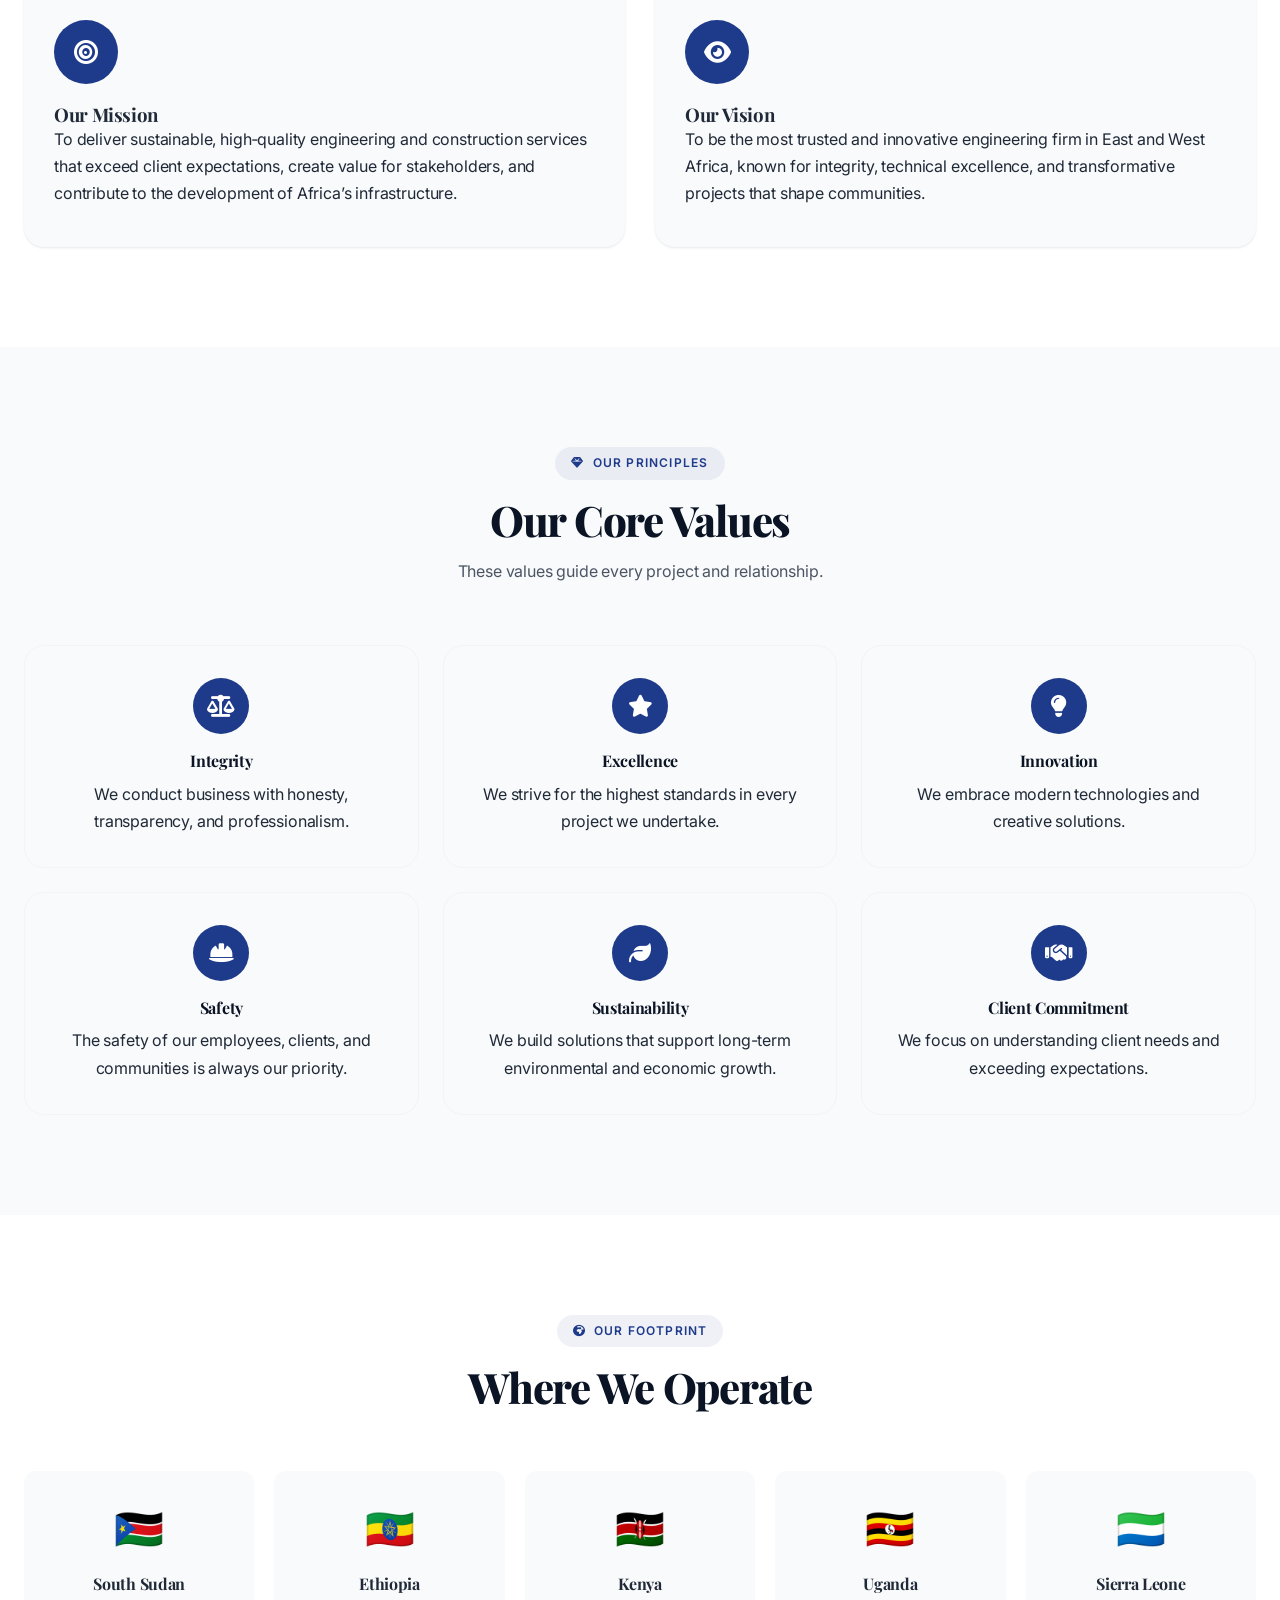
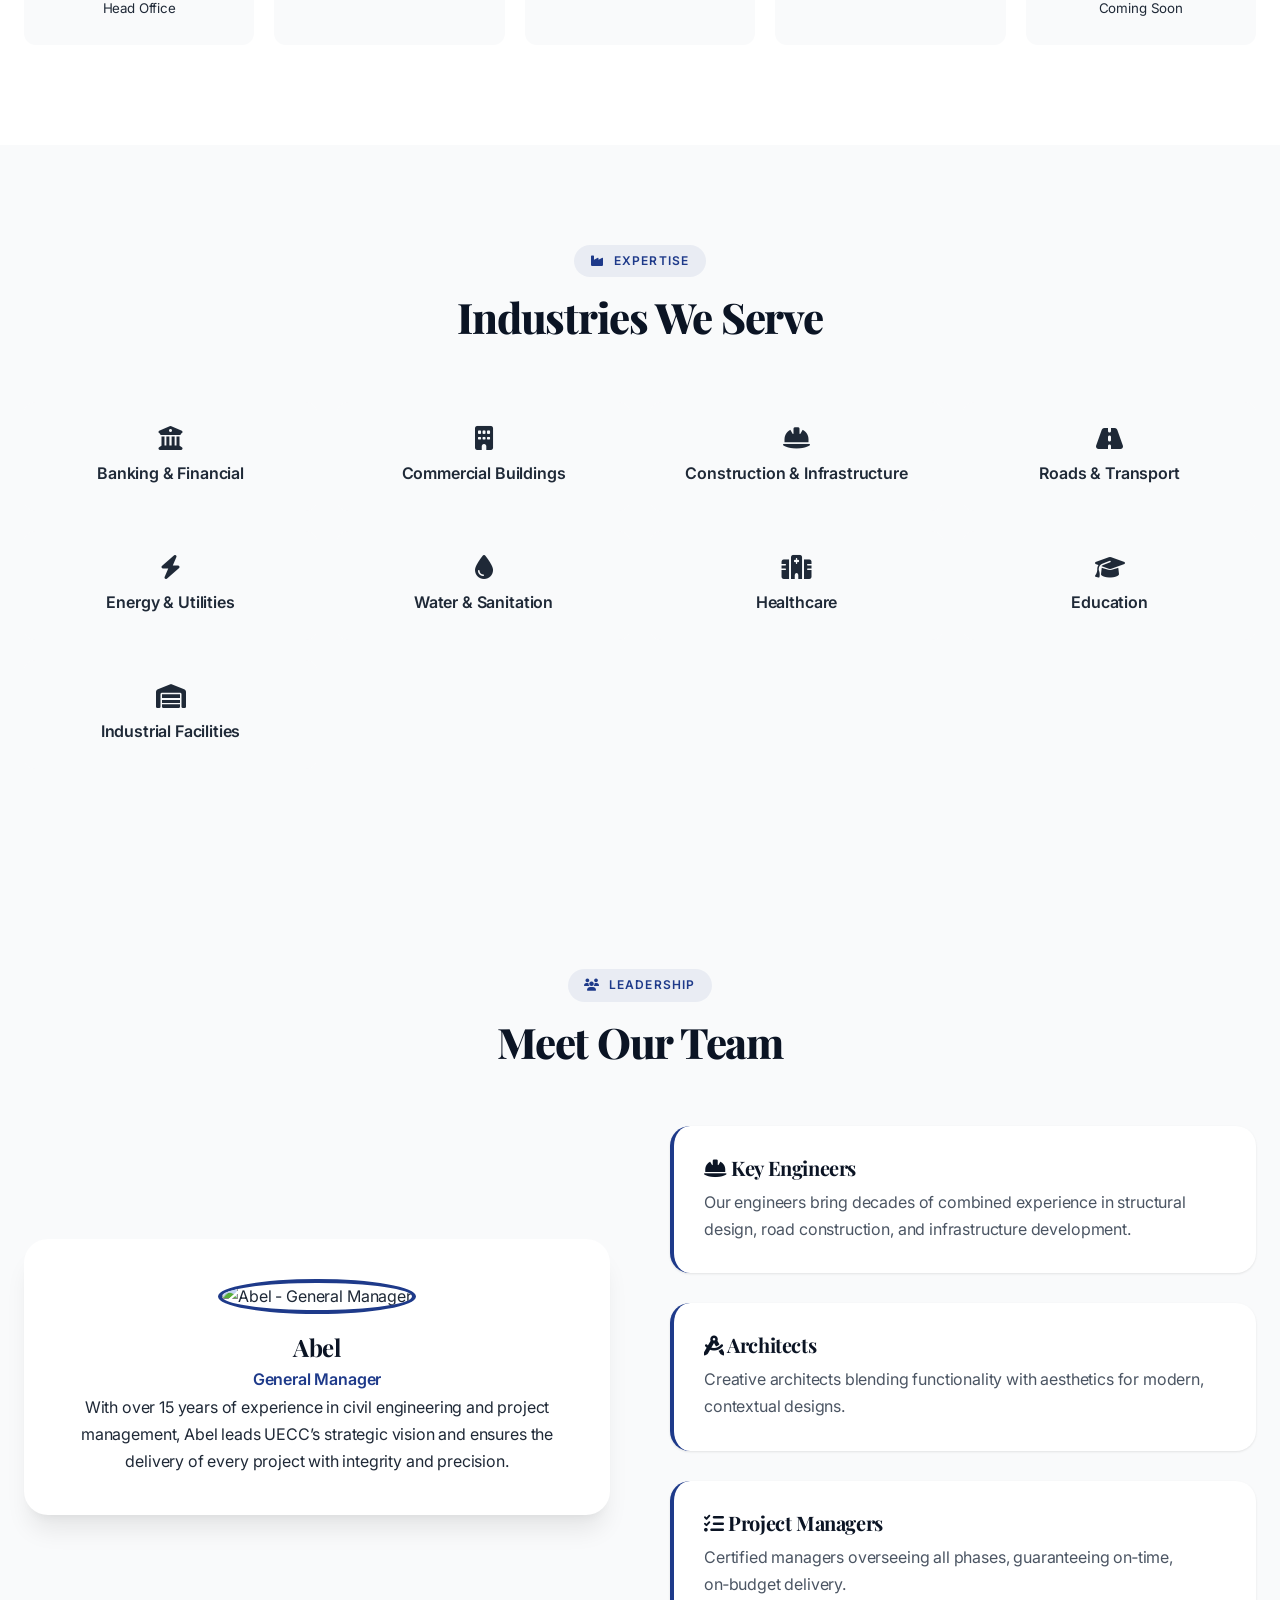
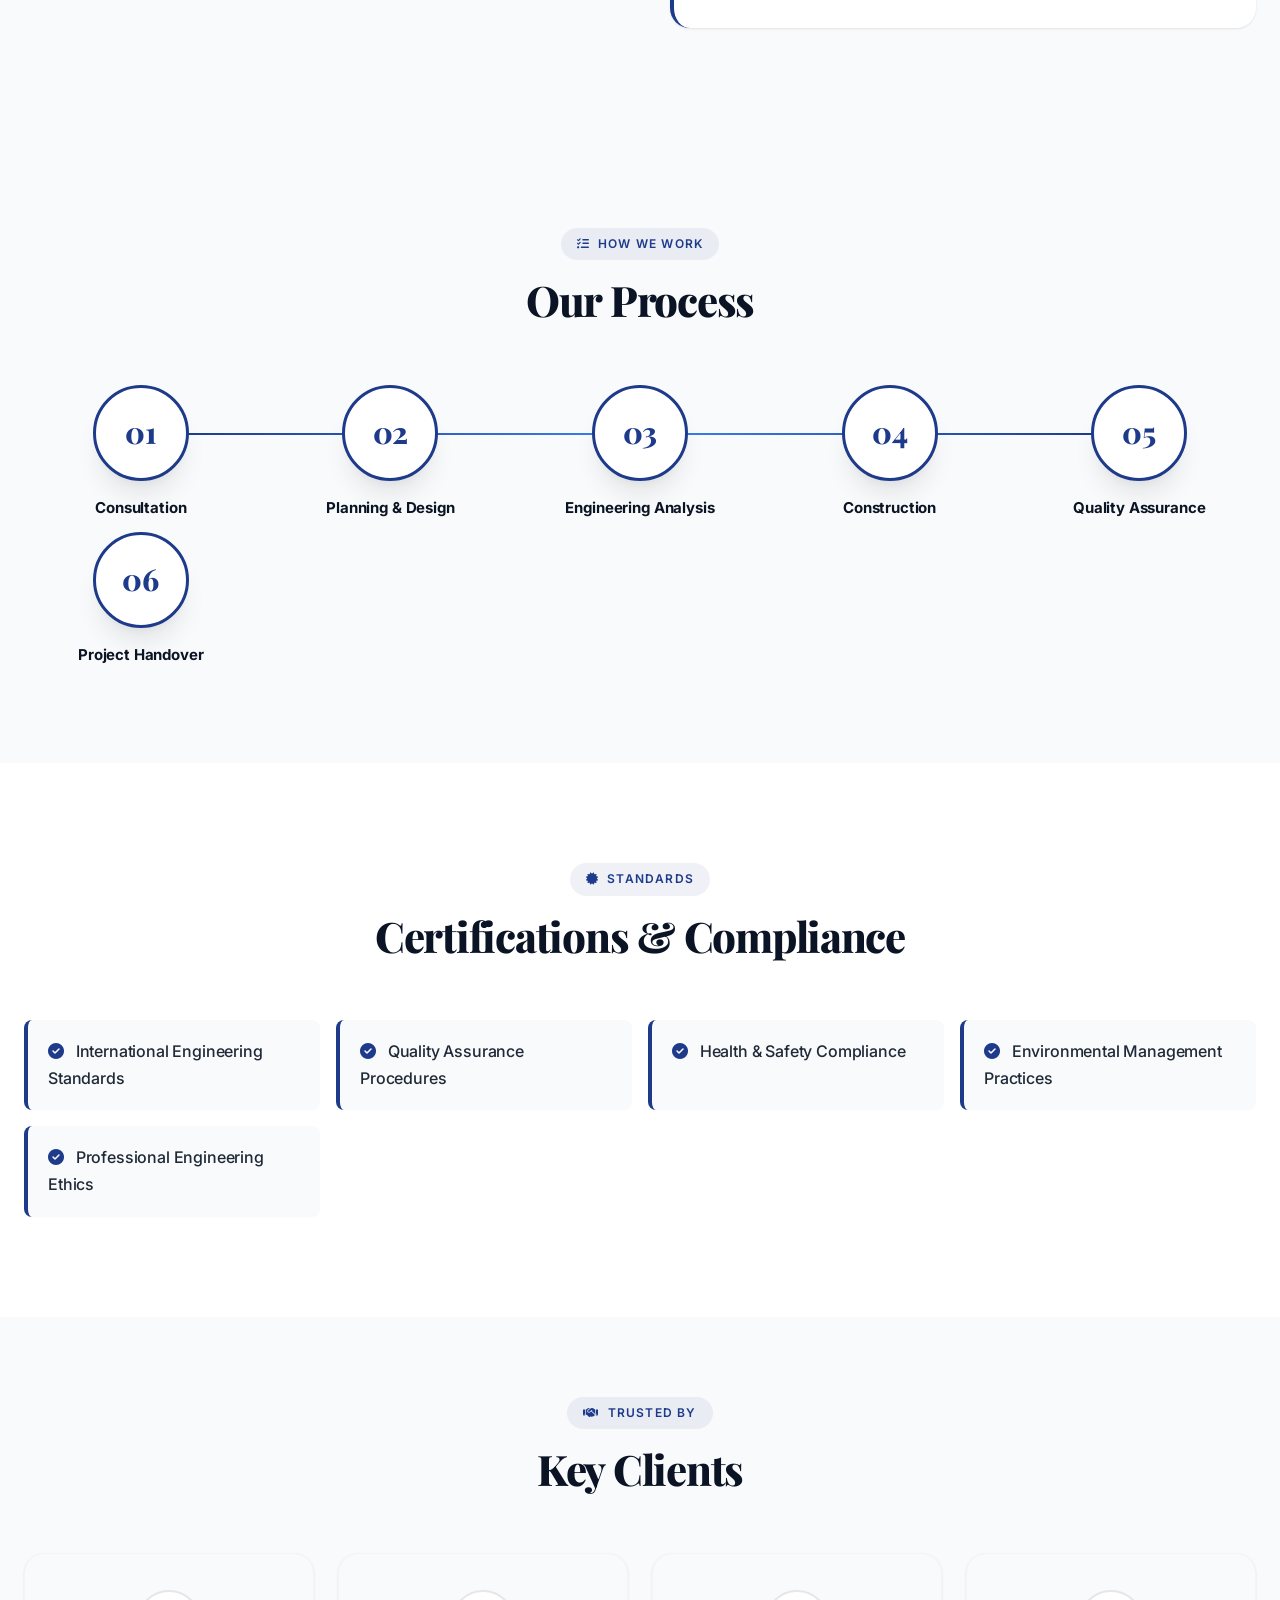
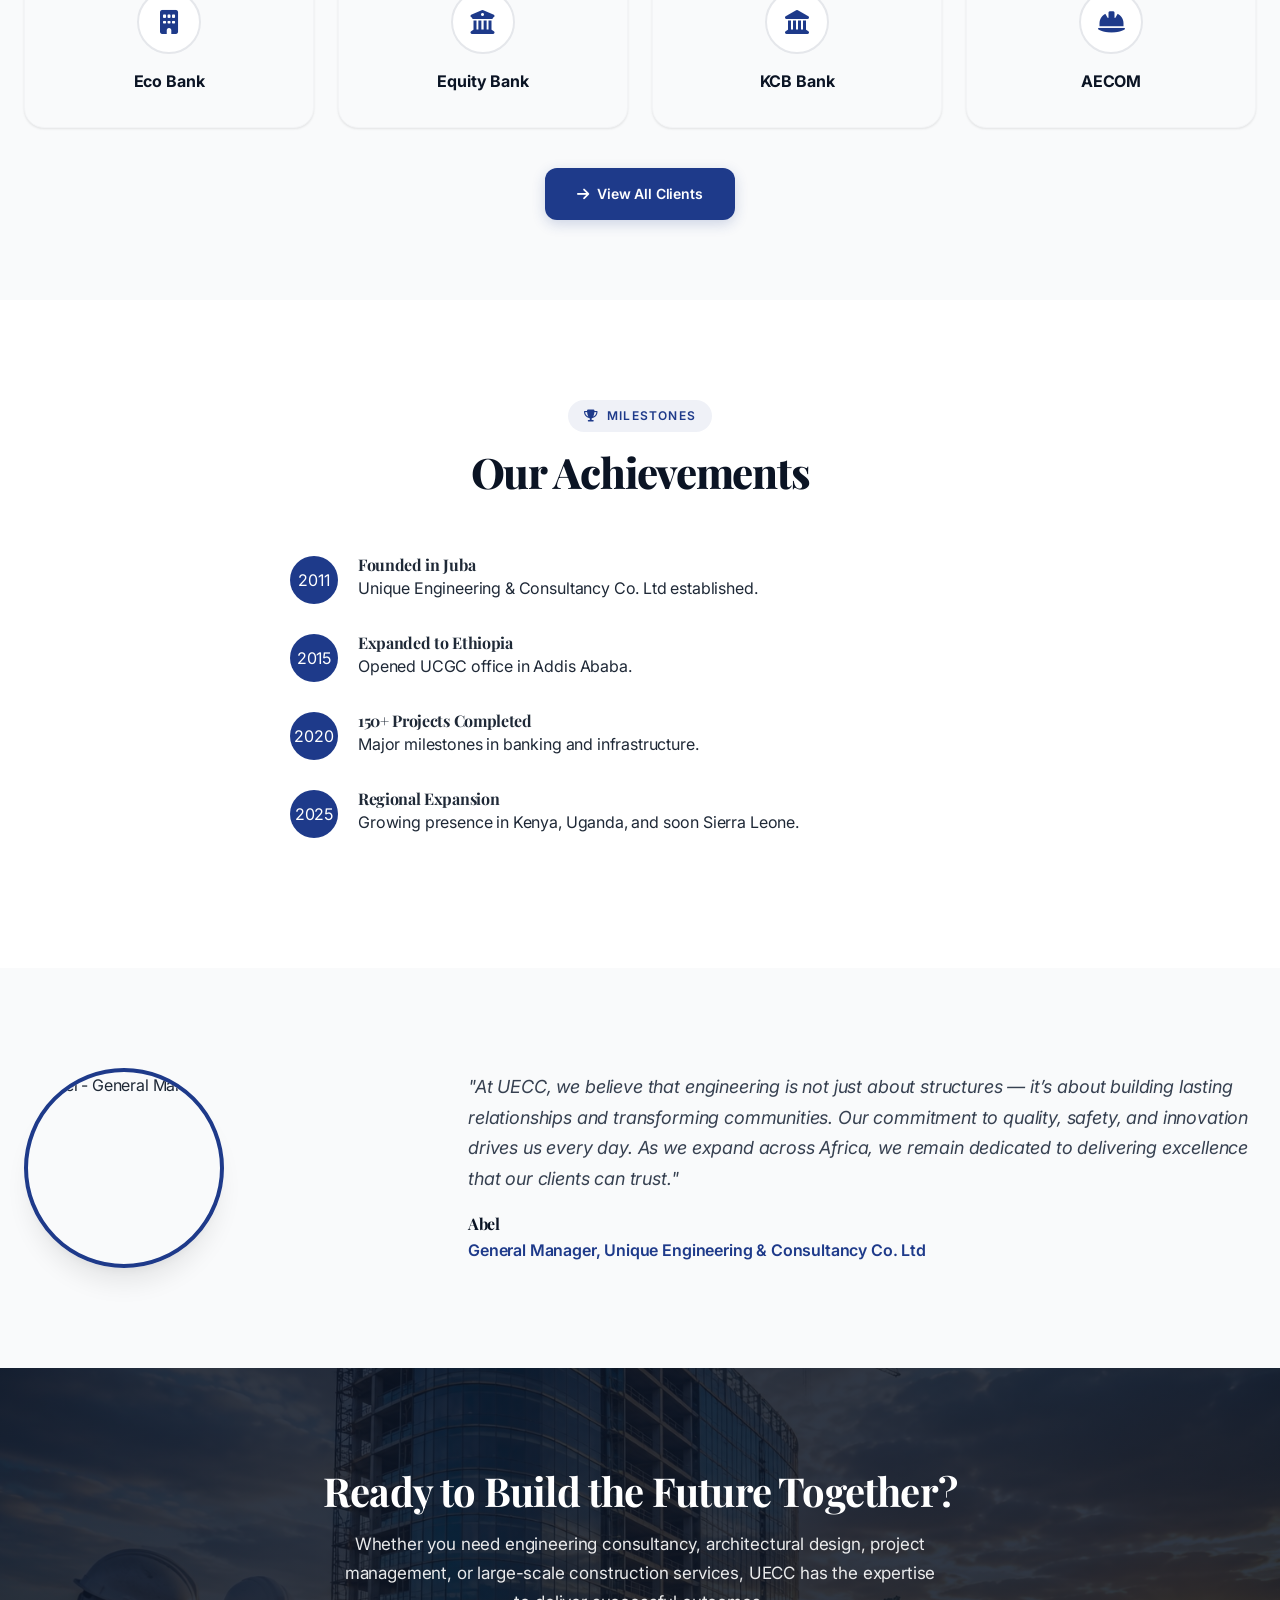
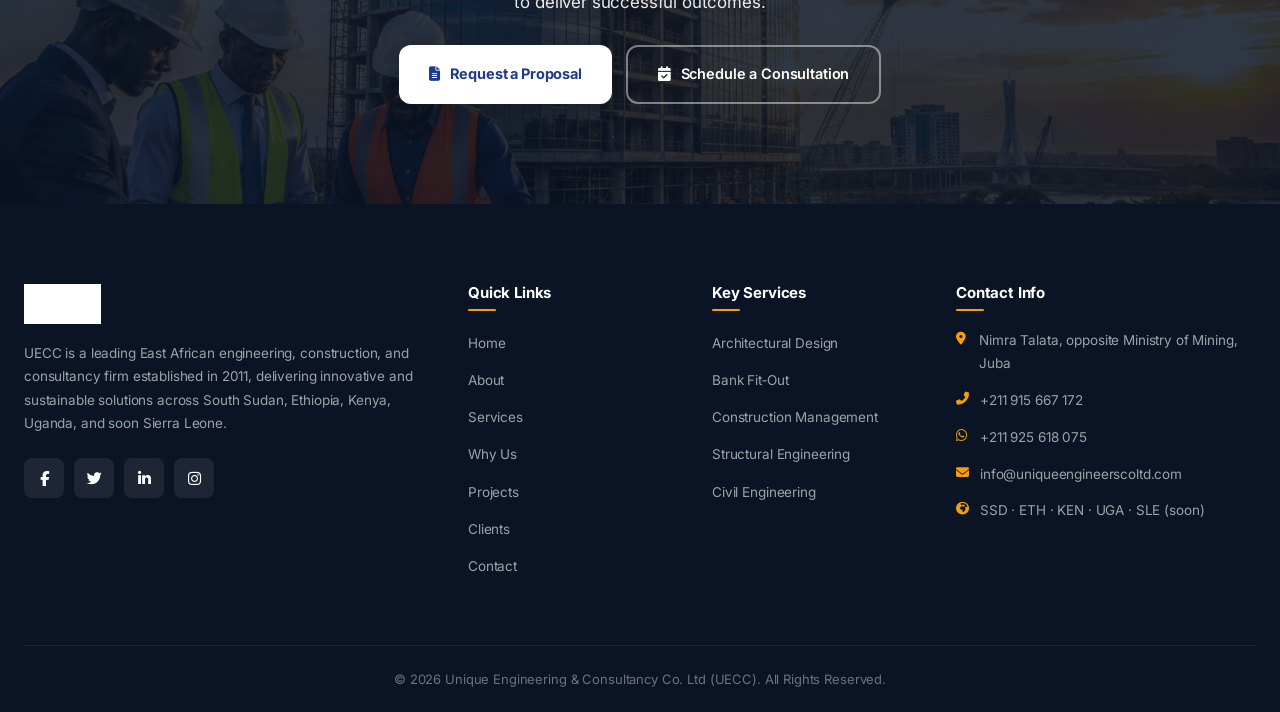
==== commit d31ce5f4: "Update about.html" ====
--- a/about.html
+++ b/about.html
@@ -221,7 +221,7 @@
                 <a href="assets/company-profile.pdf" download class="btn-download-profile"><i class="fas fa-file-pdf"></i> Download Company Profile</a>
             </div>
             <div class="about-hero-image reveal reveal-delay-2">
-                <img src="assets/unique10.jpeg" alt="UECC Team">
+                <img src="assets/aunique.jpg" alt="UECC Team">
             </div>
         </div>
     </section>
@@ -252,7 +252,7 @@
                     <p>Our commitment to quality, safety, and innovation has earned us long‑term partnerships with leading organisations like Eco Bank, Equity Bank, KCB, and AECOM. Today, UECC is poised to extend its footprint to Sierra Leone, continuing to shape the built environment of the region.</p>
                 </div>
                 <div class="history-image reveal reveal-delay-2">
-                    <img src="assets/unique10.jpeg" alt="UECC History" style="width:100%; border-radius:var(--radius-xl); box-shadow:var(--shadow-xl);">
+                    <img src="assets/aunique.jpg" alt="UECC History" style="width:100%; border-radius:var(--radius-xl); box-shadow:var(--shadow-xl);">
                 </div>
             </div>
         </div>
--- a/style.css
+++ b/style.css
@@ -472,3 +472,175 @@
     .expert-grid { grid-template-columns: 1fr; }
     .btn-service-quote { width: 100%; justify-content: center; }
 }
+
+/* ===== MOBILE MENU (already in style.css, but reinforced for safety) ===== */
+@media (max-width: 992px) {
+    .nav-links,
+    .nav-contact {
+        display: none;
+    }
+    .mobile-toggle {
+        display: block;
+    }
+}
+
+/* ===== RESPONSIVE SPLIT HEROES (Why Us & Clients) ===== */
+/* Why Us hero */
+@media (max-width: 992px) {
+    .why-hero-grid {
+        grid-template-columns: 1fr !important;
+        gap: 30px;
+    }
+    .why-hero-image img {
+        height: 300px !important;
+    }
+}
+@media (max-width: 600px) {
+    .why-hero-image img {
+        height: 250px !important;
+    }
+}
+
+/* Clients hero */
+@media (max-width: 992px) {
+    .clients-hero-grid {
+        grid-template-columns: 1fr !important;
+        gap: 30px;
+    }
+    .clients-hero-image img {
+        height: 300px !important;
+    }
+}
+@media (max-width: 600px) {
+    .clients-hero-image img {
+        height: 250px !important;
+    }
+}
+
+/* Projects hero (already a full‑width overlay, no grid to break, but fine‑tune) */
+@media (max-width: 768px) {
+    .services-hero-content {
+        padding: 40px 20px;
+    }
+}
+
+/* ===== STATS GRIDS (Why Us, Clients, Projects) ===== */
+@media (max-width: 992px) {
+    .why-stats-grid,
+    .client-stats-grid,
+    .impact-grid {
+        grid-template-columns: repeat(3, 1fr) !important;
+    }
+}
+@media (max-width: 600px) {
+    .why-stats-grid,
+    .client-stats-grid,
+    .impact-grid {
+        grid-template-columns: 1fr 1fr !important;
+    }
+}
+
+/* ===== WHY US – KEY ADVANTAGES GRID ===== */
+@media (max-width: 768px) {
+    .why-points-grid {
+        grid-template-columns: 1fr !important;
+    }
+}
+
+/* ===== WHY US – CORE VALUES GRID ===== */
+@media (max-width: 992px) {
+    .values-grid {
+        grid-template-columns: 1fr 1fr !important;
+    }
+}
+@media (max-width: 600px) {
+    .values-grid {
+        grid-template-columns: 1fr !important;
+    }
+}
+
+/* ===== INDUSTRIES GRIDS (already fixed inline, reinforced) ===== */
+@media (max-width: 992px) {
+    .industries-grid,
+    .industries-grid-page {
+        grid-template-columns: repeat(2, 1fr) !important;
+    }
+}
+@media (max-width: 600px) {
+    .industries-grid,
+    .industries-grid-page {
+        grid-template-columns: 1fr !important;
+    }
+}
+
+/* ===== PROJECTS GRID ===== */
+@media (max-width: 992px) {
+    .projects-grid {
+        grid-template-columns: repeat(2, 1fr) !important;
+    }
+}
+@media (max-width: 600px) {
+    .projects-grid {
+        grid-template-columns: 1fr !important;
+    }
+}
+
+/* ===== FEATURED PROJECT PREVIEW (on Projects page) ===== */
+@media (max-width: 992px) {
+    .featured-project-grid {
+        grid-template-columns: 1fr !important;
+    }
+}
+
+/* ===== CLIENT LOGO WALL (Clients page) ===== */
+@media (max-width: 1200px) {
+    .clients-grid-page .clients-grid {
+        grid-template-columns: repeat(3, 1fr) !important;
+    }
+}
+@media (max-width: 768px) {
+    .clients-grid-page .clients-grid {
+        grid-template-columns: repeat(2, 1fr) !important;
+    }
+}
+@media (max-width: 480px) {
+    .clients-grid-page .clients-grid {
+        grid-template-columns: 1fr !important;
+    }
+}
+
+/* ===== TESTIMONIALS GRID (Why Us & Clients) ===== */
+@media (max-width: 992px) {
+    .testimonial-static,
+    .testimonial-static-cards {
+        grid-template-columns: 1fr !important;
+    }
+}
+
+/* ===== CERTIFICATIONS GRID ===== */
+@media (max-width: 600px) {
+    .certifications-grid {
+        grid-template-columns: 1fr !important;
+    }
+}
+
+/* ===== PROCESS STEPS (flex wrap already, but ensure they don't overflow) ===== */
+.process-steps {
+    flex-wrap: wrap;
+    gap: 20px;
+}
+
+/* ===== GENERAL SECTION PADDING FOR SMALL SCREENS ===== */
+@media (max-width: 768px) {
+    section {
+        padding: 60px 0;
+    }
+}
+
+/* ===== HERO BADGE (for small screens) ===== */
+@media (max-width: 480px) {
+    .hero-badge {
+        font-size: 10px;
+        padding: 6px 14px;
+    }
+}
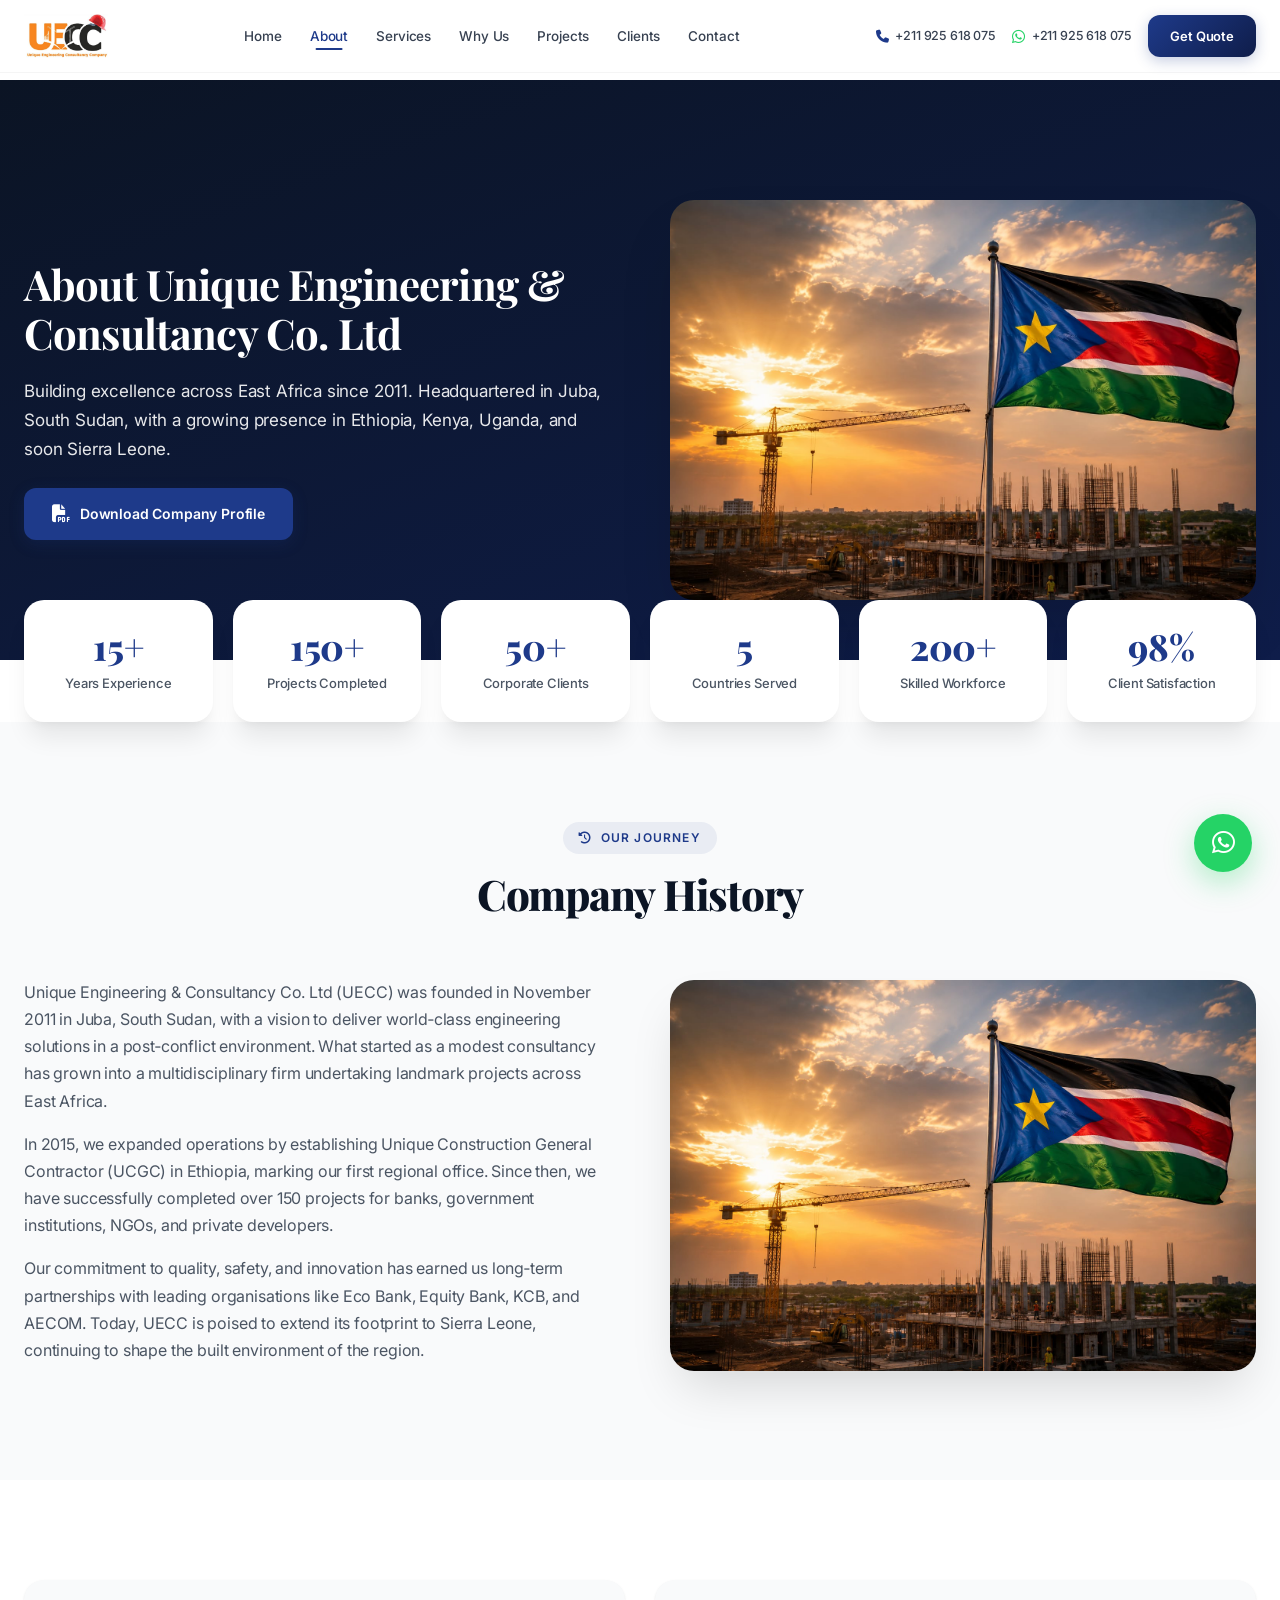
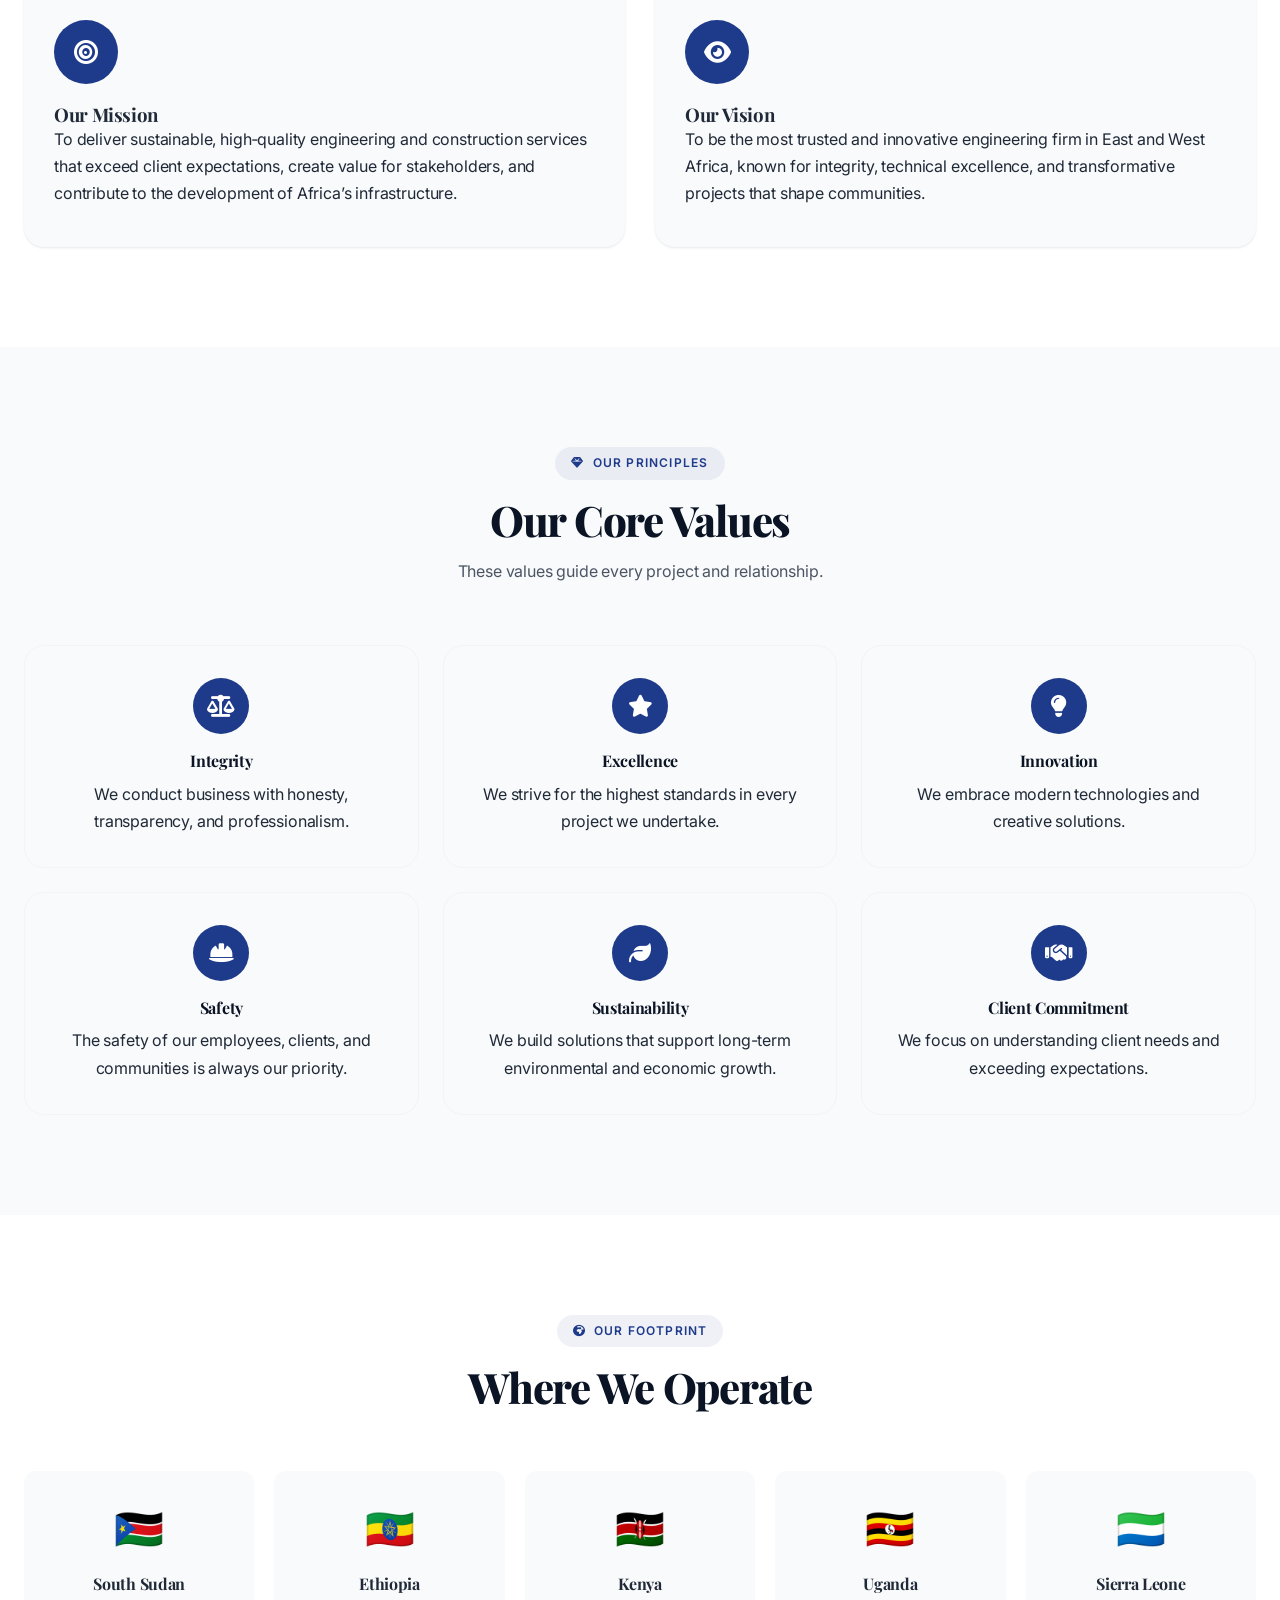
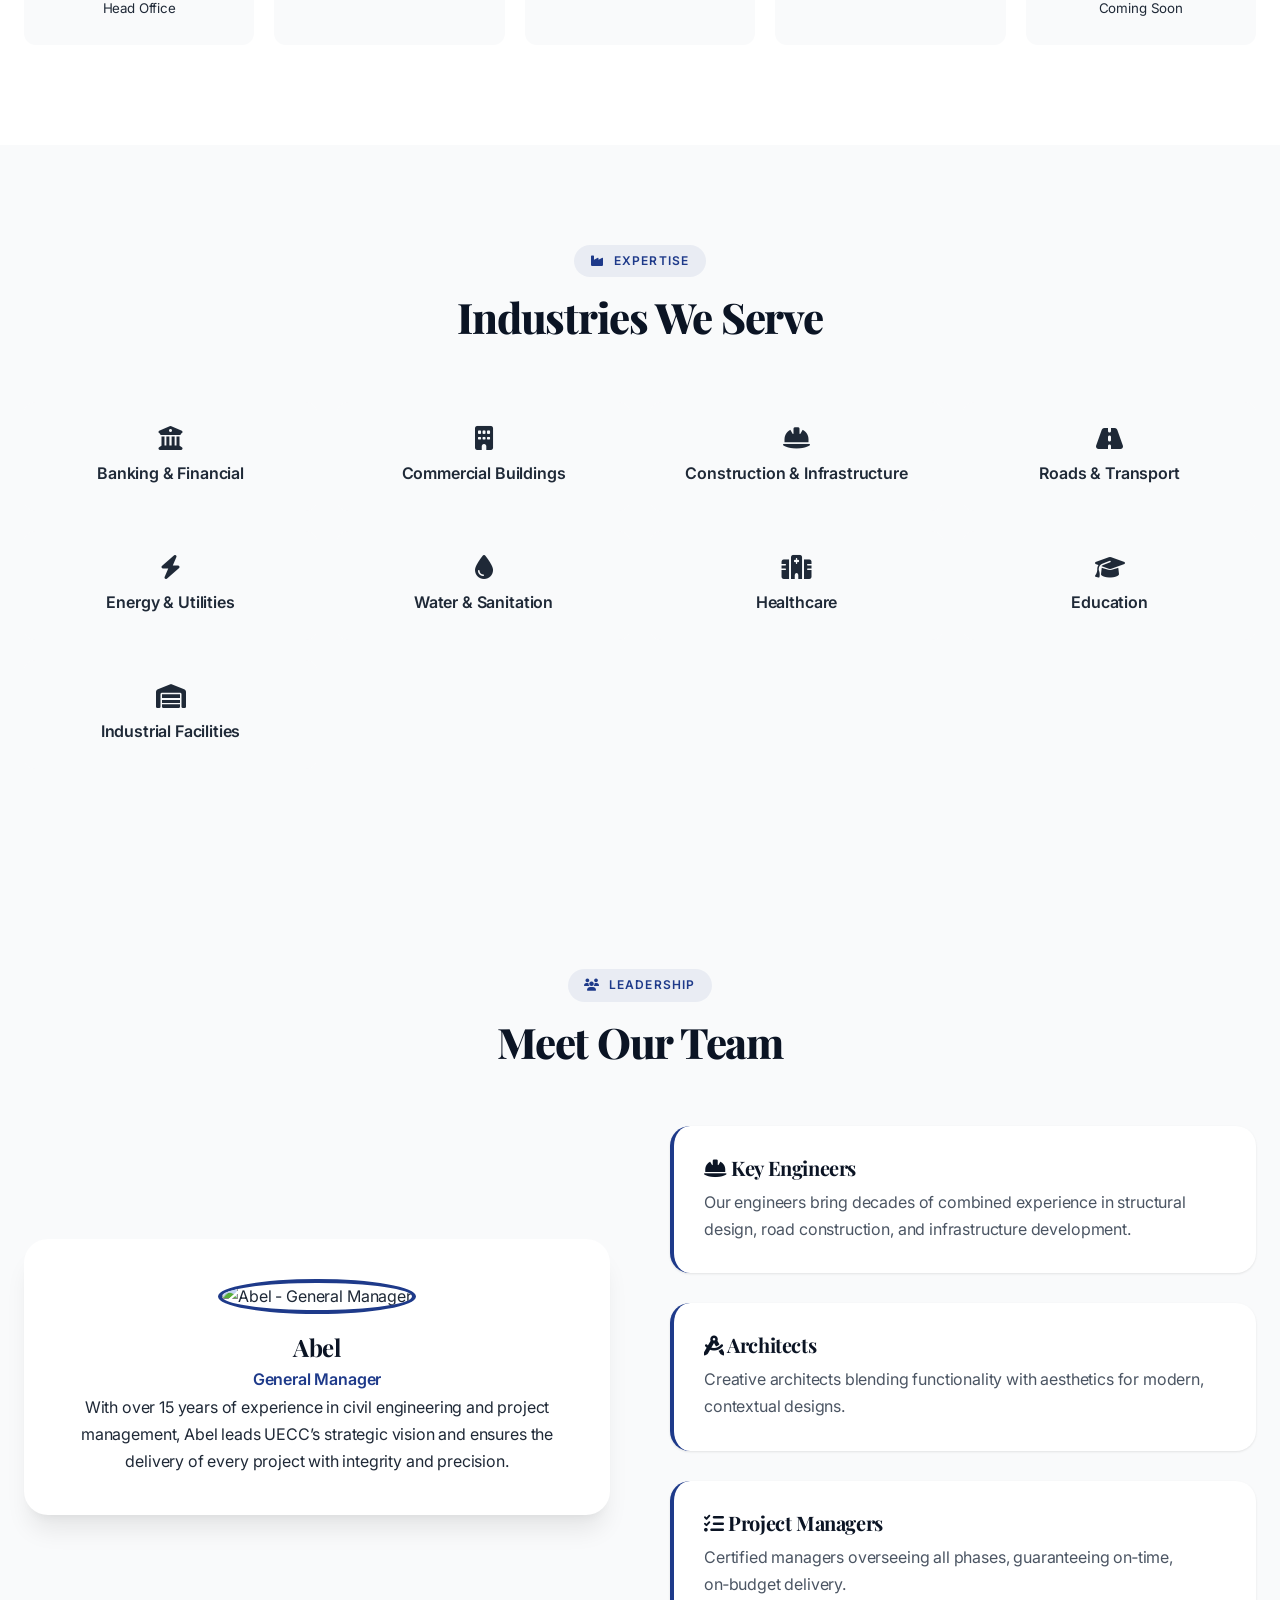
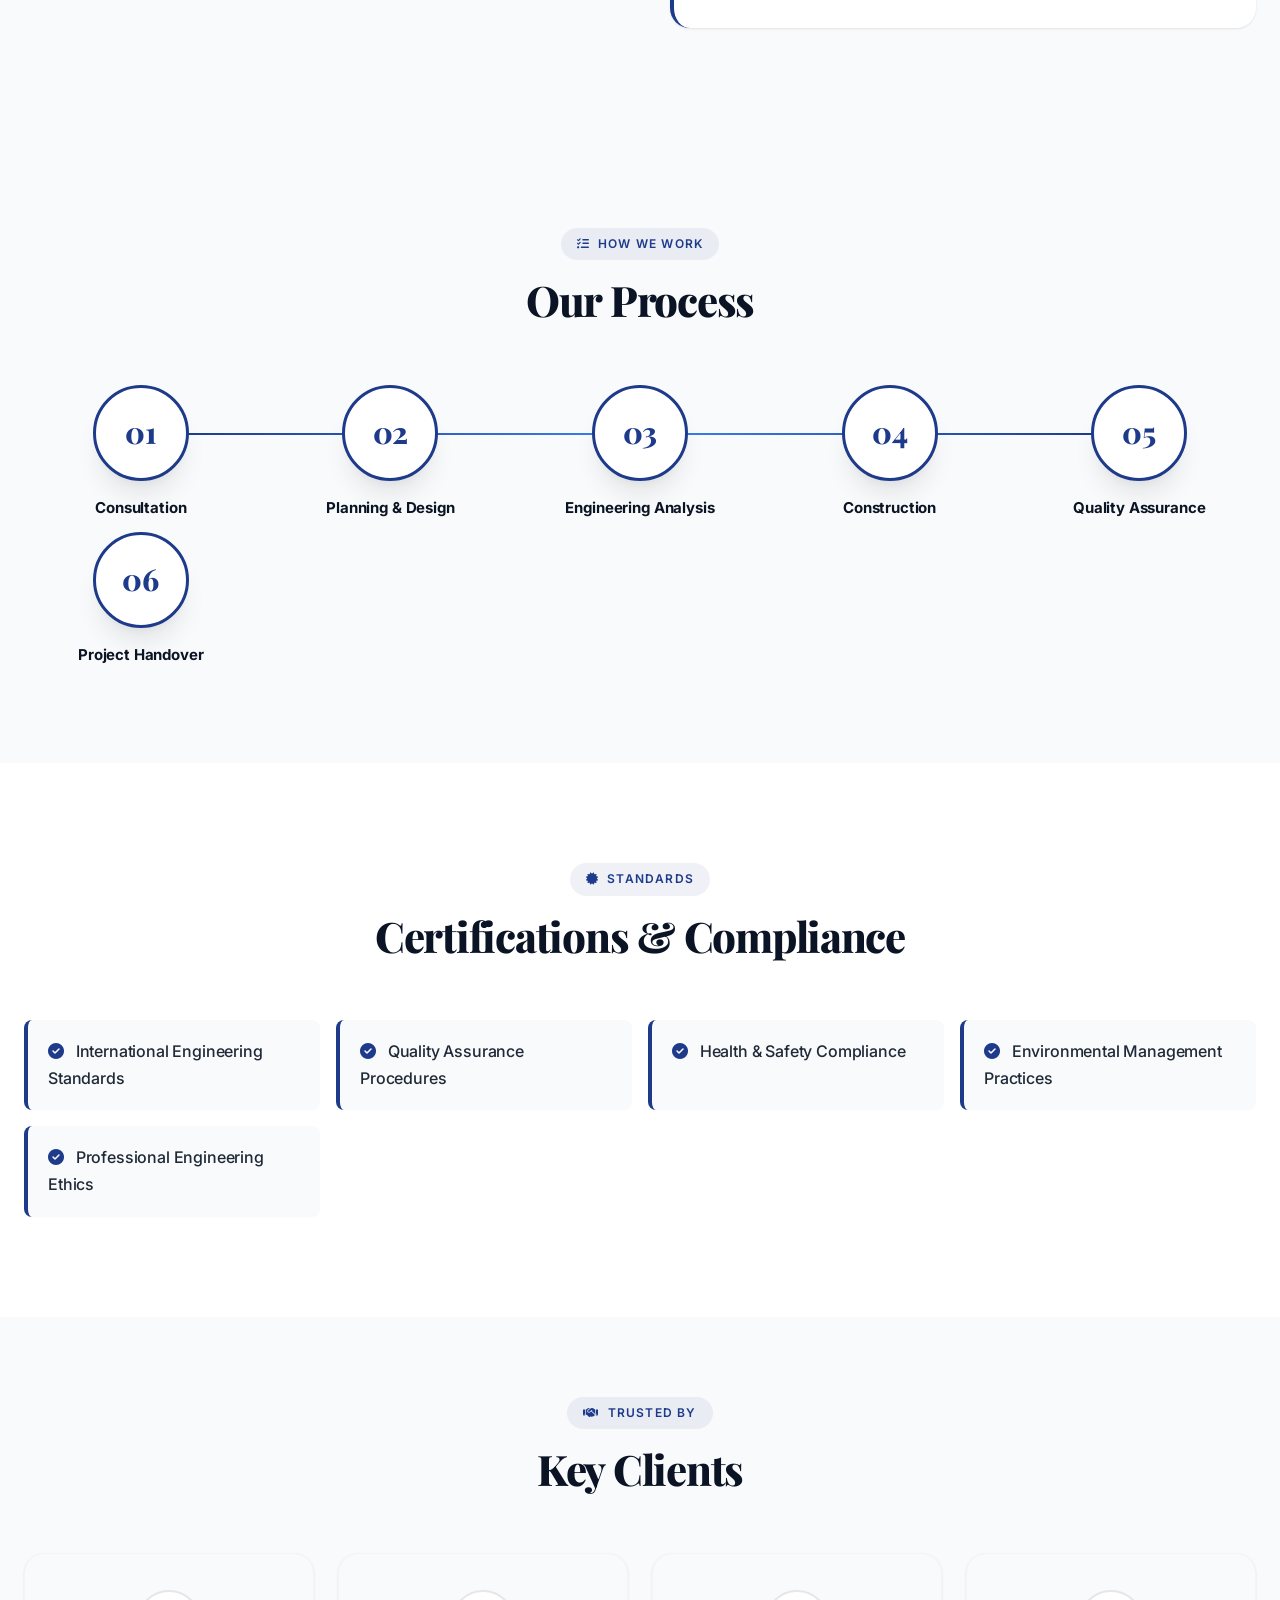
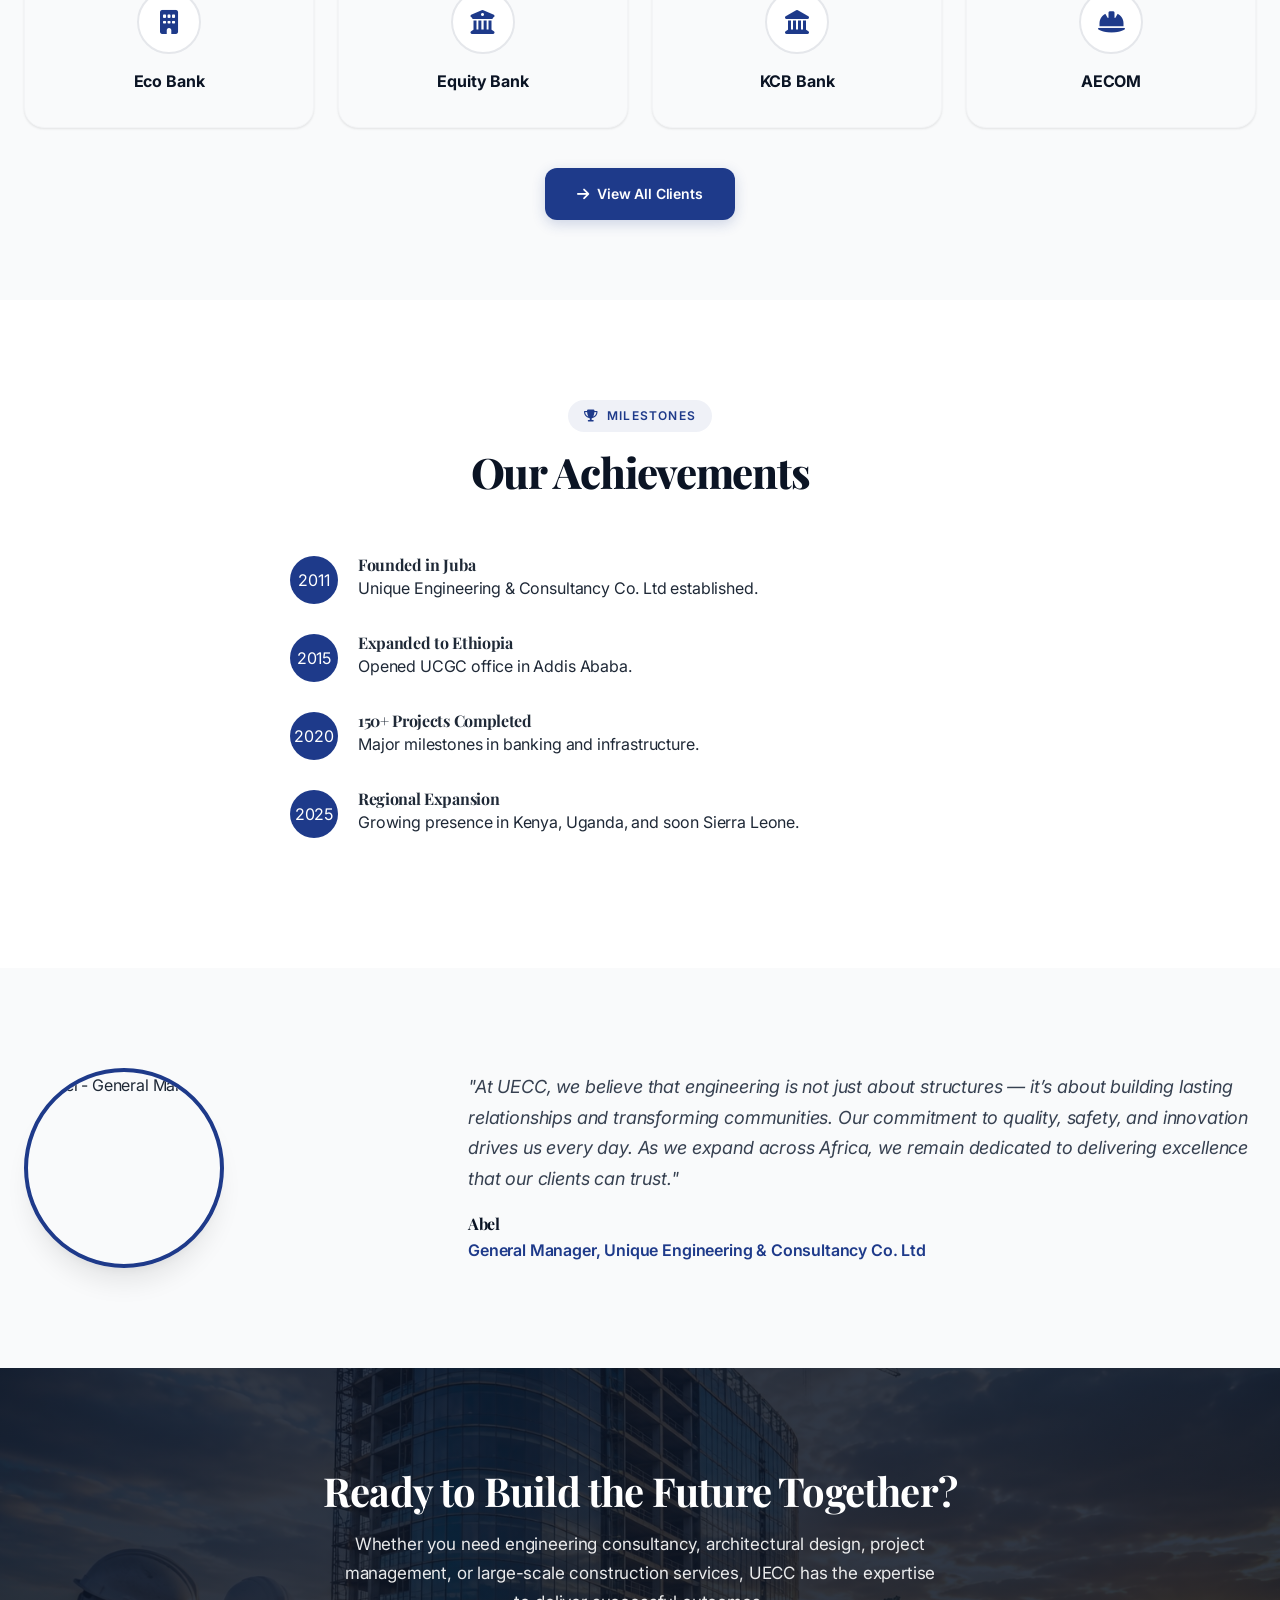
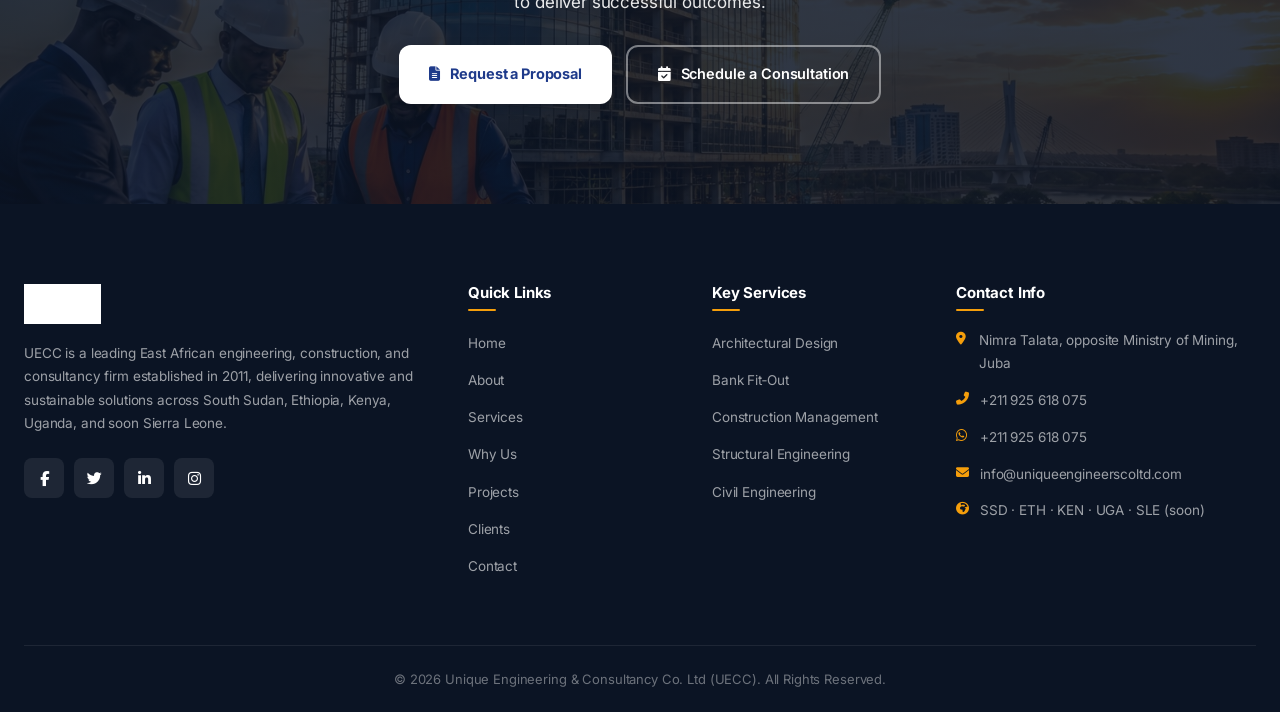
==== commit ebc80987: "Update about.html" ====
--- a/about.html
+++ b/about.html
@@ -187,7 +187,7 @@
                 <li><a href="contact.html">Contact</a></li>
             </ul>
             <div class="nav-contact">
-                <a href="tel:+211915667172" class="nav-phone"><i class="fas fa-phone"></i><span>+211 915 667 172</span></a>
+                <a href="tel:+211925618075" class="nav-phone"><i class="fas fa-phone"></i><span>+211 925 618 075</span></a>
                 <a href="https://wa.me/211925618075" class="nav-whatsapp" target="_blank"><i class="fab fa-whatsapp"></i><span>+211 925 618 075</span></a>
                 <a href="contact.html" class="btn-quote">Get Quote</a>
             </div>
@@ -206,7 +206,7 @@
             <li><a href="projects.html" onclick="closeMobileMenu()">Projects</a></li>
             <li><a href="clients.html" onclick="closeMobileMenu()">Clients</a></li>
             <li><a href="contact.html" onclick="closeMobileMenu()">Contact</a></li>
-            <li><a href="tel:+211915667172"><i class="fas fa-phone"></i> +211 915 667 172</a></li>
+            <li><a href="tel:+211925618075"><i class="fas fa-phone"></i> +211 925 618 075</a></li>
             <li><a href="https://wa.me/211925618075" target="_blank"><i class="fab fa-whatsapp"></i> +211 925 618 075</a></li>
         </ul>
         <a href="contact.html" class="btn-quote" style="display:block;text-align:center;margin-top:16px;" onclick="closeMobileMenu()">Get a Free Quote</a>
@@ -526,10 +526,10 @@
                         <li><a href="services.html">Civil Engineering</a></li>
                     </ul>
                 </div>
-                <div class="footer-col">
+                  <div class="footer-col">
                     <h4>Contact Info</h4>
                     <div class="footer-contact-item"><i class="fas fa-map-marker-alt"></i><span>Nimra Talata, opposite Ministry of Mining, Juba</span></div>
-                    <div class="footer-contact-item"><i class="fas fa-phone-alt"></i><a href="tel:+211915667172">+211 915 667 172</a></div>
+                    <div class="footer-contact-item"><i class="fas fa-phone-alt"></i><a href="tel:+211925618075">+211 925 618 075</a></div>
                     <div class="footer-contact-item"><i class="fab fa-whatsapp"></i><a href="https://wa.me/211925618075">+211 925 618 075</a></div>
                     <div class="footer-contact-item"><i class="fas fa-envelope"></i><a href="mailto:info@uniqueengineerscoltd.com">info@uniqueengineerscoltd.com</a></div>
                     <div class="footer-contact-item"><i class="fas fa-globe-africa"></i><span>SSD · ETH · KEN · UGA · SLE (soon)</span></div>
--- a/style.css
+++ b/style.css
@@ -112,7 +112,57 @@
 /* ===== CLIENT LOGO SCROLL ===== */
 .client-logos { padding: 60px 0; background: white; overflow: hidden; }
 .logo-scroll-container { width: 100%; overflow: hidden; mask-image: linear-gradient(to right, transparent 0%, black 15%, black 85%, transparent 100%); -webkit-mask-image: linear-gradient(to right, transparent 0%, black 15%, black 85%, transparent 100%); }
-.logo-track { display: flex; width: max-content; animation: scrollLogos 30s linear infinite; }
+/* ===== SMOOTH INFINITE CLIENT LOGO SCROLL ===== */
+.logo-scroll-container {
+    width: 100%;
+    overflow: hidden;
+    mask-image: linear-gradient(to right, transparent 0%, black 15%, black 85%, transparent 100%);
+    -webkit-mask-image: linear-gradient(to right, transparent 0%, black 15%, black 85%, transparent 100%);
+}
+.logo-track {
+    display: flex;
+    width: max-content;
+    will-change: transform;
+}
+.logo-set {
+    display: flex;
+    gap: 48px;
+    align-items: center;
+    padding: 10px 0;
+    flex-shrink: 0;
+}
+.logo-set img {
+    height: 70px;
+    width: auto;
+    object-fit: contain;
+    filter: grayscale(30%);
+    opacity: 0.85;
+    transition: all 0.3s ease;
+}
+.logo-set img:hover {
+    filter: grayscale(0%);
+    opacity: 1;
+}
+
+/* Smooth infinite animation */
+@keyframes scrollLogos {
+    0% {
+        transform: translateX(0);
+    }
+    100% {
+        transform: translateX(-50%);
+    }
+}
+
+/* Apply animation via JavaScript to avoid any CSS reflow issues */
+.logo-track.animated {
+    animation: scrollLogos 20s linear infinite;
+}
+
+/* Pause animation on hover so users can click links */
+.logo-track.animated:hover {
+    animation-play-state: paused;
+}
 .logo-set { display: flex; gap: 48px; align-items: center; padding: 10px 0; }
 .logo-set img { height: 70px; width: auto; object-fit: contain; filter: grayscale(30%); opacity: 0.85; transition: all 0.3s ease; flex-shrink: 0; }
 .logo-set img:hover { filter: grayscale(0%); opacity: 1; }
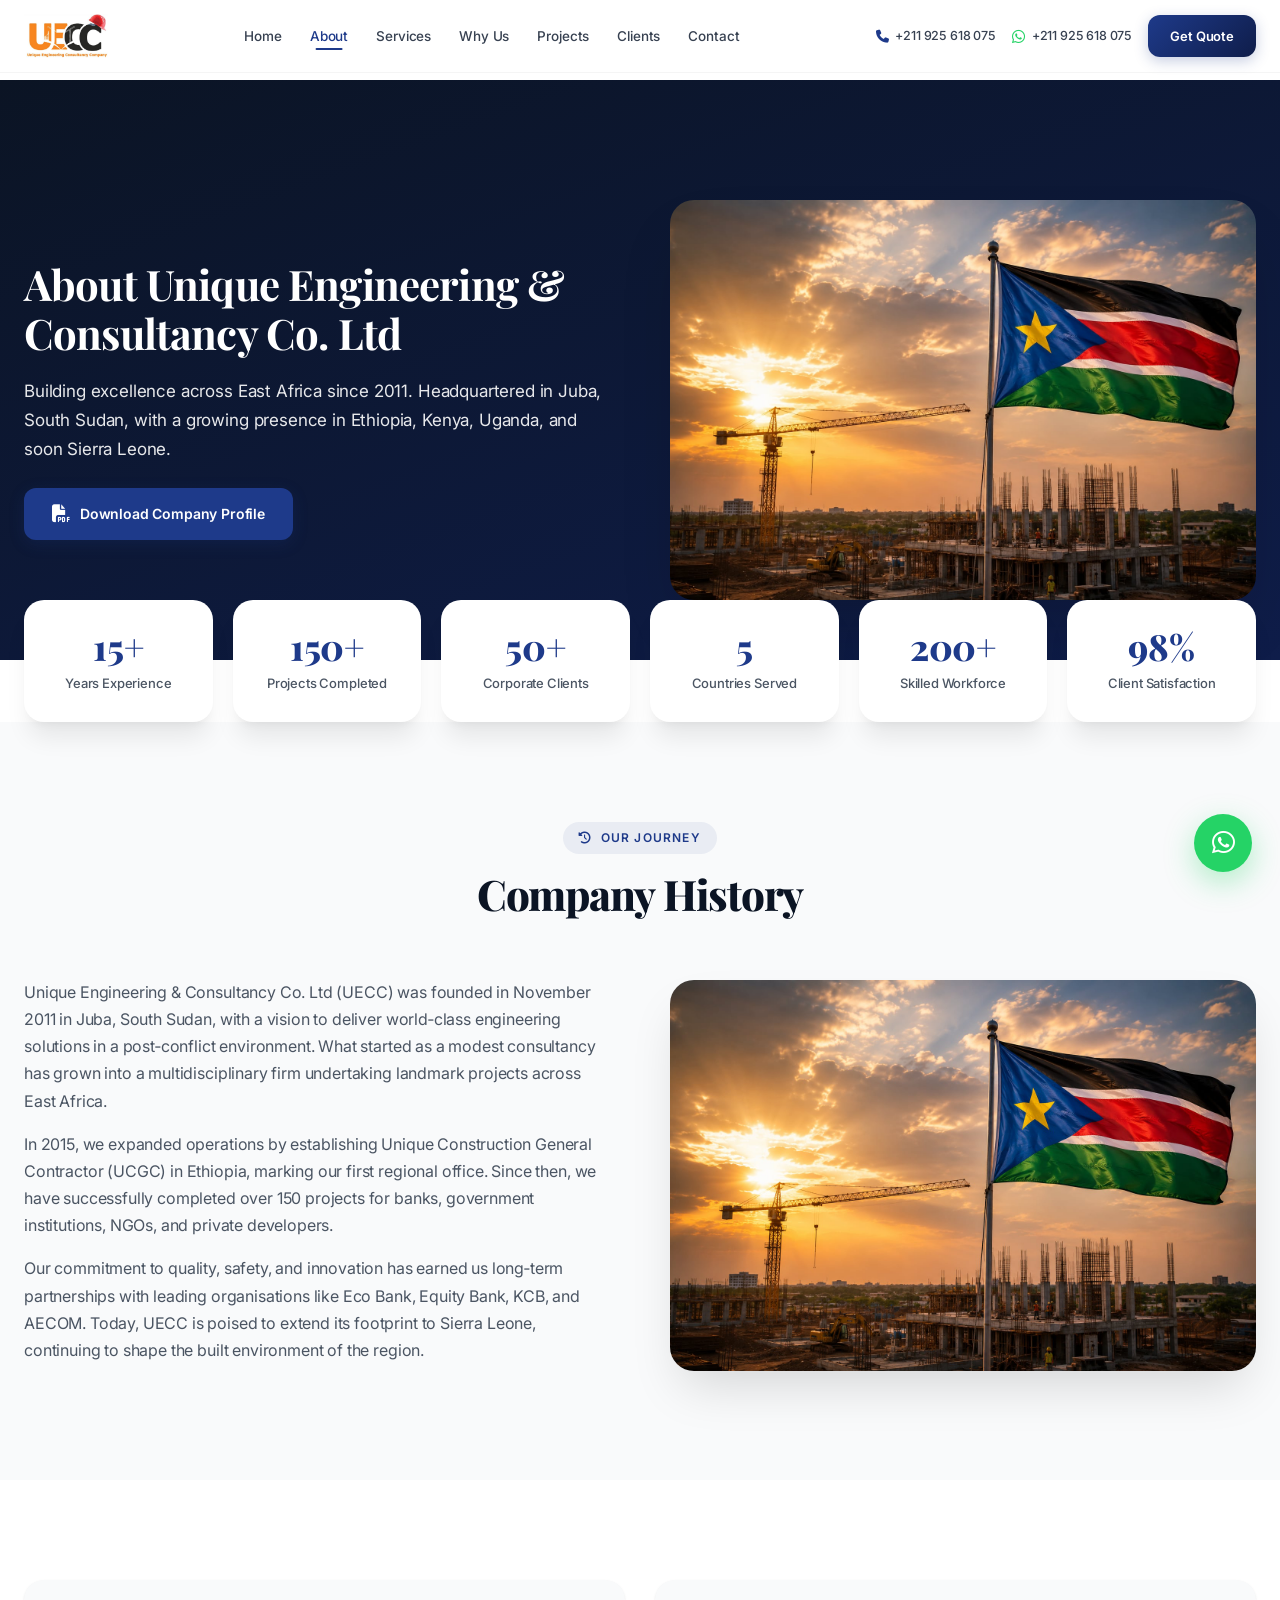
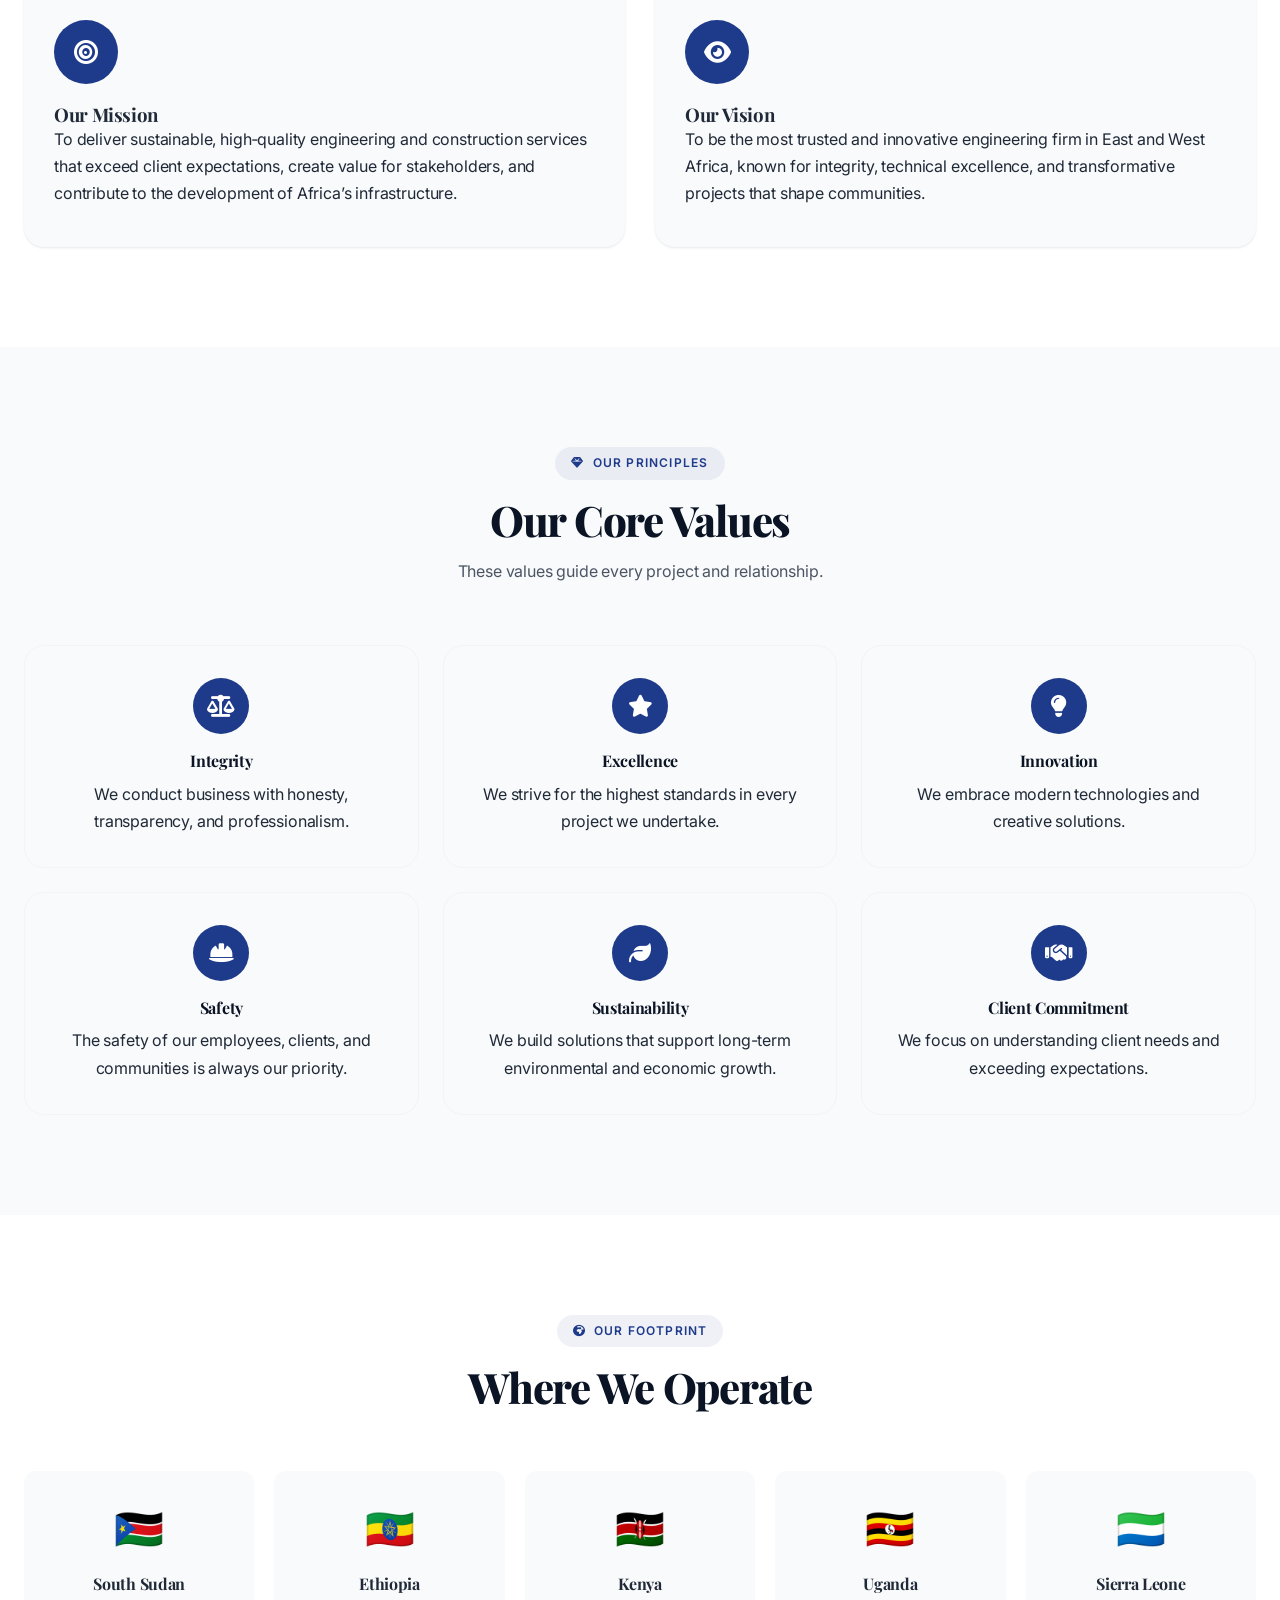
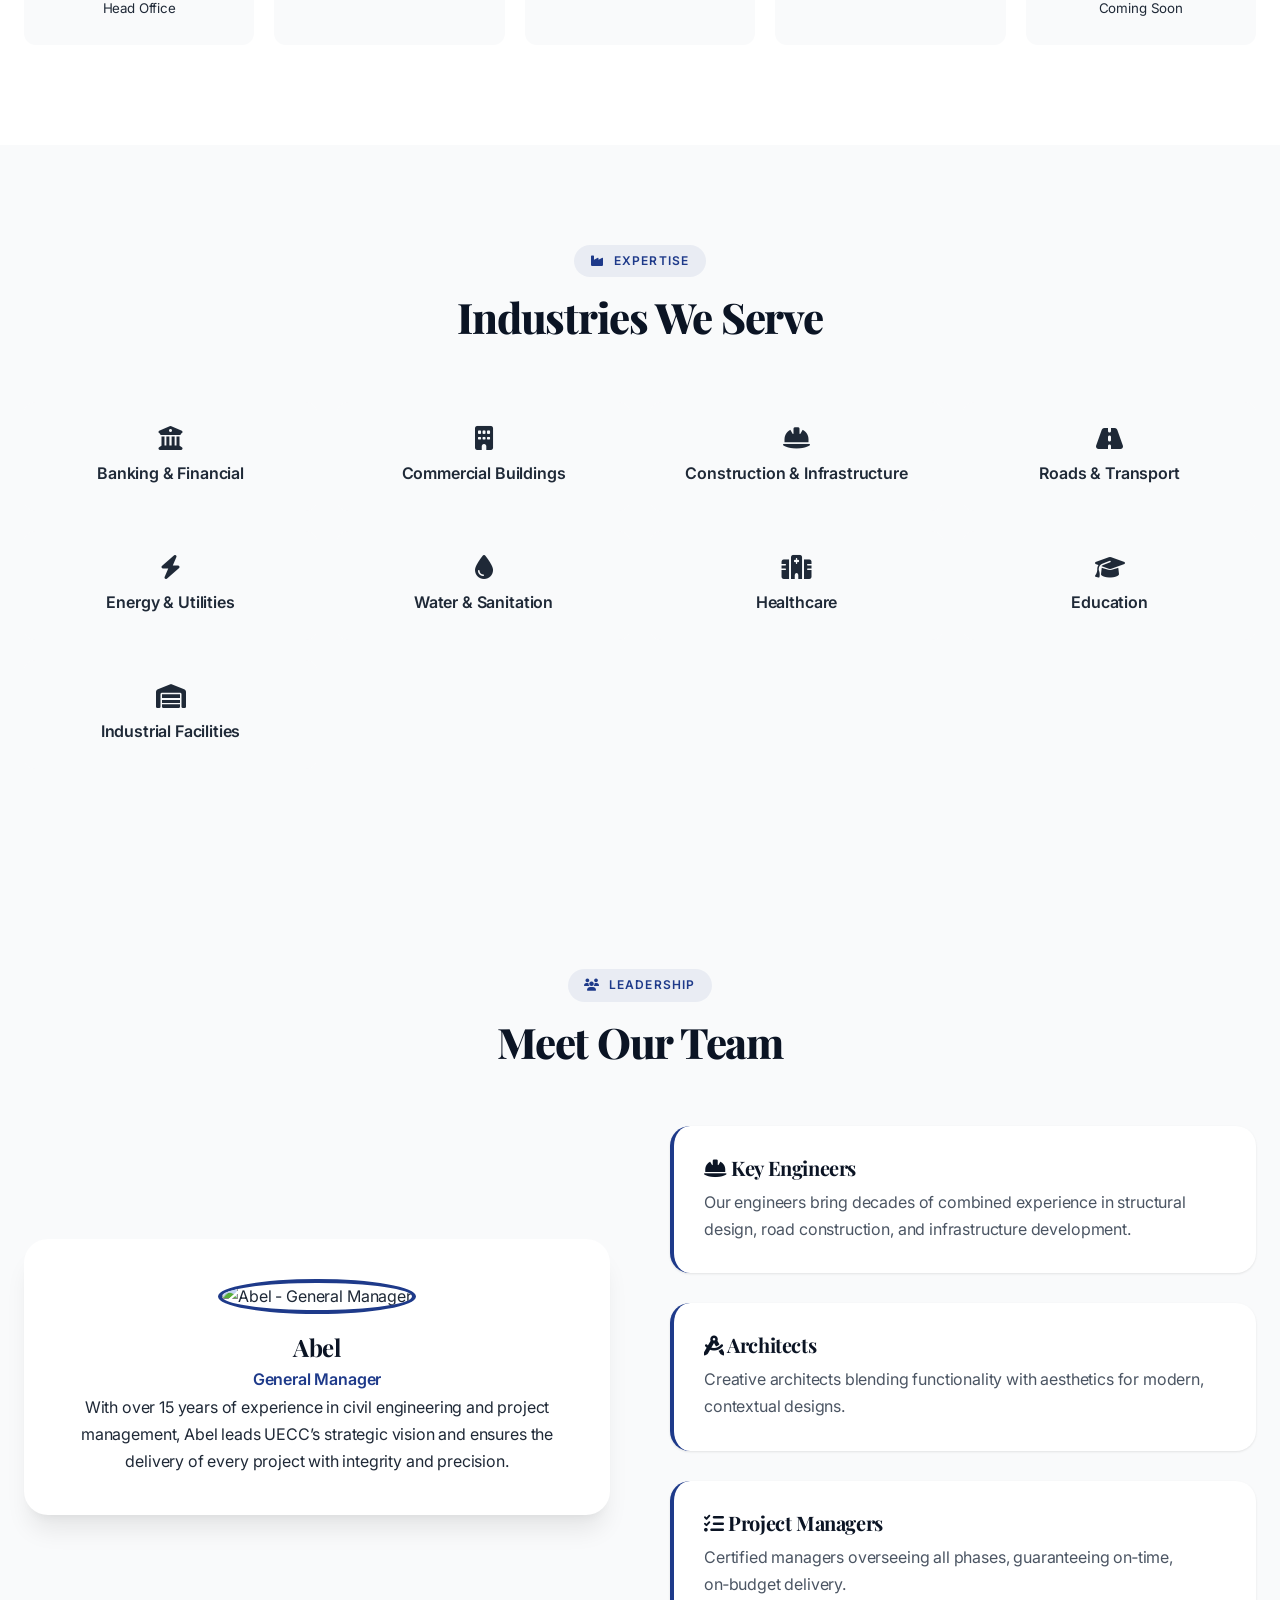
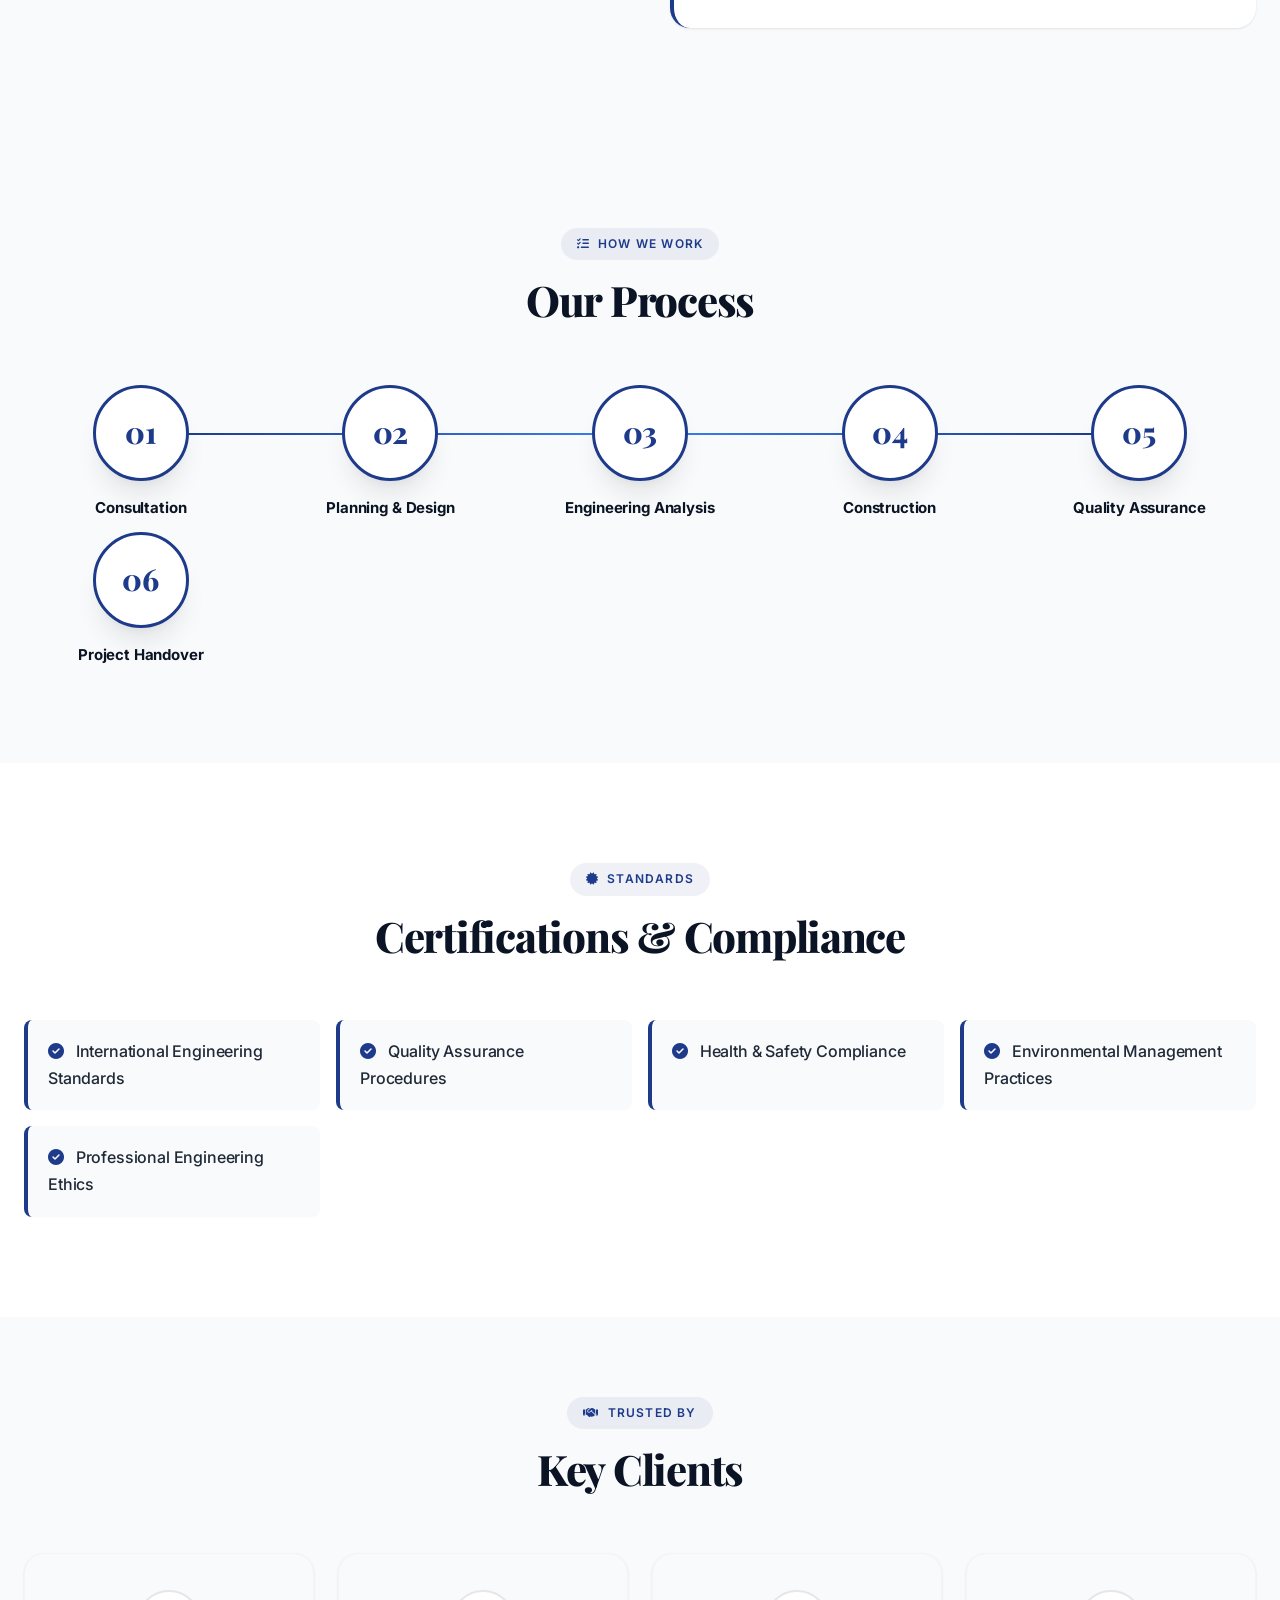
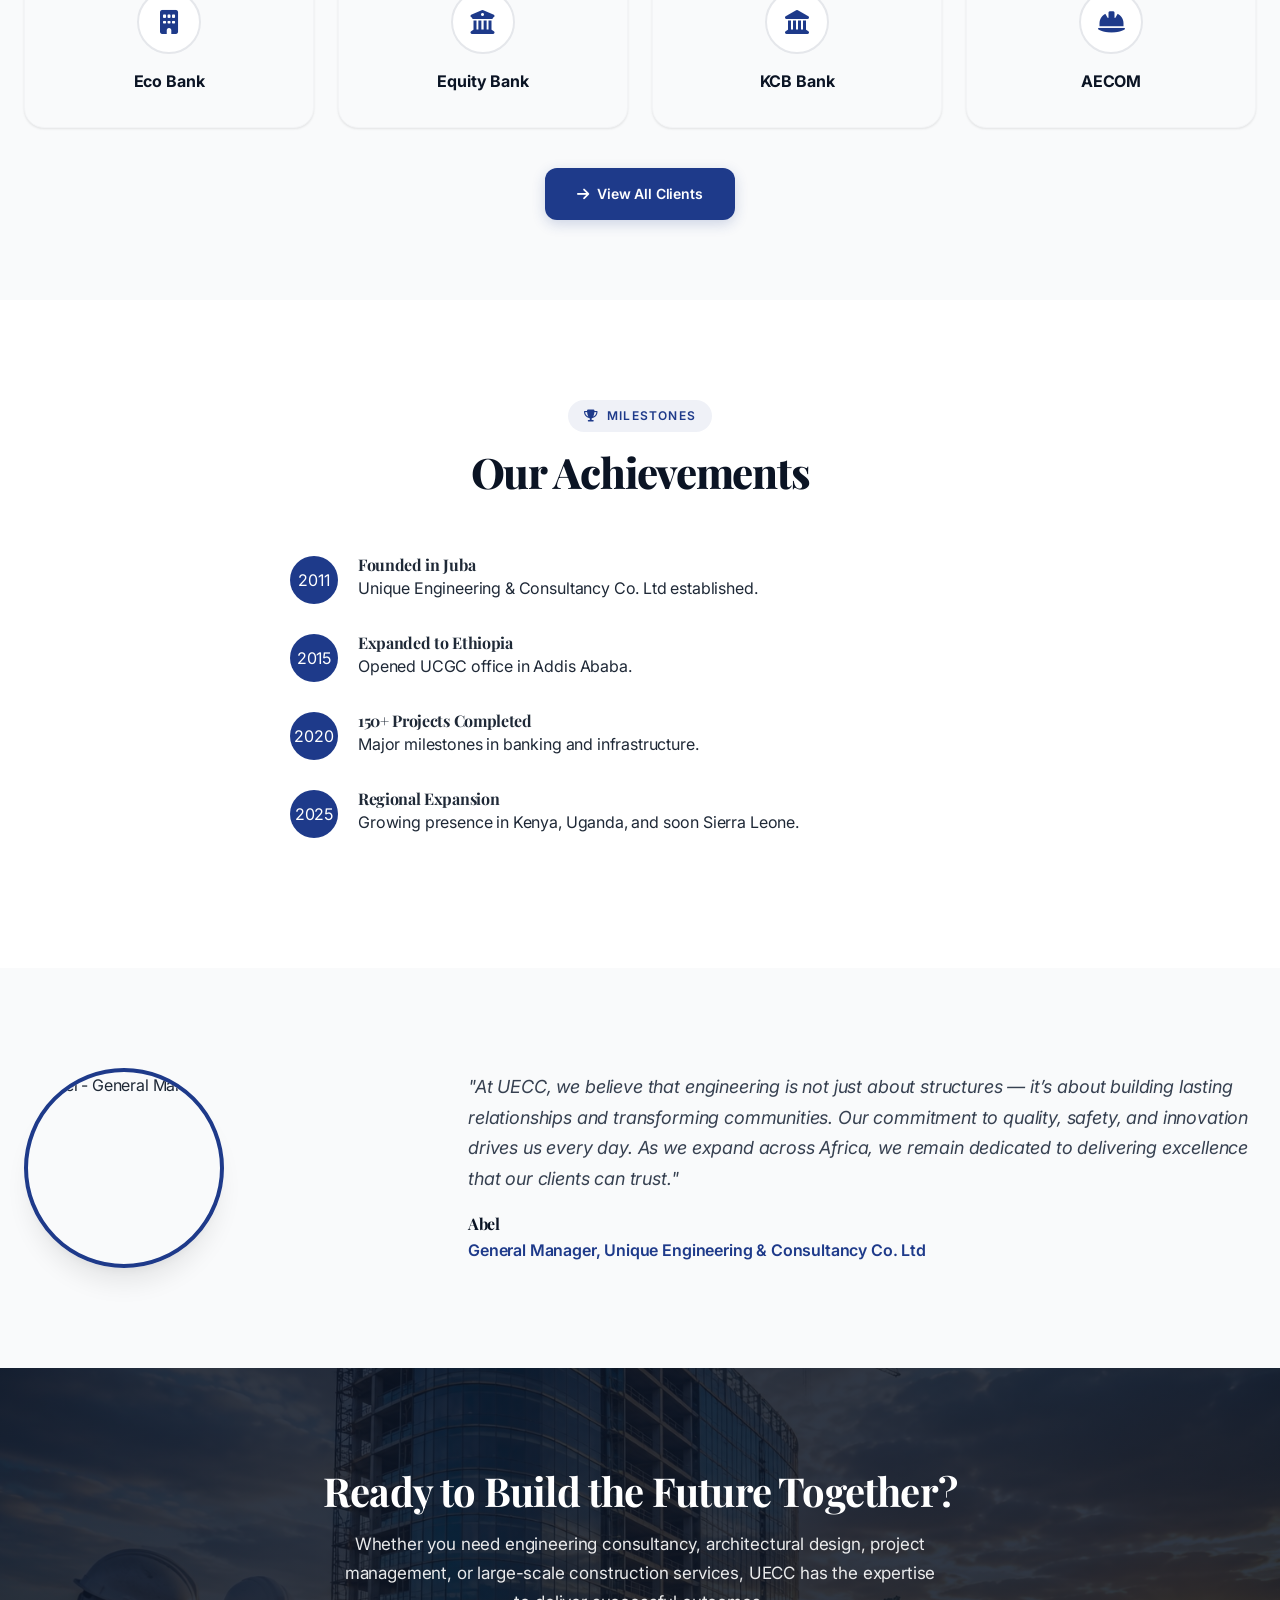
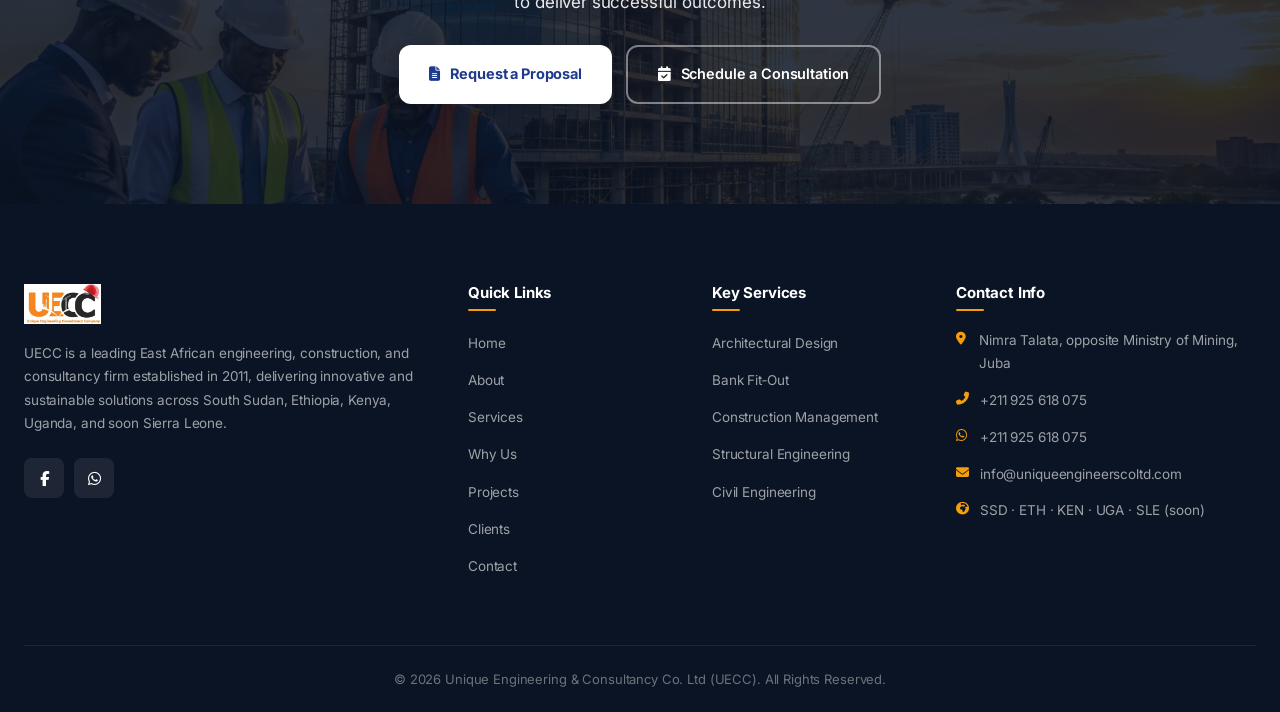
==== commit 4902322b: "Update about.html" ====
--- a/about.html
+++ b/about.html
@@ -498,10 +498,22 @@
                     <a href="index.html" class="nav-logo"><img src="assets/uniquelogo.jpeg" alt="UECC Logo" class="logo-img"></a>
                     <p>UECC is a leading East African engineering, construction, and consultancy firm established in 2011, delivering innovative and sustainable solutions across South Sudan, Ethiopia, Kenya, Uganda, and soon Sierra Leone.</p>
                     <div class="contact-social" style="margin-top:22px;">
-                        <a href="#" class="social-link"><i class="fab fa-facebook-f"></i></a>
-                        <a href="#" class="social-link"><i class="fab fa-twitter"></i></a>
-                        <a href="#" class="social-link"><i class="fab fa-linkedin-in"></i></a>
-                        <a href="#" class="social-link"><i class="fab fa-instagram"></i></a>
+                        <a href="https://www.facebook.com/p/Unique-Engineering-consultancy-Co-Ltd-100063910663407/"
+   target="_blank"
+   rel="noopener noreferrer"
+   class="social-link"
+   aria-label="Facebook">
+    <i class="fab fa-facebook-f"></i>
+</a>
+
+<!-- WhatsApp -->
+<a href="https://wa.me/211925618075"
+   target="_blank"
+   rel="noopener noreferrer"
+   class="social-link"
+   aria-label="WhatsApp">
+    <i class="fab fa-whatsapp"></i>
+</a>
                     </div>
                 </div>
                 <div class="footer-col">
--- a/style.css
+++ b/style.css
@@ -427,7 +427,11 @@
 /* ===== FOOTER ===== */
 footer { background: var(--navy); color: white; padding: 80px 0 0; }
 .footer-grid { display: grid; grid-template-columns: 2fr 1fr 1fr 1.5fr; gap: 44px; padding-bottom: 56px; border-bottom: 1px solid rgba(255,255,255,0.08); }
-.footer-brand .logo-img { height: 40px; filter: brightness(0) invert(1); }
+.footer-brand .logo-img {
+    height: 40px;
+    width: auto;
+    filter: none;
+}
 .footer-brand p { color: rgba(255,255,255,0.6); margin-top: 18px; font-size: 13.5px; line-height: 1.75; letter-spacing: -0.01em; }
 .footer-col h4 { font-size: 15px; font-family: 'Inter', sans-serif; font-weight: 700; margin-bottom: 18px; position: relative; padding-bottom: 10px; letter-spacing: -0.01em; }
 .footer-col h4::after { content: ''; position: absolute; bottom: 0; left: 0; width: 28px; height: 2px; background: var(--accent); border-radius: 2px; }
@@ -694,3 +698,154 @@
         padding: 6px 14px;
     }
 }
+
+
+.logo-text {
+            display: flex;
+            flex-direction: column;
+        }
+
+        .logo-text .name {
+            font-family: 'Playfair Display', serif;
+            font-weight: 700;
+            font-size: 15px;
+            color: var(--navy);
+            line-height: 1.2;
+            letter-spacing: -0.3px;
+        }
+
+        .logo-text .tagline {
+            font-size: 9px;
+            color: var(--gray-500);
+            text-transform: uppercase;
+            letter-spacing: 1.5px;
+            font-weight: 500;
+        }
+
+.success-popup {
+    position: fixed;
+    top: 30px;
+    right: 30px;
+    width: 320px;
+    background: #ffffff;
+    padding: 24px;
+    border-radius: 12px;
+    box-shadow: 0 15px 40px rgba(0,0,0,0.15);
+    text-align: center;
+    z-index: 9999;
+    opacity: 0;
+    visibility: hidden;
+    transform: translateY(-20px);
+    transition: all 0.4s ease;
+}
+
+.success-popup.show {
+    opacity: 1;
+    visibility: visible;
+    transform: translateY(0);
+}
+
+.success-popup i {
+    font-size: 48px;
+    color: #28a745;
+    margin-bottom: 10px;
+}
+
+.success-popup h4 {
+    margin: 0 0 8px;
+    color: #111;
+}
+
+.success-popup p {
+    margin: 0;
+    color: #666;
+    font-size: 14px;
+}
+
+/* Office Location Section */
+.office-location {
+    padding: 100px 0;
+    background: #f8f9fa;
+}
+
+.office-location-grid {
+    display: grid;
+    grid-template-columns: 1.2fr 1fr;
+    gap: 60px;
+    align-items: center;
+}
+
+.location-image {
+    width: 100%;
+    height: 500px;
+    border-radius: 18px;
+    overflow: hidden;
+    box-shadow: 0 20px 50px rgba(0,0,0,0.15);
+    transition: transform 0.4s ease;
+}
+
+.location-image:hover {
+    transform: translateY(-5px);
+}
+
+.location-image iframe {
+    width: 100%;
+    height: 100%;
+    border: none;
+    display: block;
+}
+
+.location-text h2 {
+    margin-bottom: 20px;
+}
+
+.address-highlight {
+    margin-top: 25px;
+    padding: 30px;
+    background: #ffffff;
+    border-left: 5px solid #d4af37;
+    border-radius: 12px;
+    box-shadow: 0 10px 30px rgba(0,0,0,0.08);
+}
+
+.address-highlight p {
+    margin-bottom: 18px;
+    display: flex;
+    align-items: flex-start;
+    gap: 12px;
+    line-height: 1.7;
+}
+
+.address-highlight i {
+    color: #d4af37;
+    margin-top: 5px;
+    min-width: 18px;
+}
+
+/* Mobile Responsive */
+@media (max-width: 991px) {
+    .office-location-grid {
+        grid-template-columns: 1fr;
+        gap: 40px;
+    }
+
+    .location-image {
+        height: 400px;
+    }
+}
+
+@media (max-width: 768px) {
+    .office-location {
+        padding: 70px 0;
+    }
+
+    .location-image {
+        height: 320px;
+    }
+
+    .address-highlight {
+        padding: 25px;
+    }
+}
+
+
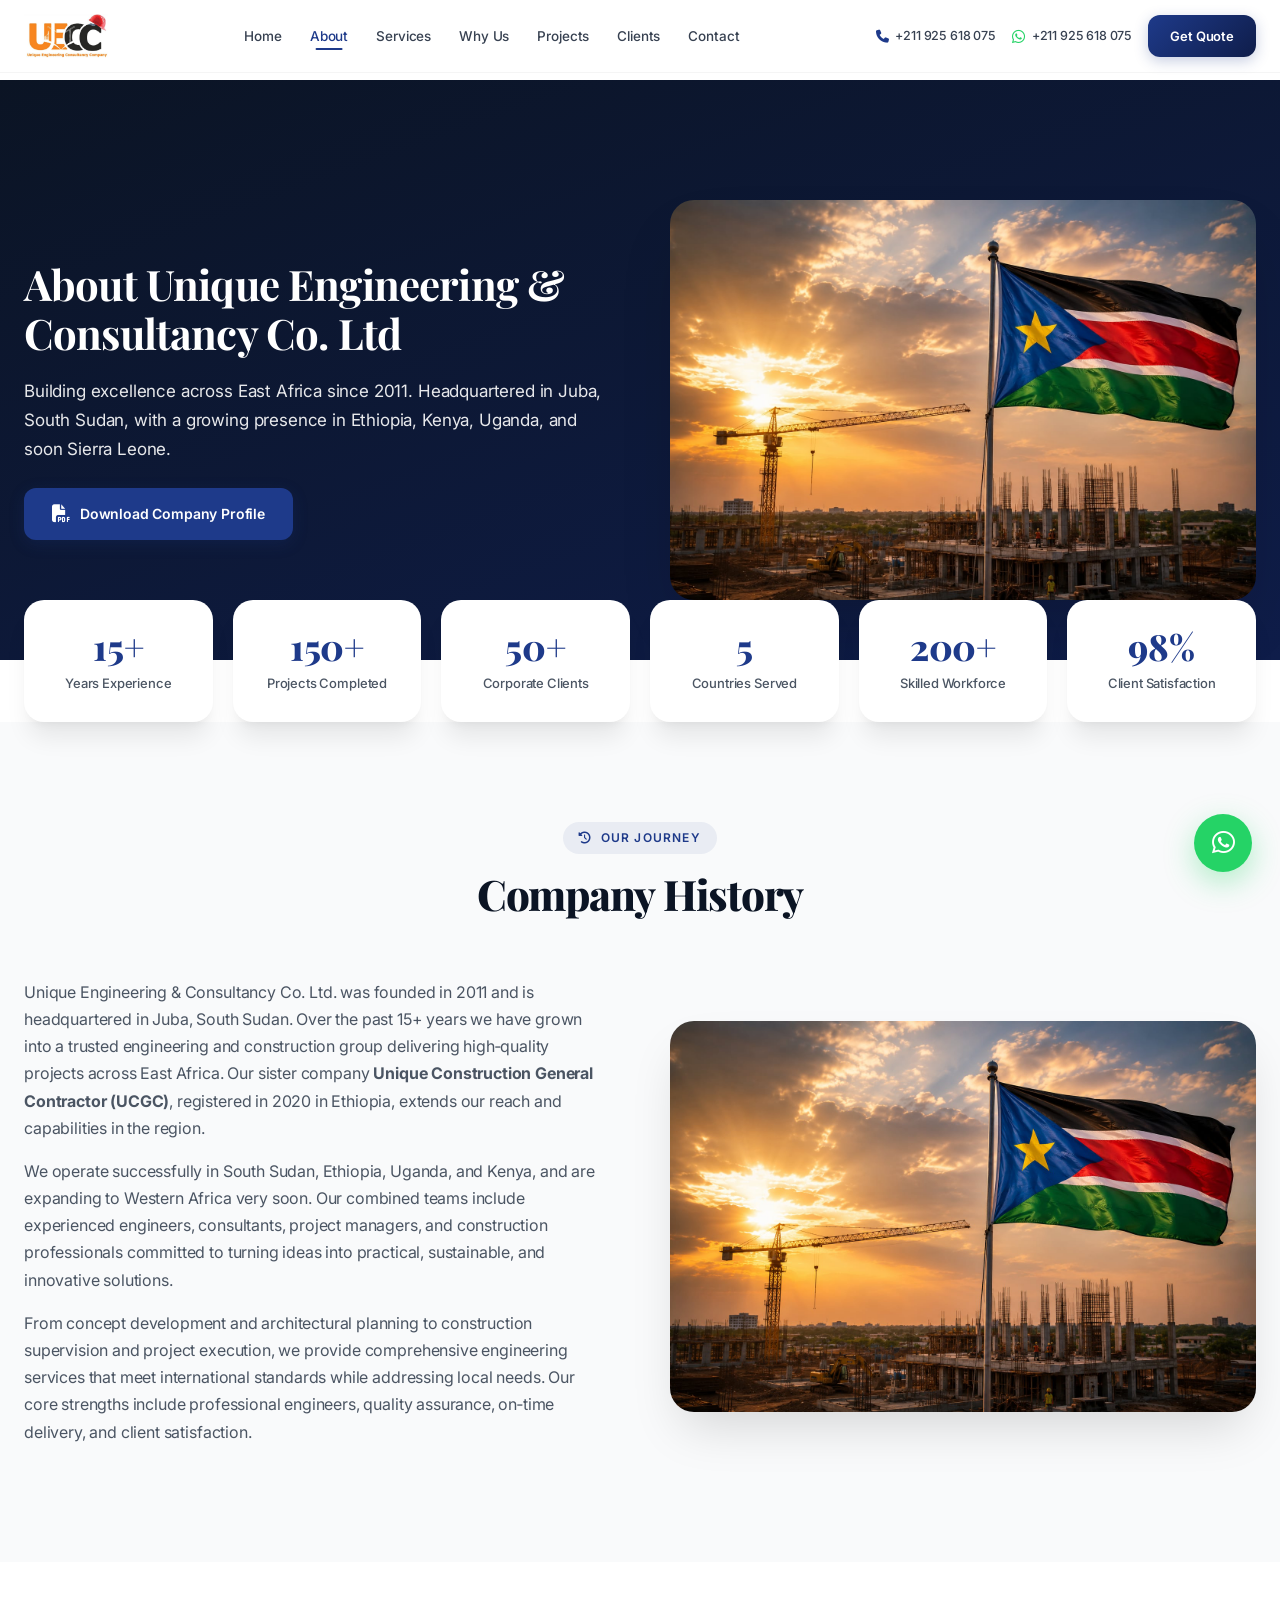
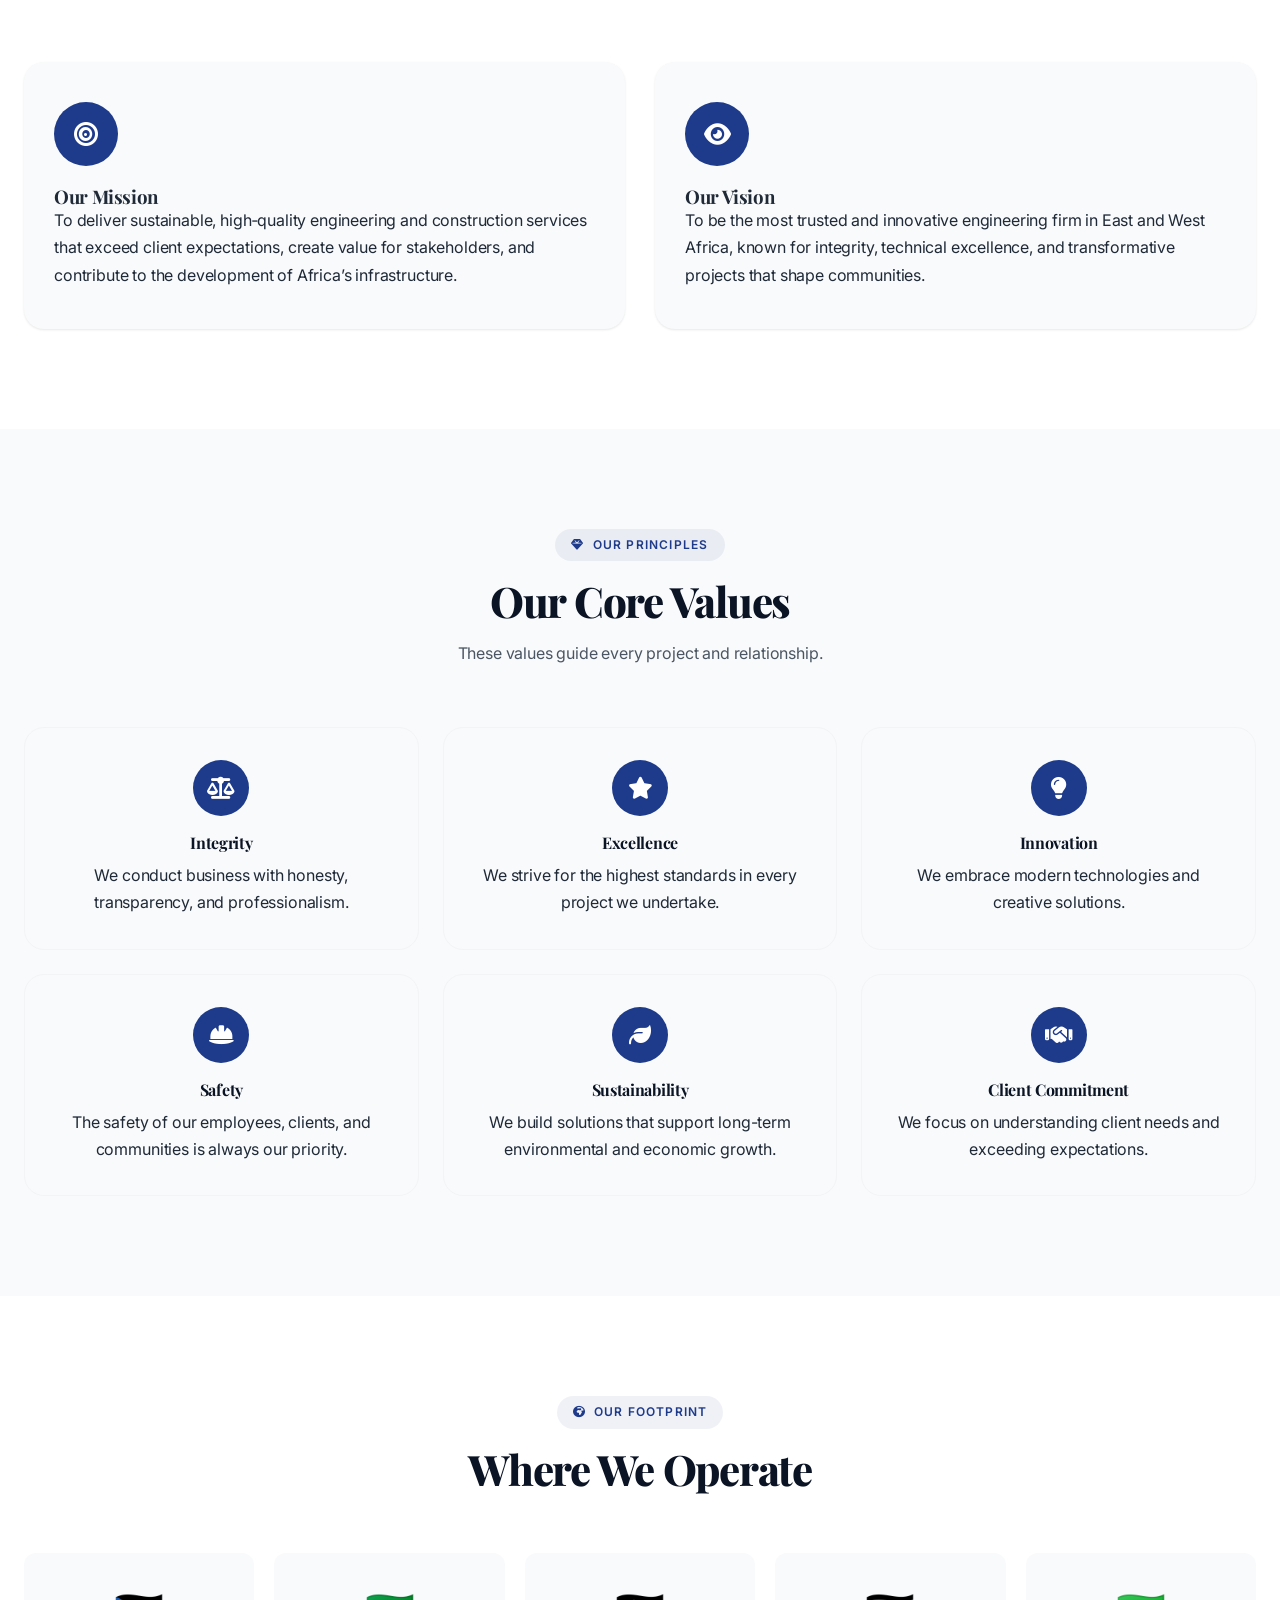
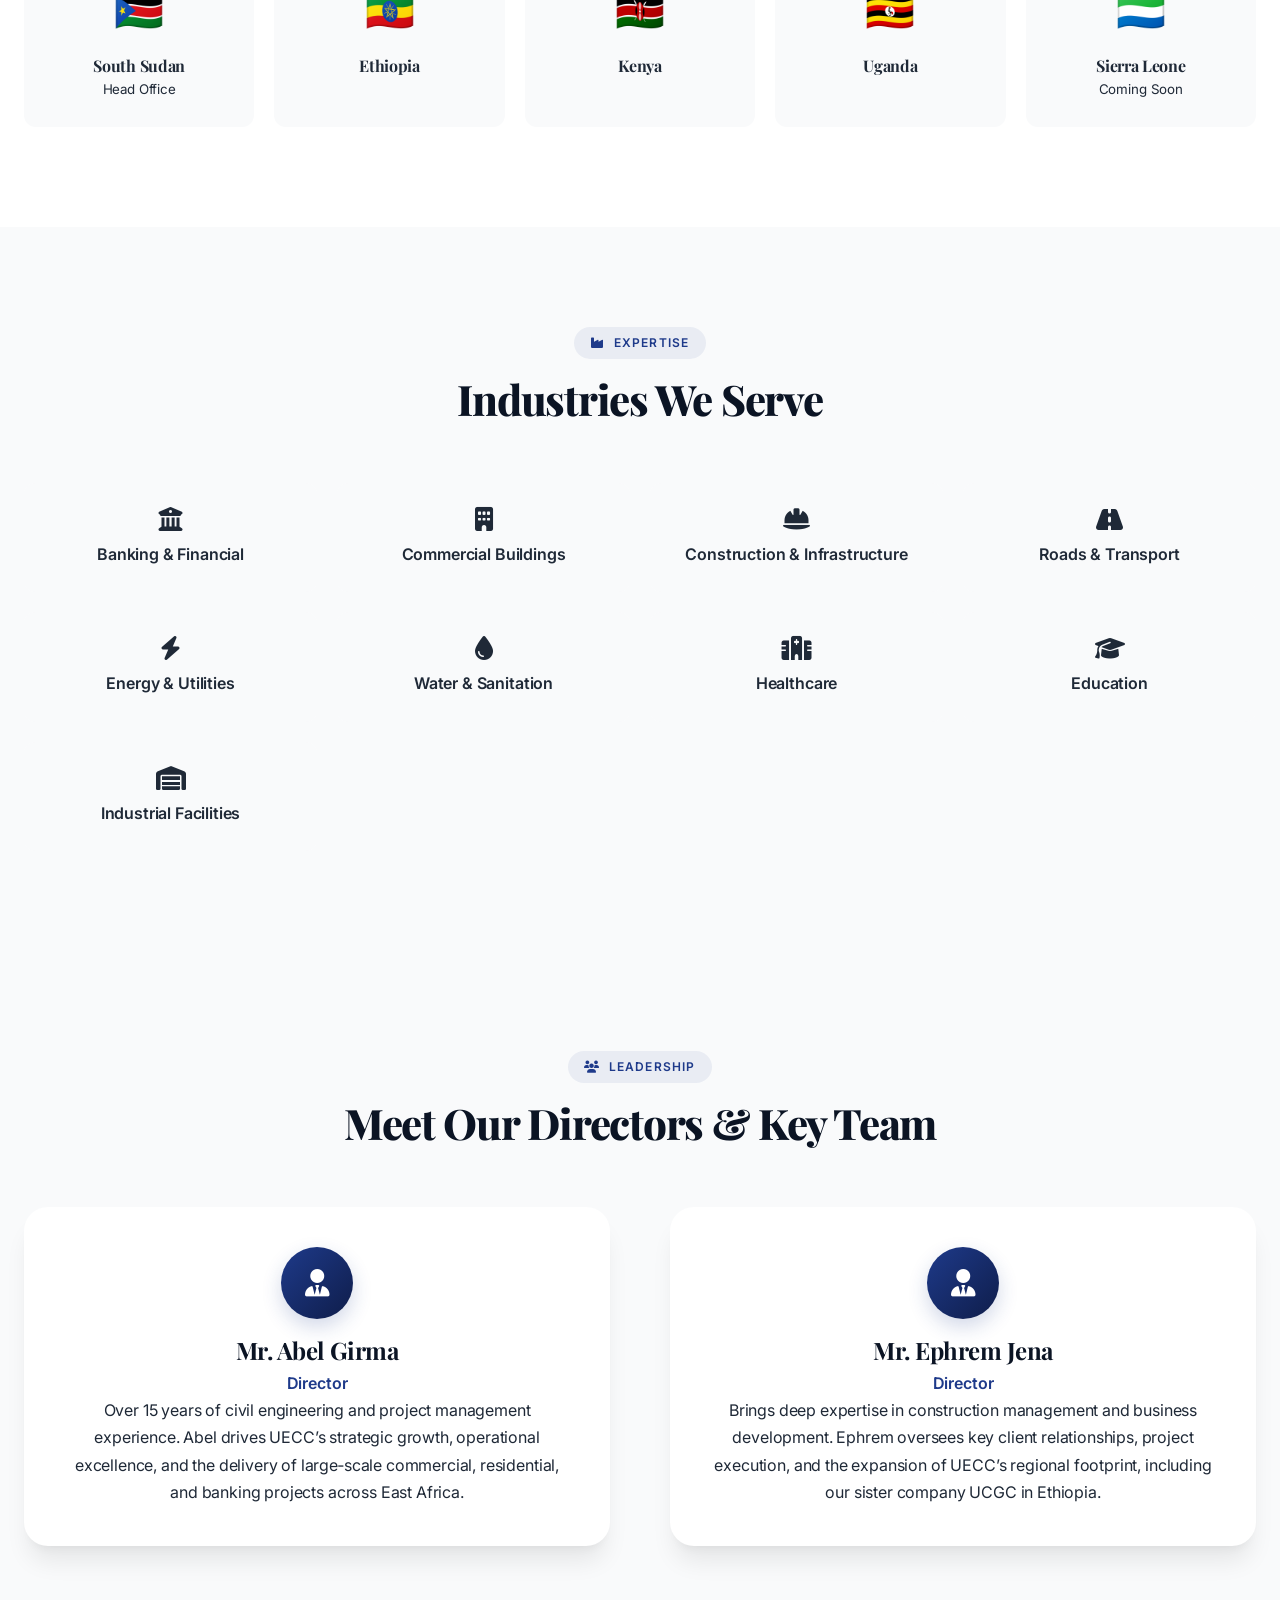
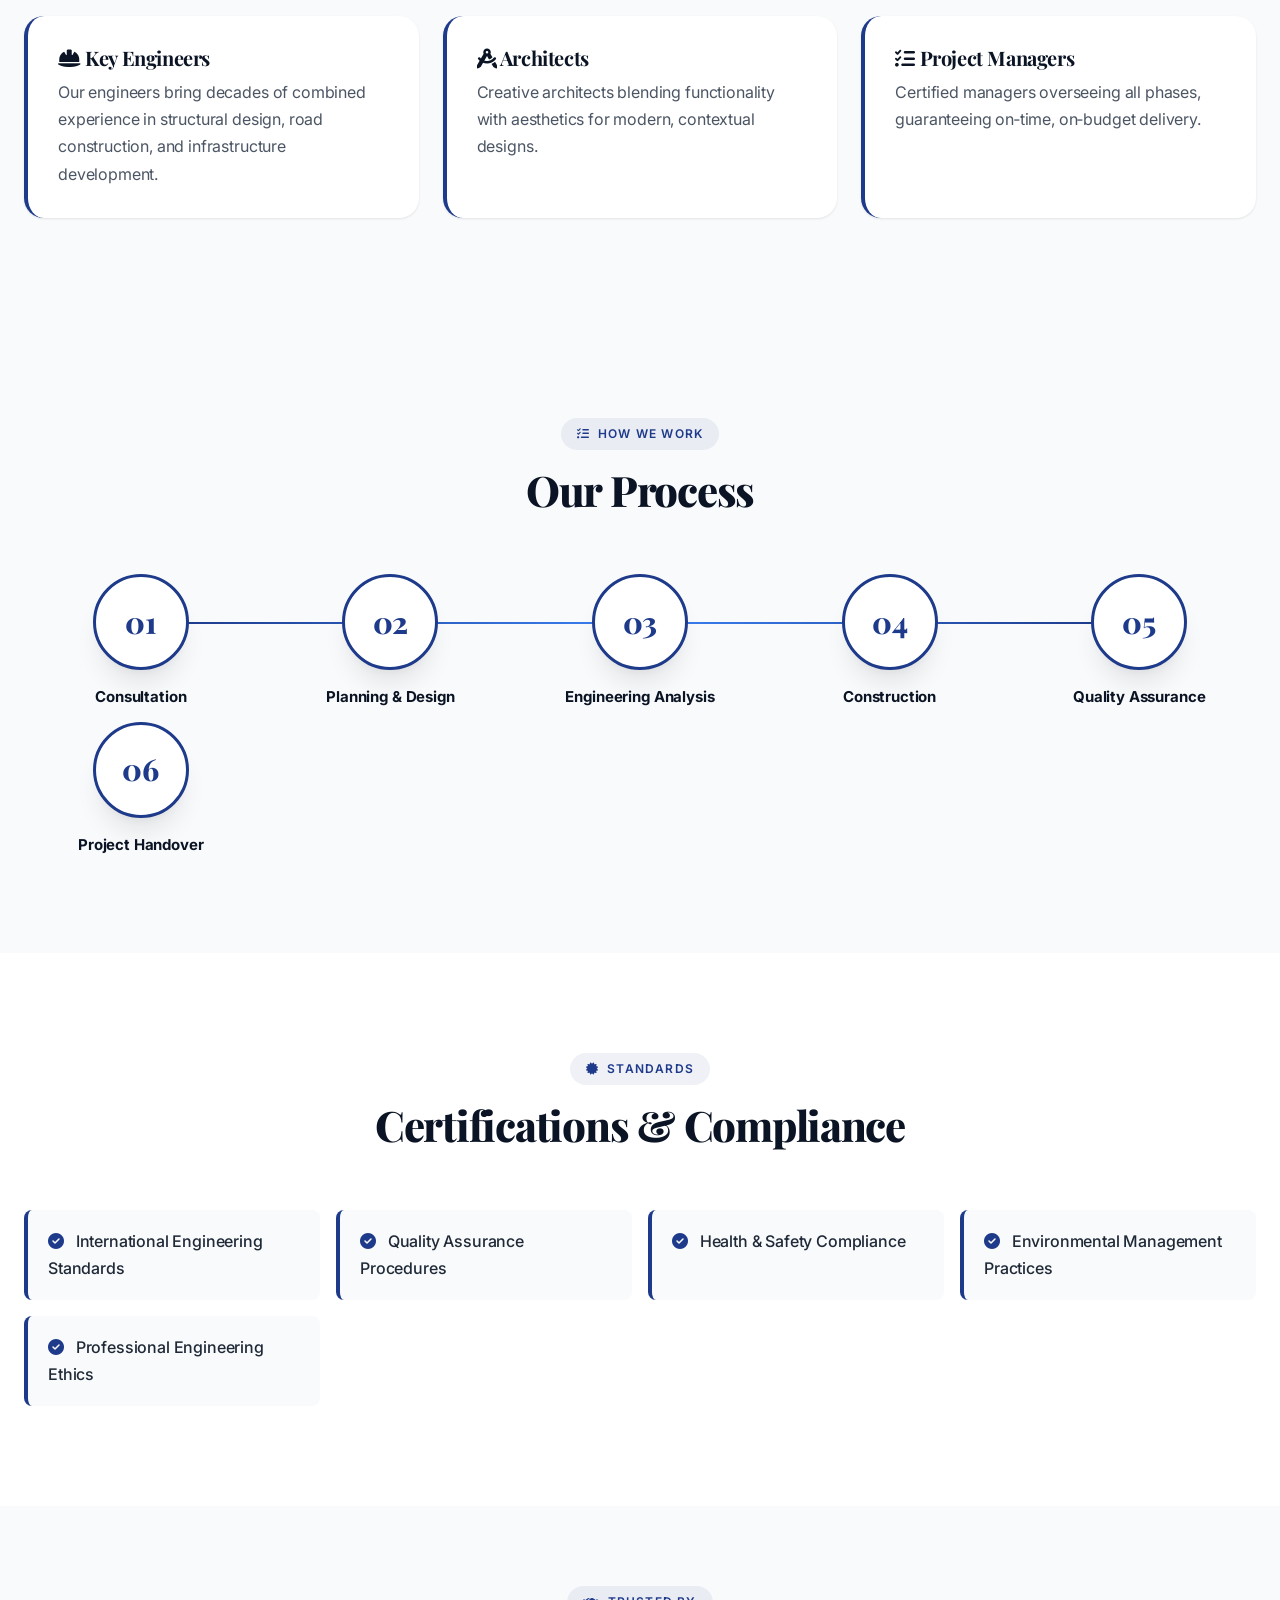
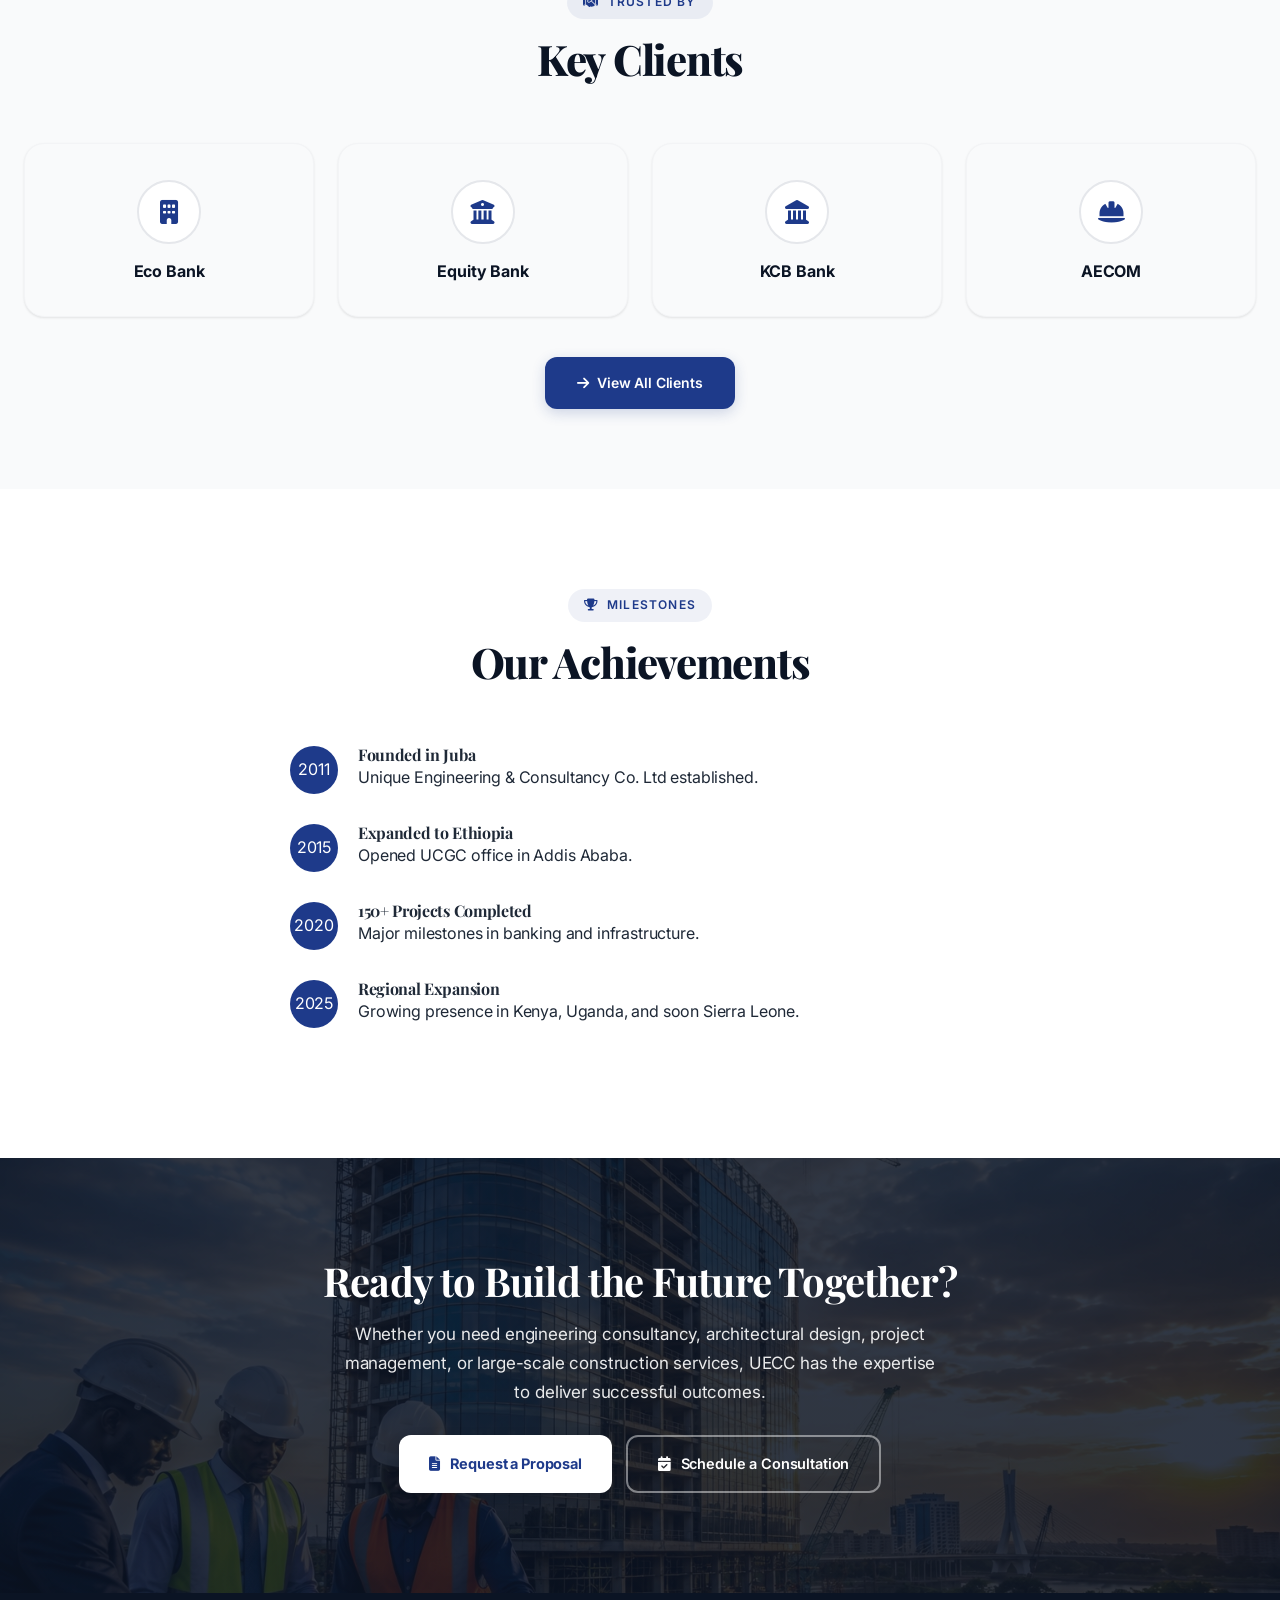
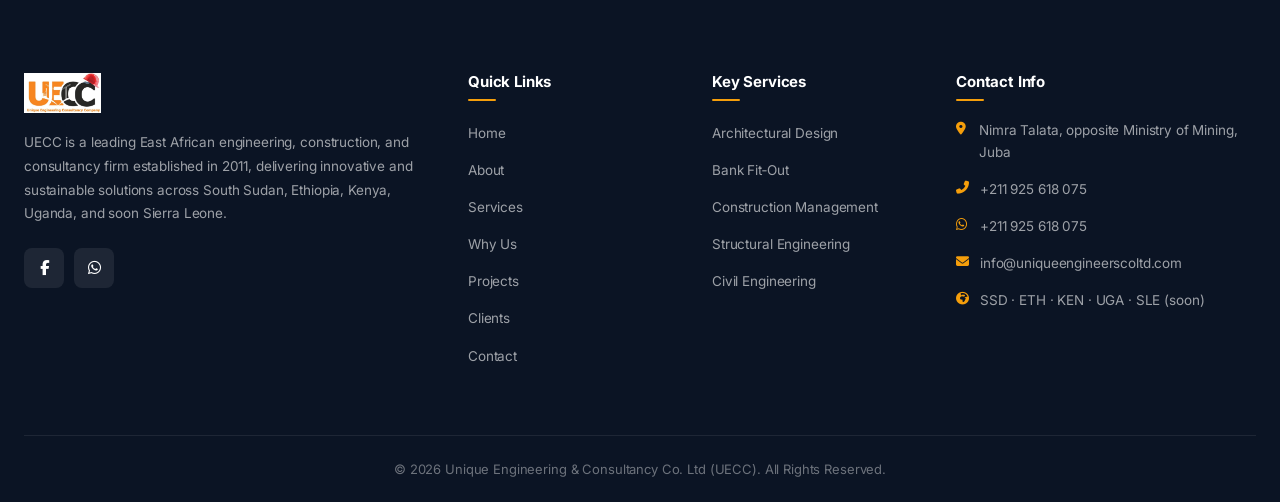
==== commit 208b3aed: "Update about.html" ====
--- a/about.html
+++ b/about.html
@@ -155,6 +155,30 @@
         .ceo-text h4 { color: var(--navy); margin-bottom: 4px; }
         .ceo-text span { color: var(--primary); font-weight: 600; }
 
+        /* Director icon styling */
+.director-icon {
+    width: 72px;
+    height: 72px;
+    background: linear-gradient(135deg, var(--primary), var(--primary-dark));
+    border-radius: 50%;
+    display: flex;
+    align-items: center;
+    justify-content: center;
+    margin: 0 auto 18px;
+    color: white;
+    font-size: 28px;
+    box-shadow: 0 8px 20px rgba(30,58,138,0.2);
+}
+
+/* Team roles full width row inside team-grid */
+.team-roles {
+    grid-column: 1 / -1;
+    display: grid;
+    grid-template-columns: repeat(3, 1fr);
+    gap: 24px;
+    margin-top: 10px;
+}
+
         @media (max-width: 992px) {
             .stats-grid { grid-template-columns: repeat(3, 1fr); }
             .values-grid { grid-template-columns: 1fr 1fr; }
@@ -239,24 +263,24 @@
     </section>
 
     <!-- ===== 3. Company History ===== -->
-    <section class="history-section">
-        <div class="container">
-            <div class="section-header reveal">
-                <span class="section-badge"><i class="fas fa-history"></i> Our Journey</span>
-                <h2 class="section-title">Company History</h2>
-            </div>
-            <div class="history-grid reveal">
-                <div class="history-text">
-                    <p>Unique Engineering & Consultancy Co. Ltd (UECC) was founded in November 2011 in Juba, South Sudan, with a vision to deliver world‑class engineering solutions in a post‑conflict environment. What started as a modest consultancy has grown into a multidisciplinary firm undertaking landmark projects across East Africa.</p>
-                    <p>In 2015, we expanded operations by establishing Unique Construction General Contractor (UCGC) in Ethiopia, marking our first regional office. Since then, we have successfully completed over 150 projects for banks, government institutions, NGOs, and private developers.</p>
-                    <p>Our commitment to quality, safety, and innovation has earned us long‑term partnerships with leading organisations like Eco Bank, Equity Bank, KCB, and AECOM. Today, UECC is poised to extend its footprint to Sierra Leone, continuing to shape the built environment of the region.</p>
-                </div>
-                <div class="history-image reveal reveal-delay-2">
-                    <img src="assets/aunique.jpg" alt="UECC History" style="width:100%; border-radius:var(--radius-xl); box-shadow:var(--shadow-xl);">
-                </div>
-            </div>
-        </div>
-    </section>
+<section class="history-section">
+    <div class="container">
+        <div class="section-header reveal">
+            <span class="section-badge"><i class="fas fa-history"></i> Our Journey</span>
+            <h2 class="section-title">Company History</h2>
+        </div>
+        <div class="history-grid reveal">
+            <div class="history-text">
+                <p>Unique Engineering & Consultancy Co. Ltd. was founded in 2011 and is headquartered in Juba, South Sudan. Over the past 15+ years we have grown into a trusted engineering and construction group delivering high‑quality projects across East Africa. Our sister company <strong>Unique Construction General Contractor (UCGC)</strong>, registered in 2020 in Ethiopia, extends our reach and capabilities in the region.</p>
+                <p>We operate successfully in South Sudan, Ethiopia, Uganda, and Kenya, and are expanding to Western Africa very soon. Our combined teams include experienced engineers, consultants, project managers, and construction professionals committed to turning ideas into practical, sustainable, and innovative solutions.</p>
+                <p>From concept development and architectural planning to construction supervision and project execution, we provide comprehensive engineering services that meet international standards while addressing local needs. Our core strengths include professional engineers, quality assurance, on‑time delivery, and client satisfaction.</p>
+            </div>
+            <div class="history-image reveal reveal-delay-2">
+                <img src="assets/aunique.jpg" alt="UECC History" style="width:100%; border-radius:var(--radius-xl); box-shadow:var(--shadow-xl);">
+            </div>
+        </div>
+    </div>
+</section>
 
     <!-- ===== 4. Mission & Vision ===== -->
     <section class="mission-vision">
@@ -357,29 +381,49 @@
         </div>
     </section>
 
-    <!-- ===== 8. Leadership Team ===== -->
-    <section class="team-section" style="padding: 100px 0;">
-        <div class="container">
-            <div class="section-header reveal">
-                <span class="section-badge"><i class="fas fa-users"></i> Leadership</span>
-                <h2 class="section-title">Meet Our Team</h2>
-            </div>
-            <div class="team-grid">
-                <div class="team-member-card reveal reveal-delay-1">
-                    <img src="assets/abel.jpg" alt="Abel - General Manager">
-                    <h3>Abel</h3>
-                    <div class="role">General Manager</div>
-                    <p>With over 15 years of experience in civil engineering and project management, Abel leads UECC’s strategic vision and ensures the delivery of every project with integrity and precision.</p>
-                </div>
-                <div class="expertise-list reveal reveal-delay-2">
-                    <div class="expertise-item"><h4><i class="fas fa-hard-hat"></i> Key Engineers</h4><p>Our engineers bring decades of combined experience in structural design, road construction, and infrastructure development.</p></div>
-                    <div class="expertise-item"><h4><i class="fas fa-drafting-compass"></i> Architects</h4><p>Creative architects blending functionality with aesthetics for modern, contextual designs.</p></div>
-                    <div class="expertise-item"><h4><i class="fas fa-tasks"></i> Project Managers</h4><p>Certified managers overseeing all phases, guaranteeing on‑time, on‑budget delivery.</p></div>
-                </div>
-            </div>
-        </div>
-    </section>
-
+    <!-- ===== 8. Leadership & Team ===== -->
+<section class="team-section" style="padding: 100px 0;">
+    <div class="container">
+        <div class="section-header reveal">
+            <span class="section-badge"><i class="fas fa-users"></i> Leadership</span>
+            <h2 class="section-title">Meet Our Directors &amp; Key Team</h2>
+        </div>
+
+        <div class="team-grid">
+            <!-- Director 1 -->
+            <div class="team-member-card reveal reveal-delay-1">
+                <div class="director-icon"><i class="fas fa-user-tie"></i></div>
+                <h3>Mr. Abel Girma</h3>
+                <div class="role">Director</div>
+                <p>Over 15 years of civil engineering and project management experience. Abel drives UECC’s strategic growth, operational excellence, and the delivery of large‑scale commercial, residential, and banking projects across East Africa.</p>
+            </div>
+            <!-- Director 2 -->
+            <div class="team-member-card reveal reveal-delay-1">
+                <div class="director-icon"><i class="fas fa-user-tie"></i></div>
+                <h3>Mr. Ephrem Jena</h3>
+                <div class="role">Director</div>
+                <p>Brings deep expertise in construction management and business development. Ephrem oversees key client relationships, project execution, and the expansion of UECC’s regional footprint, including our sister company UCGC in Ethiopia.</p>
+            </div>
+
+            <!-- Key Team Roles (full width row) -->
+            <div class="team-roles reveal reveal-delay-2">
+                <div class="expertise-item">
+                    <h4><i class="fas fa-hard-hat"></i> Key Engineers</h4>
+                    <p>Our engineers bring decades of combined experience in structural design, road construction, and infrastructure development.</p>
+                </div>
+                <div class="expertise-item">
+                    <h4><i class="fas fa-drafting-compass"></i> Architects</h4>
+                    <p>Creative architects blending functionality with aesthetics for modern, contextual designs.</p>
+                </div>
+                <div class="expertise-item">
+                    <h4><i class="fas fa-tasks"></i> Project Managers</h4>
+                    <p>Certified managers overseeing all phases, guaranteeing on‑time, on‑budget delivery.</p>
+                </div>
+            </div>
+        </div>
+    </div>
+</section>
+    
     <!-- ===== 9. Work Process ===== -->
     <section class="process" style="padding: 100px 0; background: var(--gray-50);">
         <div class="container">
@@ -457,22 +501,6 @@
                 <div class="timeline-item reveal" style="display: flex; gap: 20px; margin-bottom: 30px;">
                     <div style="background: var(--primary); color: white; width: 48px; height: 48px; border-radius: 50%; display: flex; align-items: center; justify-content: center; flex-shrink: 0;">2025</div>
                     <div><h4>Regional Expansion</h4><p>Growing presence in Kenya, Uganda, and soon Sierra Leone.</p></div>
-                </div>
-            </div>
-        </div>
-    </section>
-
-    <!-- ===== 13. CEO Message ===== -->
-    <section class="ceo-message">
-        <div class="container">
-            <div class="ceo-grid reveal">
-                <img src="assets/abel.jpg" alt="Abel - General Manager" class="ceo-img">
-                <div class="ceo-text">
-                    <blockquote>
-                        "At UECC, we believe that engineering is not just about structures — it’s about building lasting relationships and transforming communities. Our commitment to quality, safety, and innovation drives us every day. As we expand across Africa, we remain dedicated to delivering excellence that our clients can trust."
-                    </blockquote>
-                    <h4>Abel</h4>
-                    <span>General Manager, Unique Engineering & Consultancy Co. Ltd</span>
                 </div>
             </div>
         </div>
--- a/style.css
+++ b/style.css
@@ -849,3 +849,279 @@
 }
 
 
+/* ===== FEATURED PROJECTS SECTION (matching projects.html) ===== */
+.featured-projects {
+    background: white;
+    padding: 100px 0;
+}
+
+.projects-grid-featured {
+    display: grid;
+    grid-template-columns: repeat(2, 1fr);
+    gap: 32px;
+    margin-bottom: 50px;
+}
+
+.project-card-featured {
+    background: white;
+    border-radius: 16px;
+    overflow: hidden;
+    box-shadow: var(--shadow-sm);
+    border: 1px solid var(--gray-100);
+    transition: var(--transition-slow);
+    display: flex;
+    flex-direction: column;
+}
+
+.project-card-featured:hover {
+    transform: translateY(-10px);
+    box-shadow: var(--shadow-xl);
+    border-color: rgba(30,58,138,0.15);
+}
+
+/* ===== Slider inside card ===== */
+.project-slider {
+    position: relative;
+    width: 100%;
+    height: 340px;
+    overflow: hidden;
+    background: linear-gradient(135deg, #f8fafc 0%, #eef2f7 100%);
+    contain: layout style paint;
+}
+
+.slider-track {
+    display: flex;
+    height: 100%;
+    will-change: transform;
+    transform: translate3d(0, 0, 0);
+    transition: transform 0.8s cubic-bezier(0.22, 1, 0.36, 1);
+    backface-visibility: hidden;
+    -webkit-backface-visibility: hidden;
+}
+
+.slider-slide {
+    min-width: 100%;
+    height: 100%;
+    display: flex;
+    align-items: center;
+    justify-content: center;
+    padding: 16px;
+    background: linear-gradient(135deg, #f8fafc 0%, #eef2f7 100%);
+    backface-visibility: hidden;
+    -webkit-backface-visibility: hidden;
+}
+
+.slider-slide img {
+    width: 100%;
+    height: 100%;
+    object-fit: contain;
+    object-position: center center;
+    border-radius: 12px;
+    box-shadow: 0 4px 20px rgba(0,0,0,0.08);
+    background: white;
+    transition: transform 0.5s ease;
+    image-rendering: -webkit-optimize-contrast;
+    image-rendering: crisp-edges;
+}
+
+.project-card-featured:hover .slider-slide img {
+    transform: scale(1.02);
+}
+
+/* Arrows */
+.slider-arrow {
+    position: absolute;
+    top: 50%;
+    transform: translateY(-50%);
+    width: 44px;
+    height: 44px;
+    border-radius: 50%;
+    background: rgba(255,255,255,0.95);
+    border: none;
+    color: var(--primary);
+    font-size: 14px;
+    cursor: pointer;
+    display: flex;
+    align-items: center;
+    justify-content: center;
+    box-shadow: 0 4px 16px rgba(0,0,0,0.15);
+    z-index: 5;
+    transition: all 0.3s cubic-bezier(0.4, 0, 0.2, 1);
+    backdrop-filter: blur(10px);
+    -webkit-backdrop-filter: blur(10px);
+}
+
+.slider-arrow:hover {
+    background: var(--primary);
+    color: white;
+    transform: translateY(-50%) scale(1.12);
+    box-shadow: 0 6px 20px rgba(30,58,138,0.35);
+}
+
+.slider-arrow.prev { left: 16px; }
+.slider-arrow.next { right: 16px; }
+
+.slider-counter {
+    position: absolute;
+    bottom: 16px;
+    right: 16px;
+    background: rgba(11,20,36,0.85);
+    backdrop-filter: blur(10px);
+    color: white;
+    padding: 6px 14px;
+    border-radius: 50px;
+    font-size: 12px;
+    font-weight: 600;
+    z-index: 5;
+    letter-spacing: 0.5px;
+}
+
+/* Project info */
+.project-info-featured {
+    padding: 28px;
+    flex: 1;
+    display: flex;
+    flex-direction: column;
+}
+
+.project-meta-top {
+    display: flex;
+    justify-content: space-between;
+    align-items: center;
+    margin-bottom: 14px;
+    flex-wrap: wrap;
+    gap: 10px;
+}
+
+.project-category-tag {
+    display: inline-flex;
+    align-items: center;
+    gap: 6px;
+    padding: 5px 14px;
+    background: rgba(30,58,138,0.08);
+    color: var(--primary);
+    border-radius: 50px;
+    font-size: 11px;
+    font-weight: 700;
+    letter-spacing: 0.5px;
+    text-transform: uppercase;
+}
+
+.project-location {
+    display: inline-flex;
+    align-items: center;
+    gap: 6px;
+    font-size: 12px;
+    color: var(--gray-600);
+    font-weight: 500;
+}
+
+.project-info-featured h3 {
+    font-family: 'Playfair Display', serif;
+    font-size: 1.5rem;
+    font-weight: 700;
+    color: var(--navy);
+    line-height: 1.3;
+    margin-bottom: 12px;
+    letter-spacing: -0.01em;
+}
+
+.project-info-featured p {
+    color: var(--gray-600);
+    font-size: 14px;
+    line-height: 1.7;
+    margin-bottom: 20px;
+    flex: 1;
+}
+
+.project-footer {
+    display: flex;
+    justify-content: space-between;
+    align-items: center;
+    padding-top: 18px;
+    border-top: 1px solid var(--gray-100);
+}
+
+.project-specs {
+    display: flex;
+    gap: 18px;
+}
+
+.project-spec {
+    display: flex;
+    align-items: center;
+    gap: 6px;
+    font-size: 12px;
+    color: var(--gray-600);
+    font-weight: 500;
+}
+
+.project-spec i {
+    color: var(--primary);
+    font-size: 13px;
+}
+
+.project-link {
+    display: inline-flex;
+    align-items: center;
+    gap: 8px;
+    color: var(--primary);
+    font-weight: 600;
+    font-size: 13px;
+    transition: gap 0.3s;
+}
+
+.project-link:hover {
+    gap: 12px;
+}
+
+/* "View All Projects" button (uses your existing .btn-view-all) */
+.projects-cta {
+    text-align: center;
+    margin-top: 30px;
+}
+
+/* ===== RESPONSIVE ===== */
+@media (max-width: 992px) {
+    .projects-grid-featured {
+        grid-template-columns: 1fr;
+    }
+    .project-slider {
+        height: 300px;
+    }
+    .project-info-featured {
+        padding: 22px;
+    }
+}
+
+@media (max-width: 768px) {
+    .featured-projects {
+        padding: 70px 0;
+    }
+    .project-slider {
+        height: 280px;
+    }
+    .project-info-featured h3 {
+        font-size: 1.25rem;
+    }
+    .project-footer {
+        flex-direction: column;
+        align-items: flex-start;
+        gap: 12px;
+    }
+}
+
+@media (max-width: 540px) {
+    .project-slider {
+        height: 260px;
+    }
+    .slider-arrow {
+        width: 38px;
+        height: 38px;
+        font-size: 12px;
+    }
+}
+
+
+
+
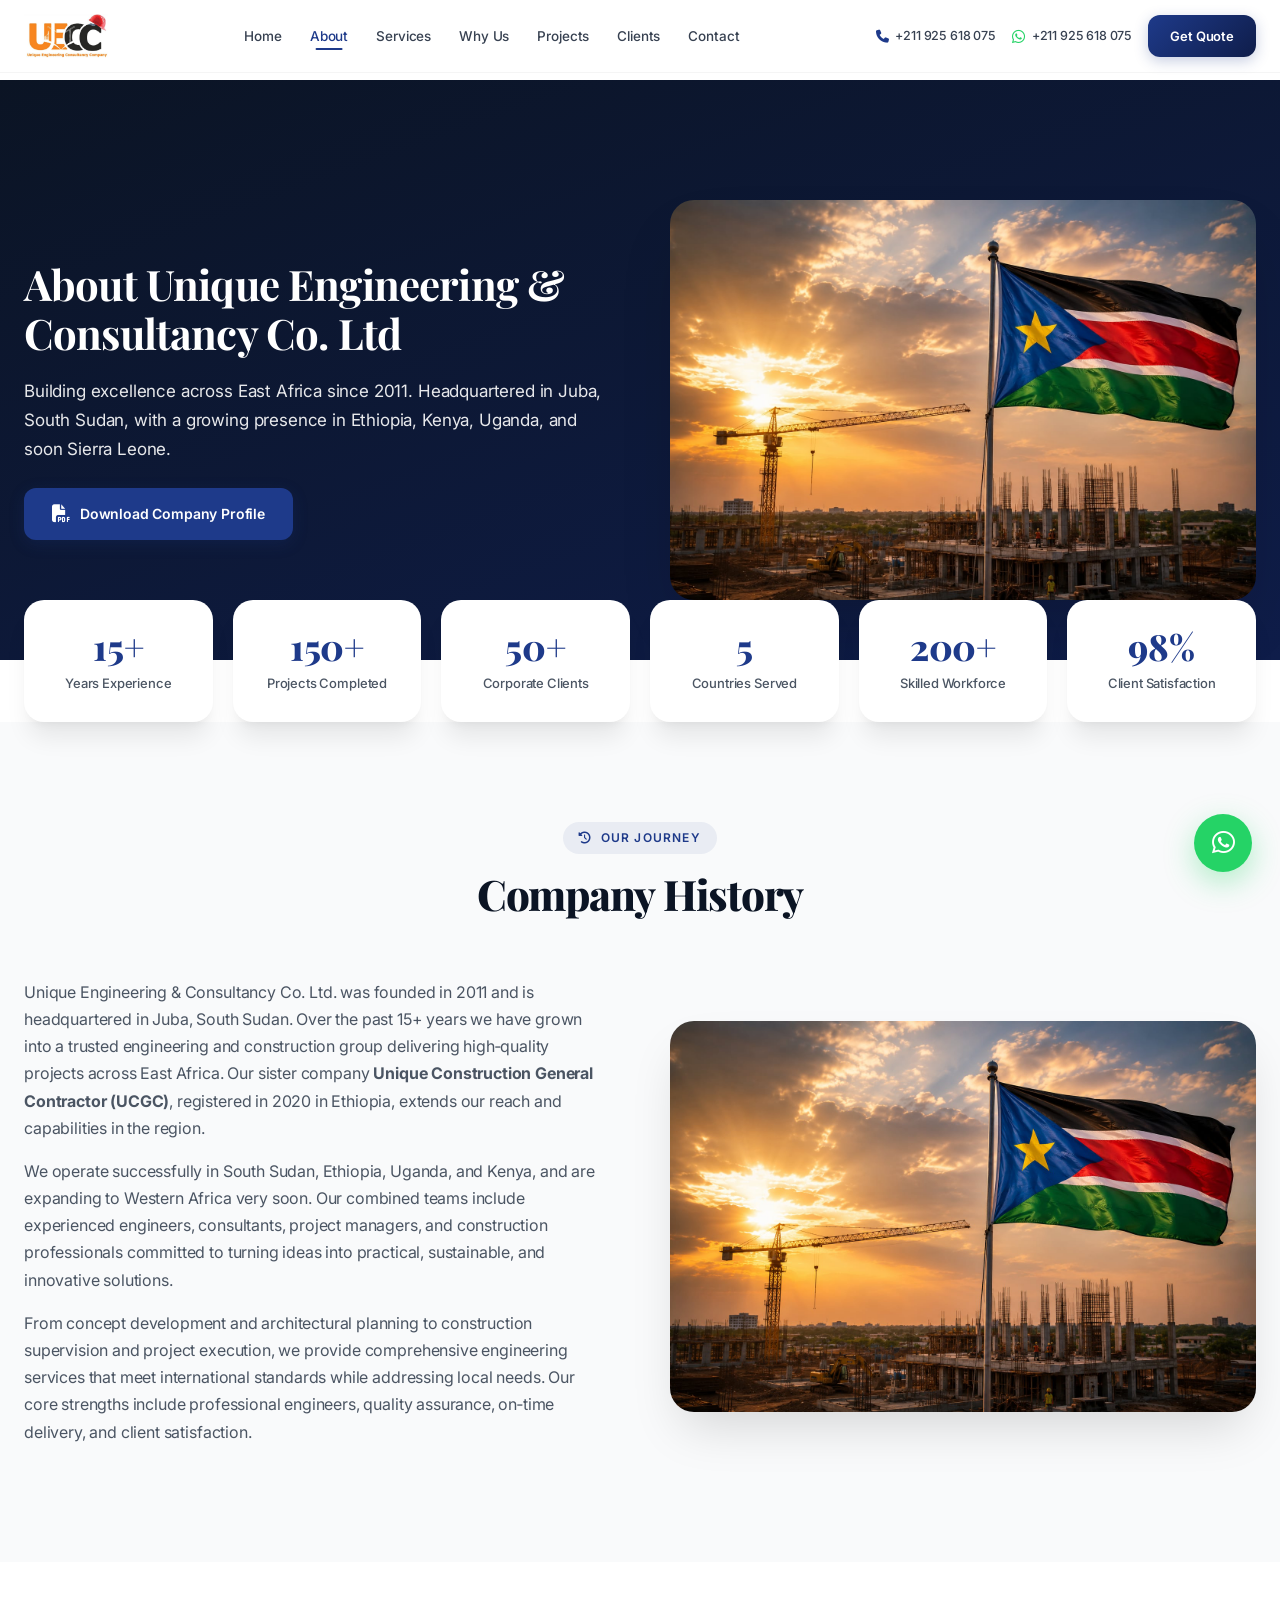
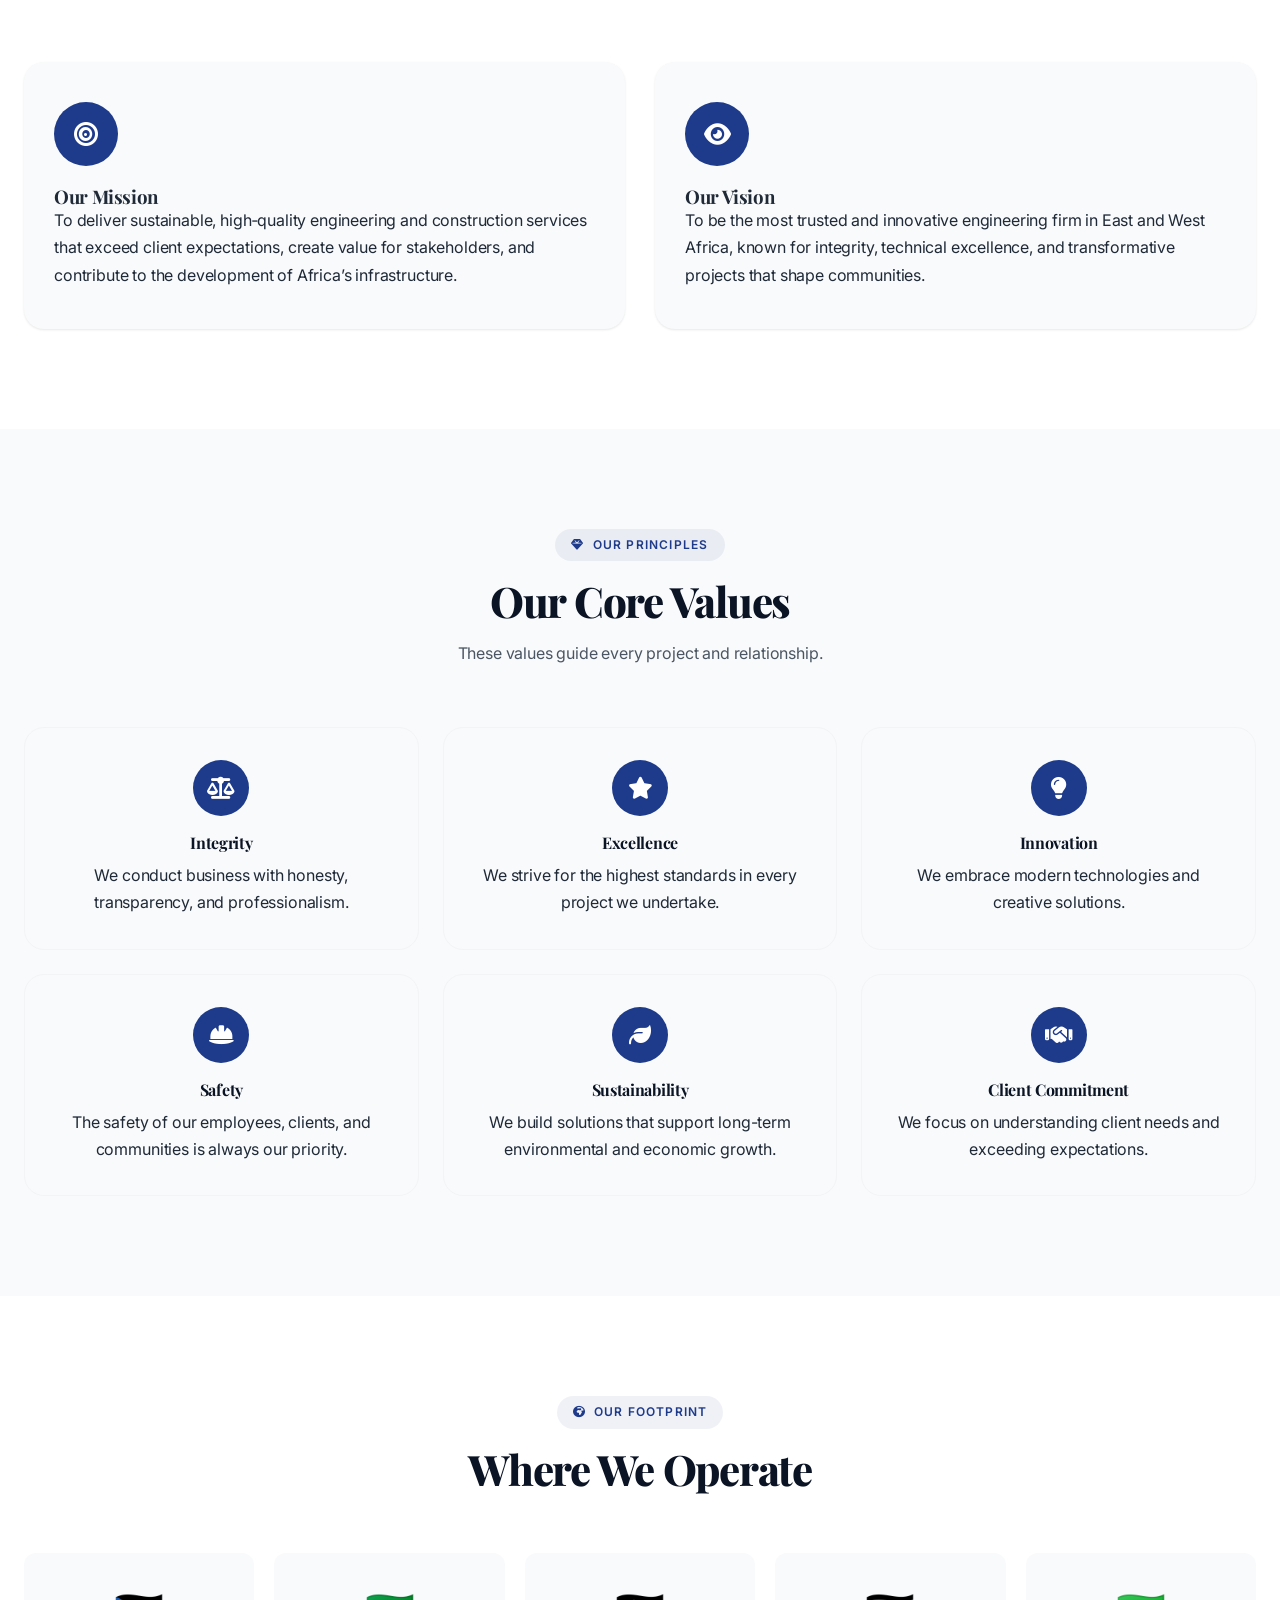
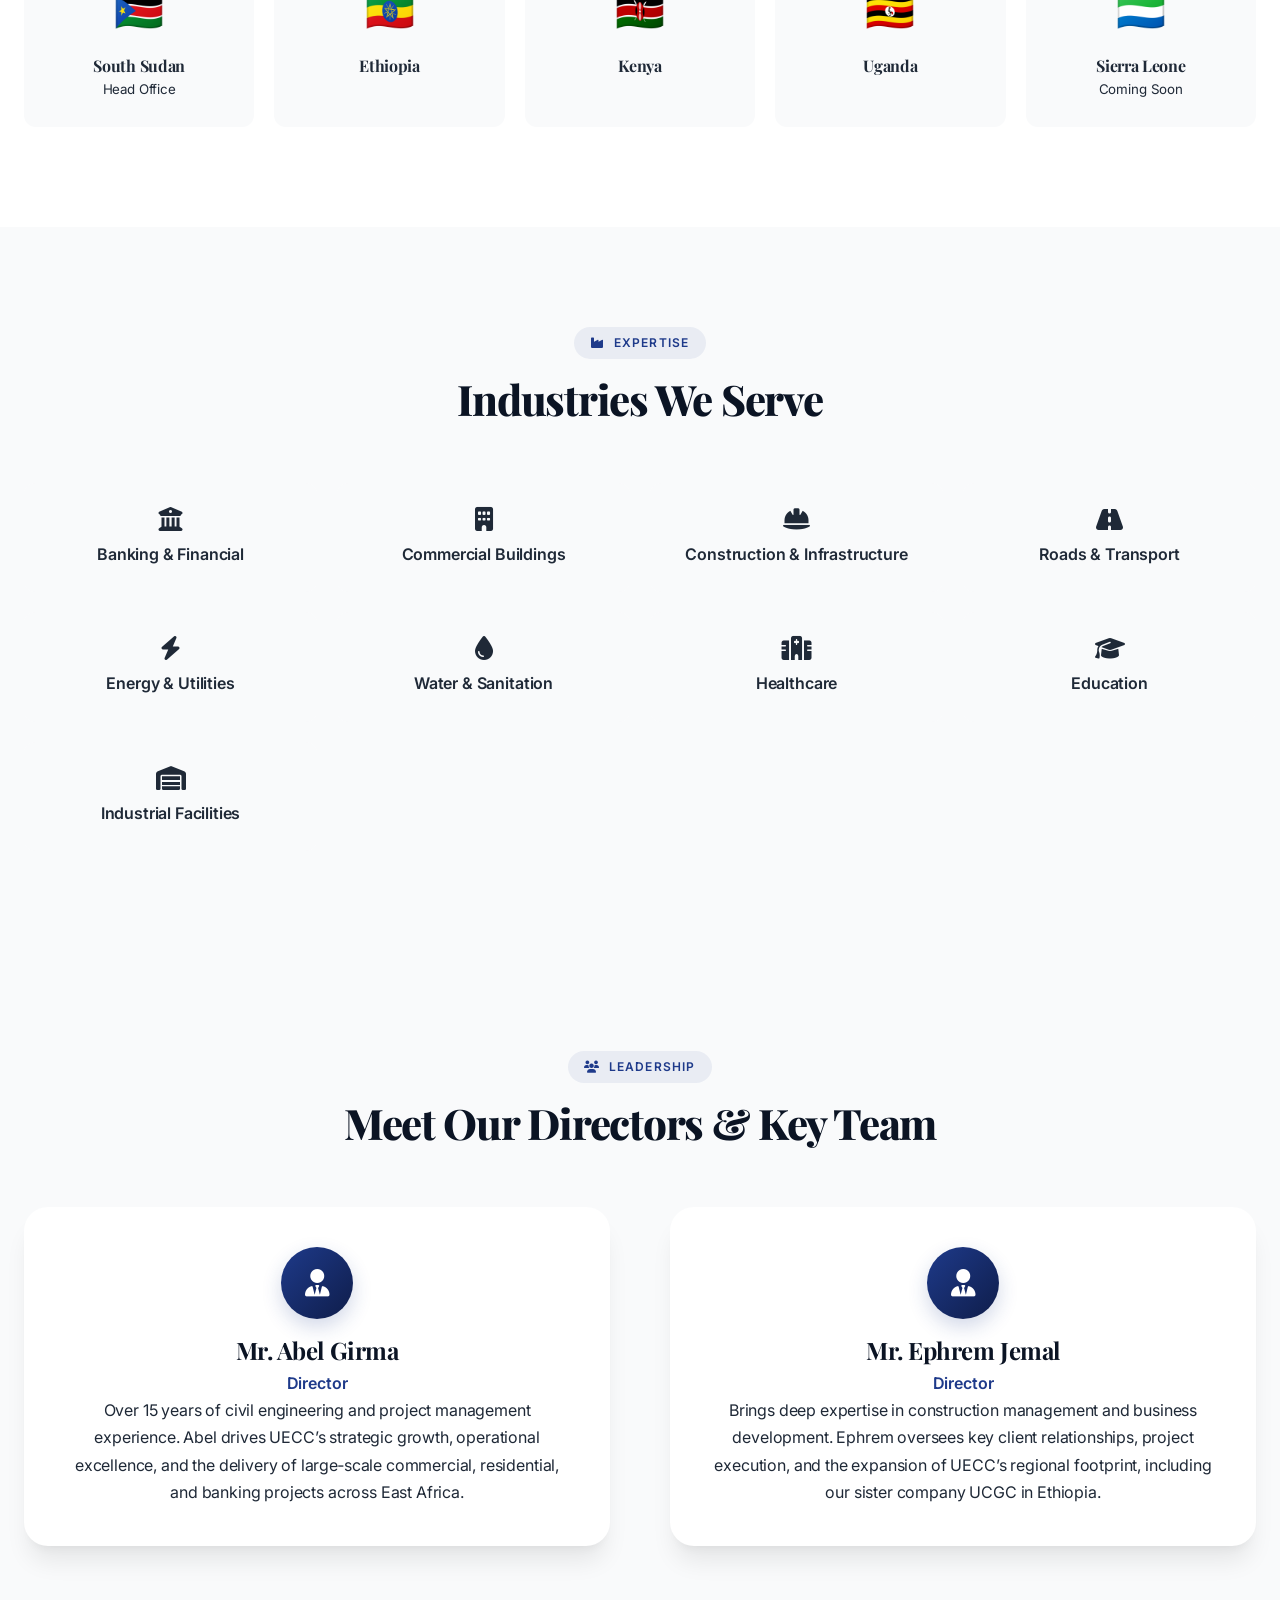
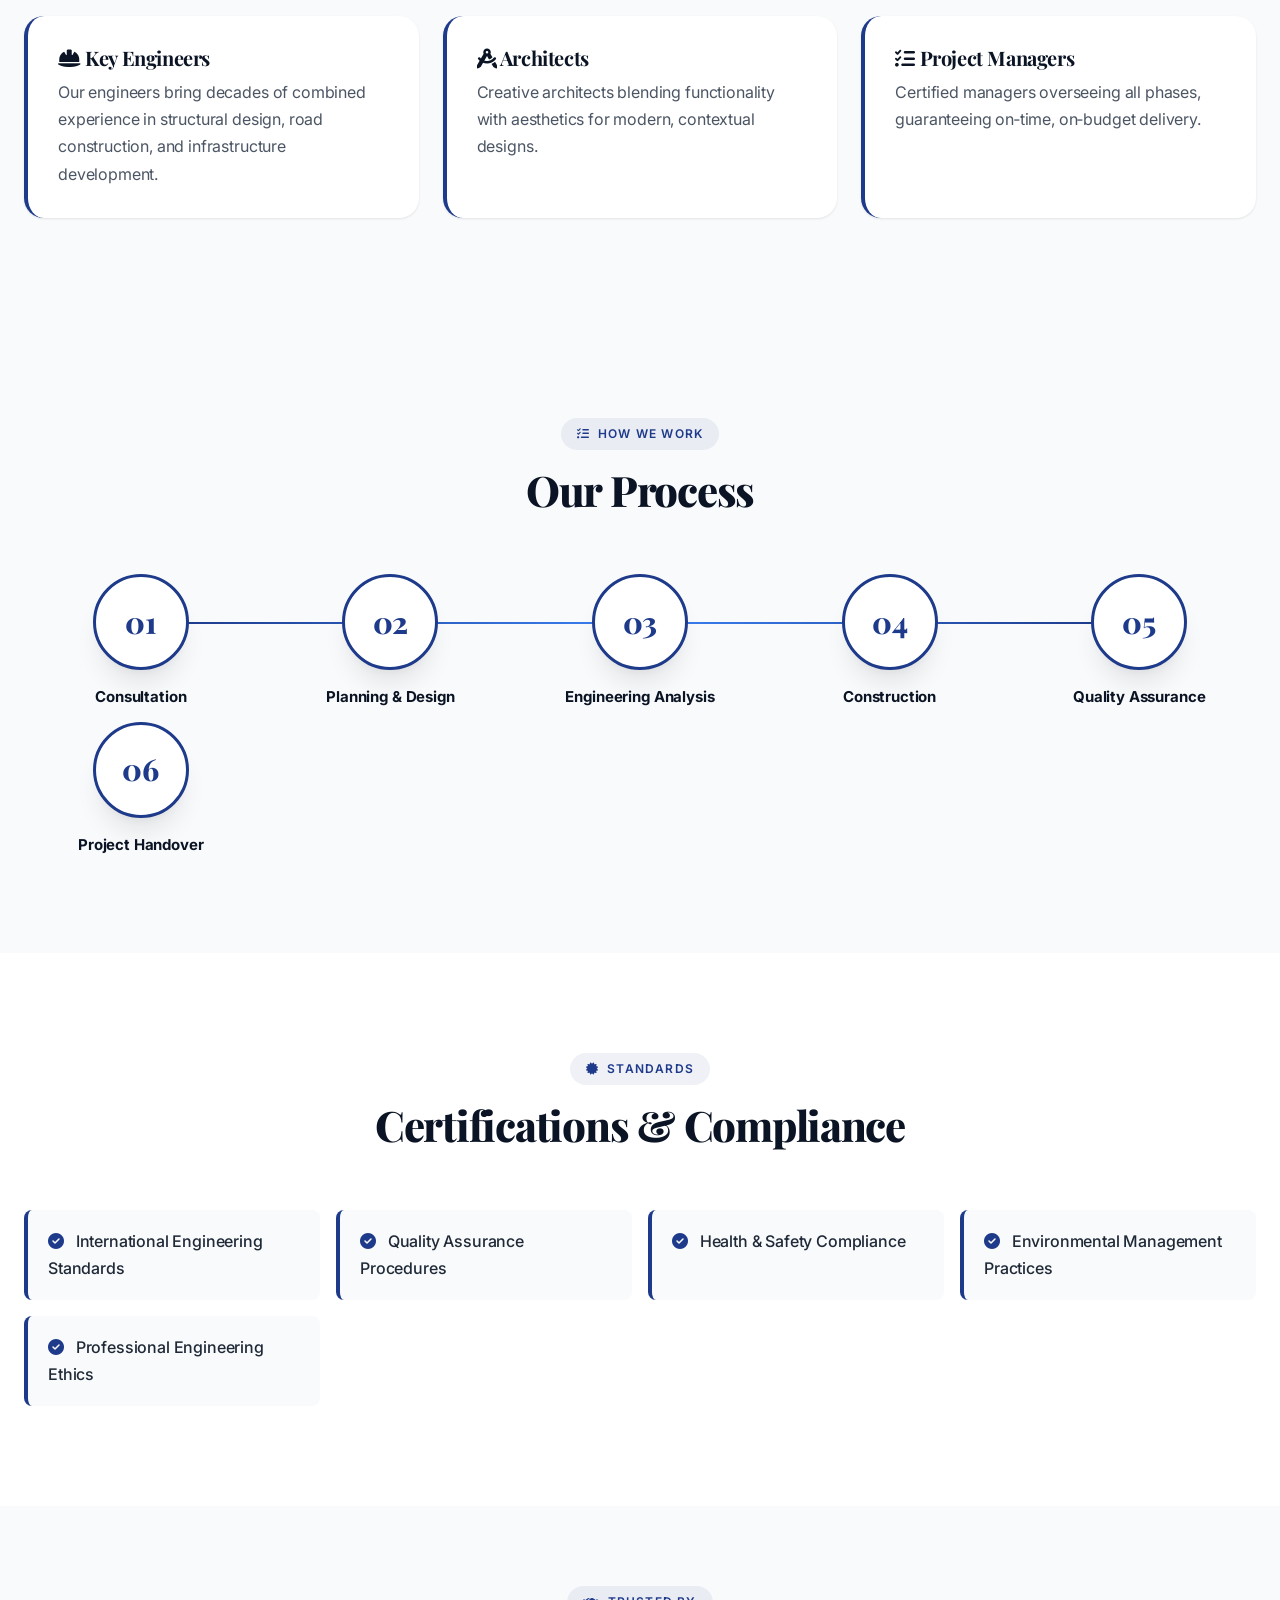
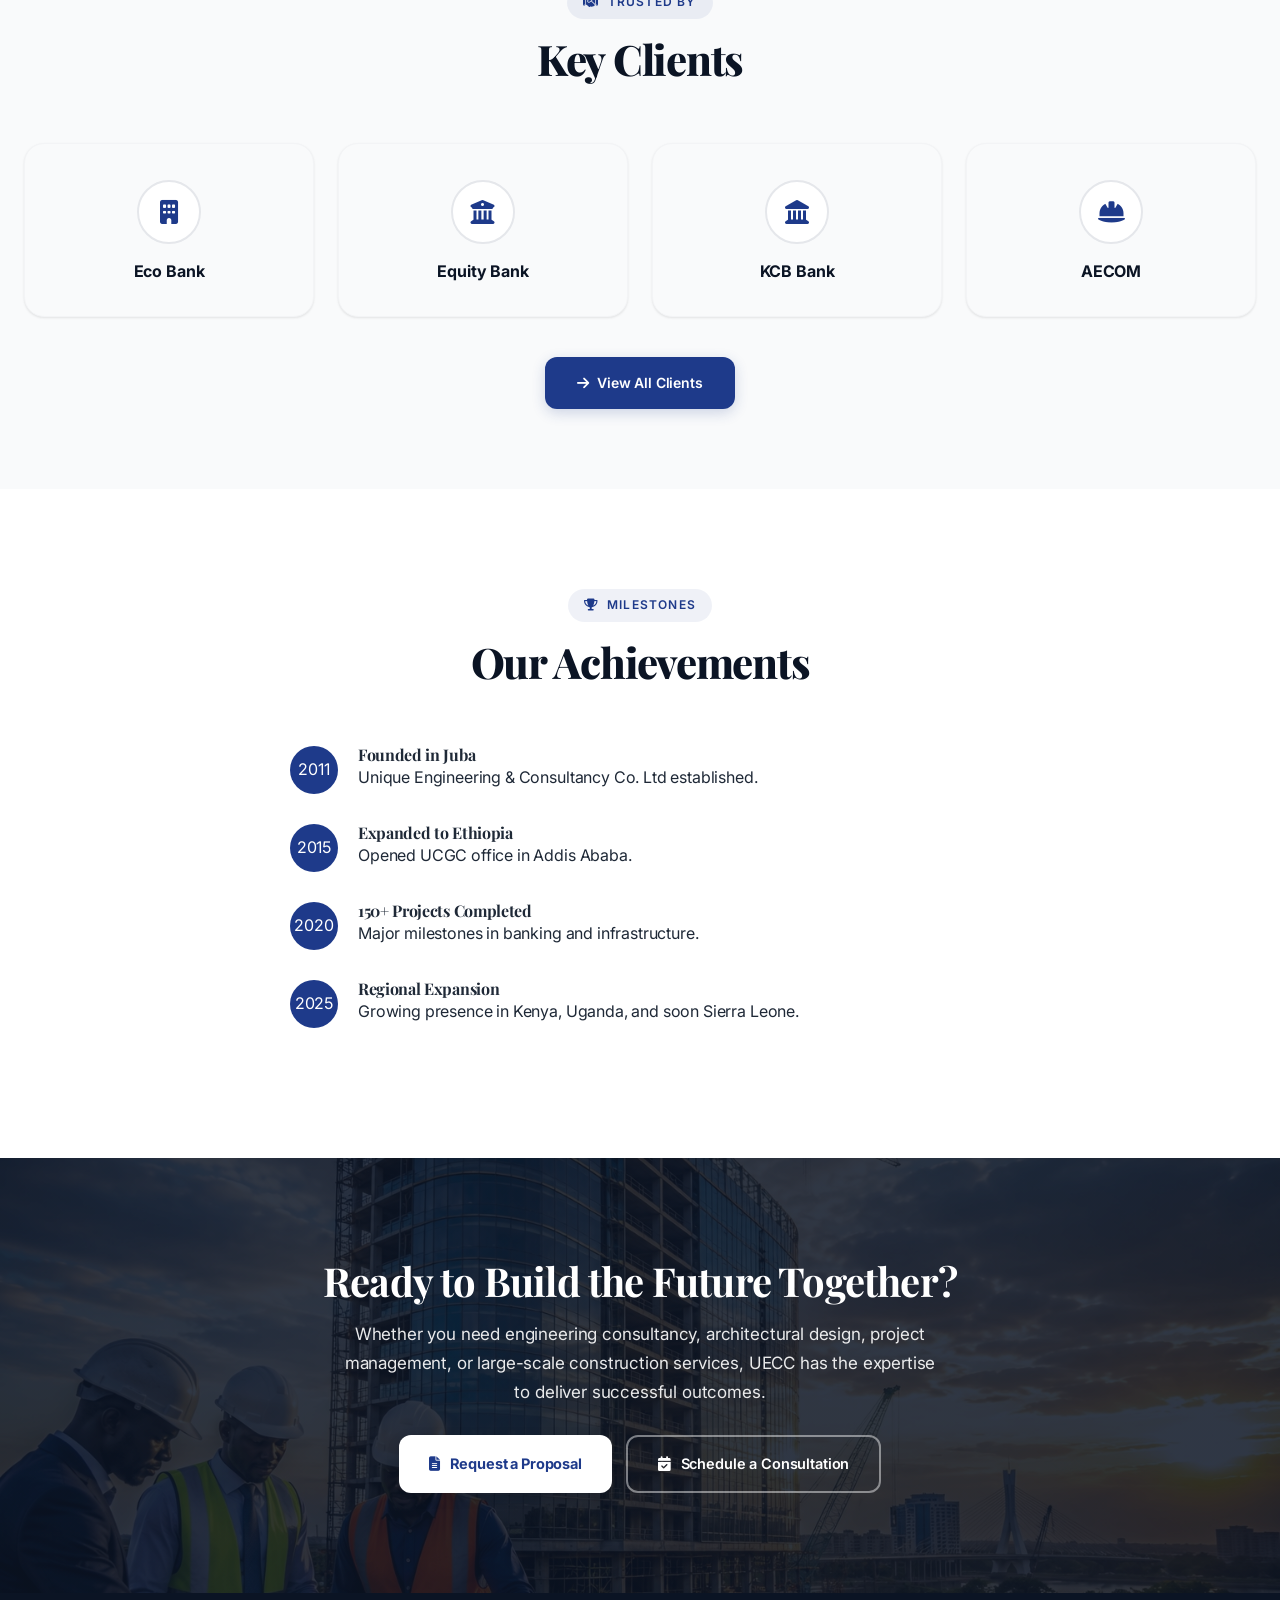
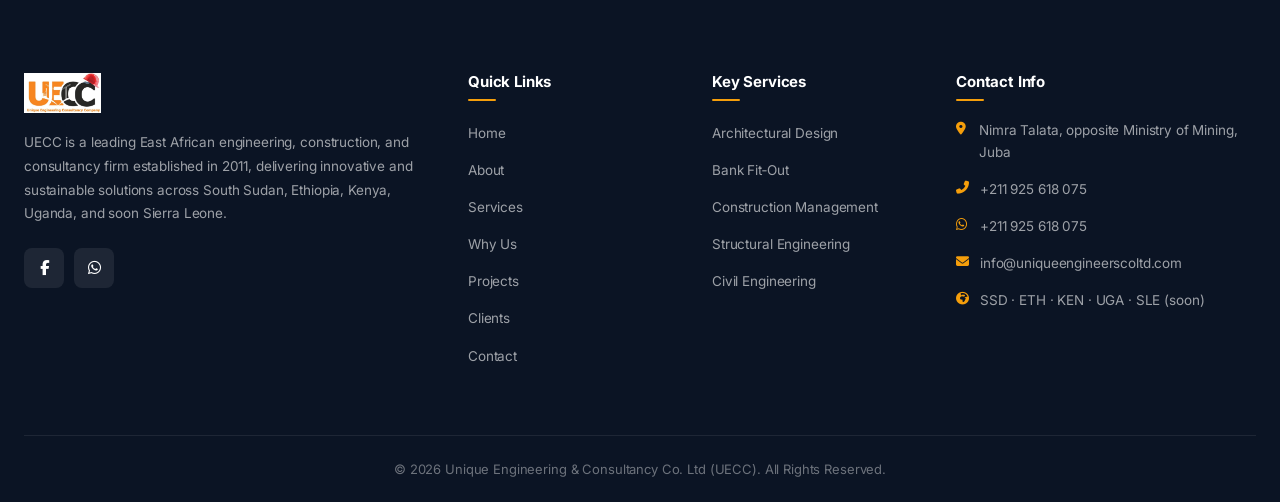
==== commit 67c2f630: "Update about.html" ====
--- a/about.html
+++ b/about.html
@@ -400,7 +400,7 @@
             <!-- Director 2 -->
             <div class="team-member-card reveal reveal-delay-1">
                 <div class="director-icon"><i class="fas fa-user-tie"></i></div>
-                <h3>Mr. Ephrem Jena</h3>
+                <h3>Mr. Ephrem Jemal</h3>
                 <div class="role">Director</div>
                 <p>Brings deep expertise in construction management and business development. Ephrem oversees key client relationships, project execution, and the expansion of UECC’s regional footprint, including our sister company UCGC in Ethiopia.</p>
             </div>
